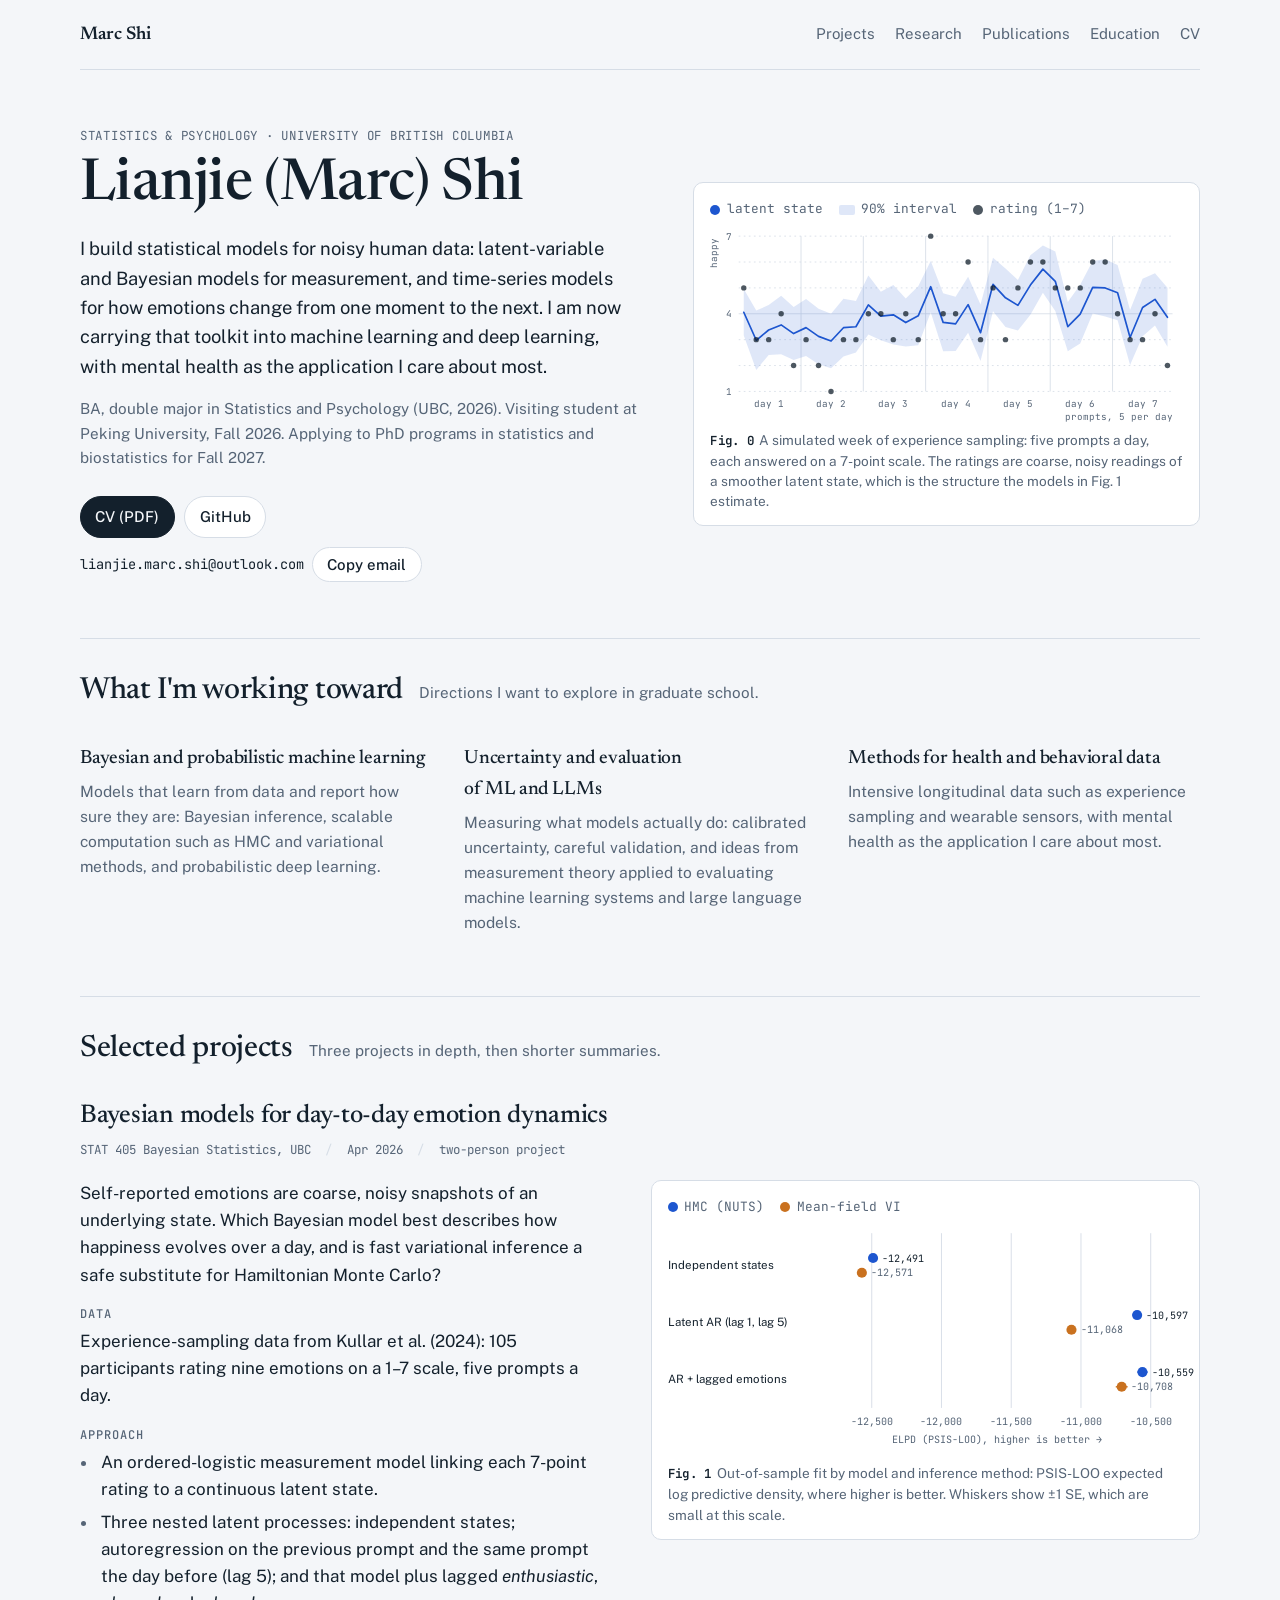
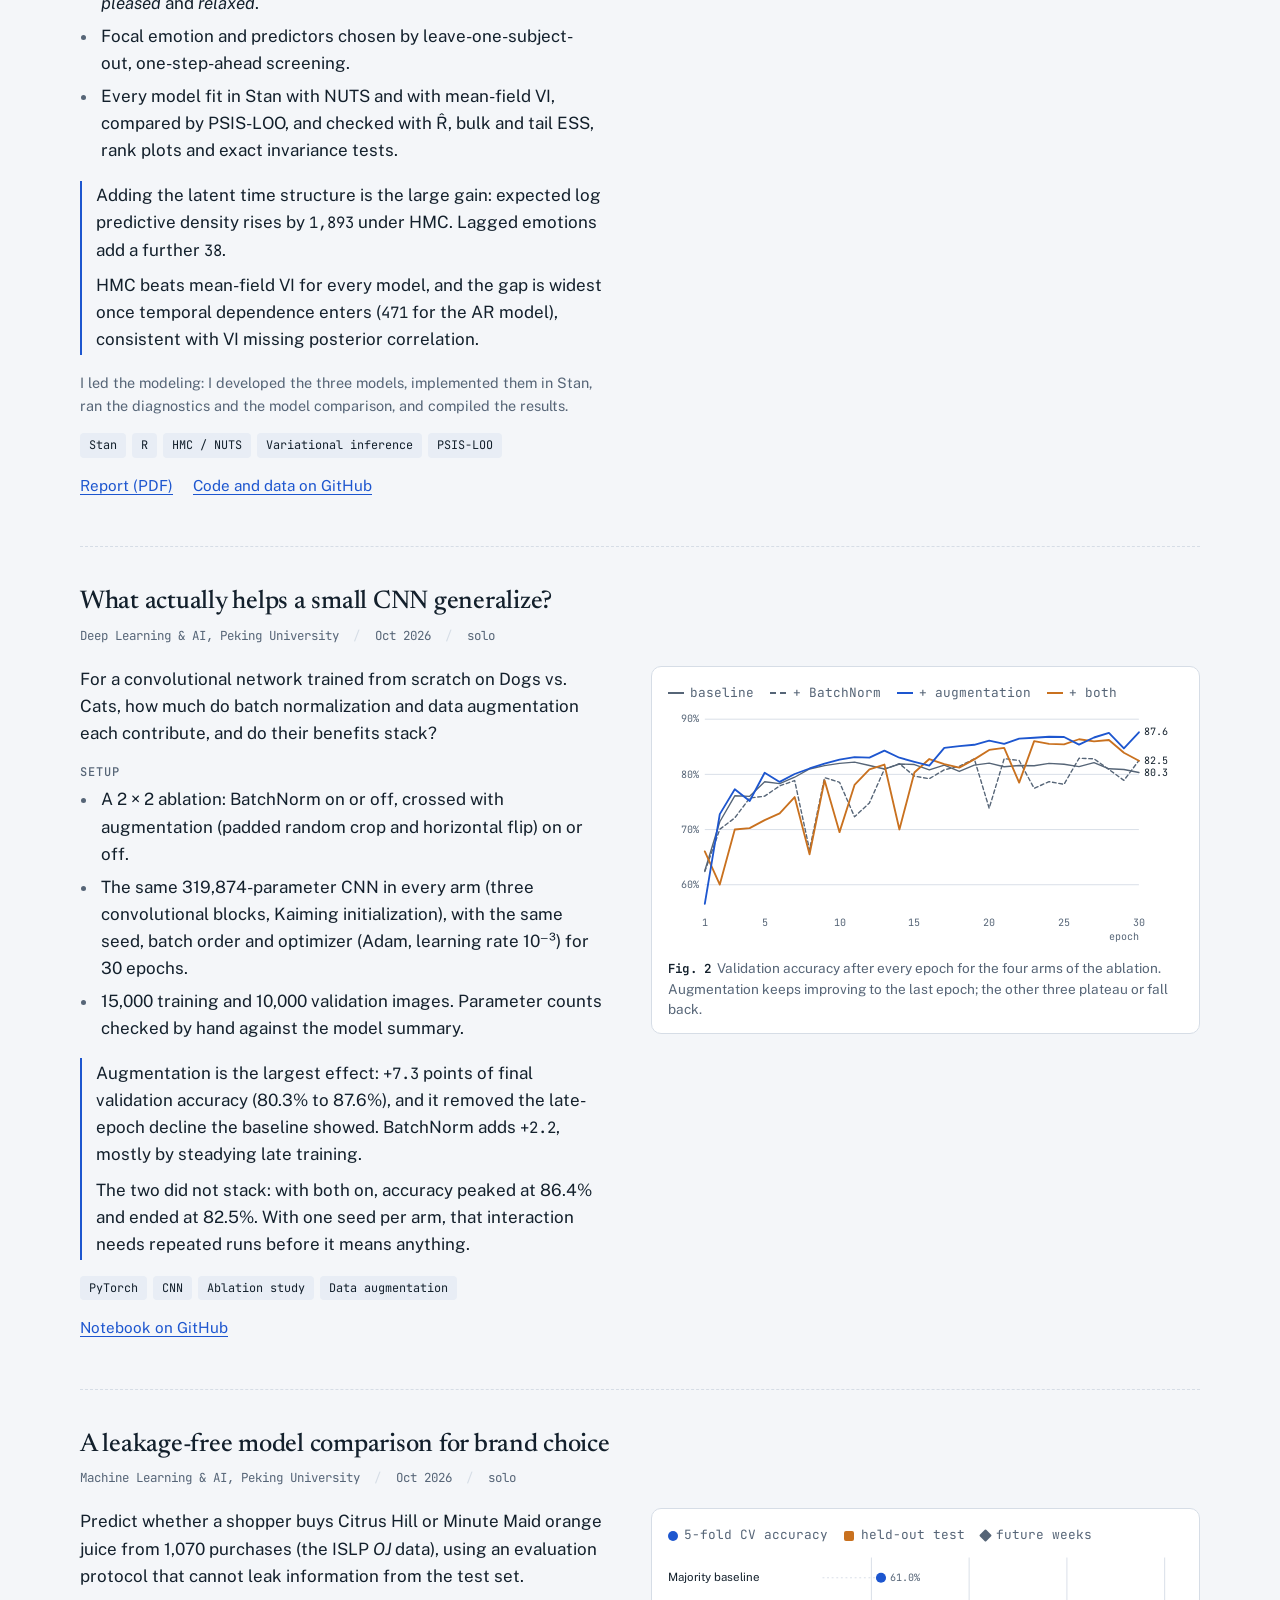
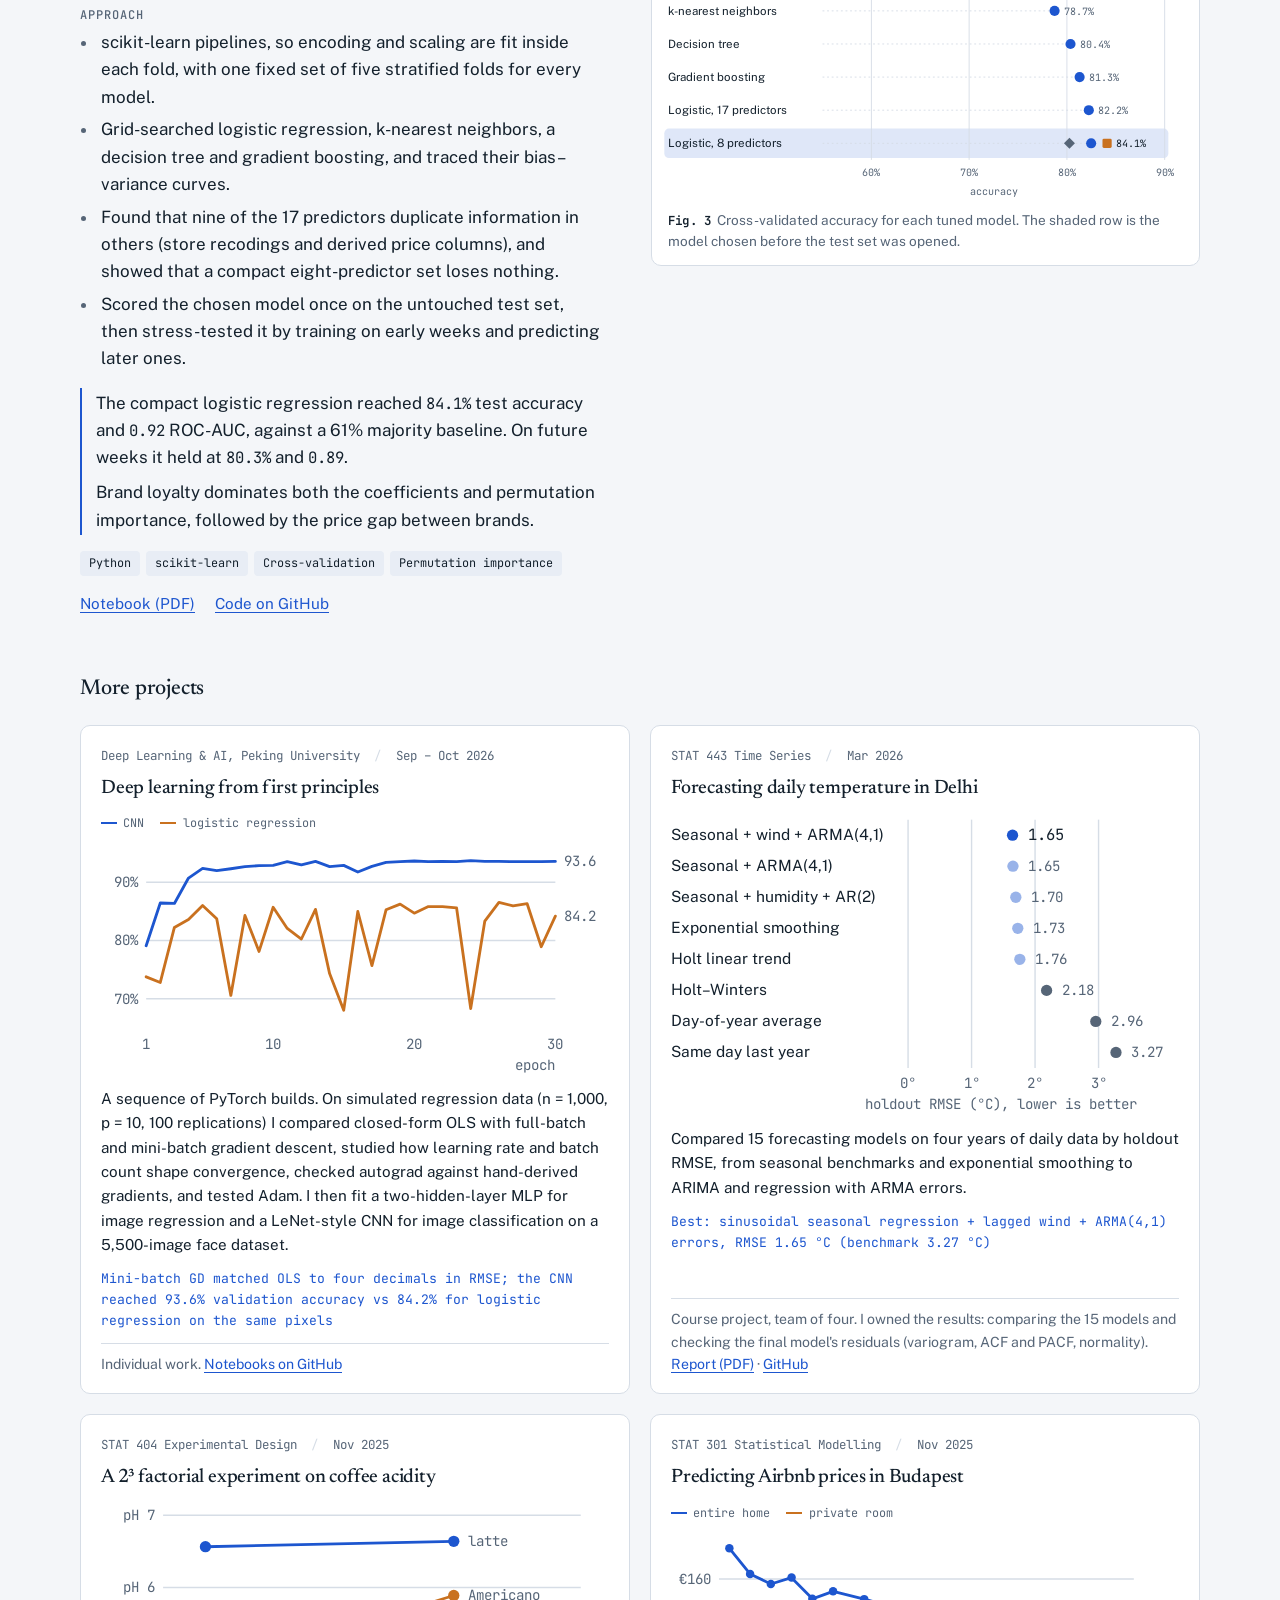
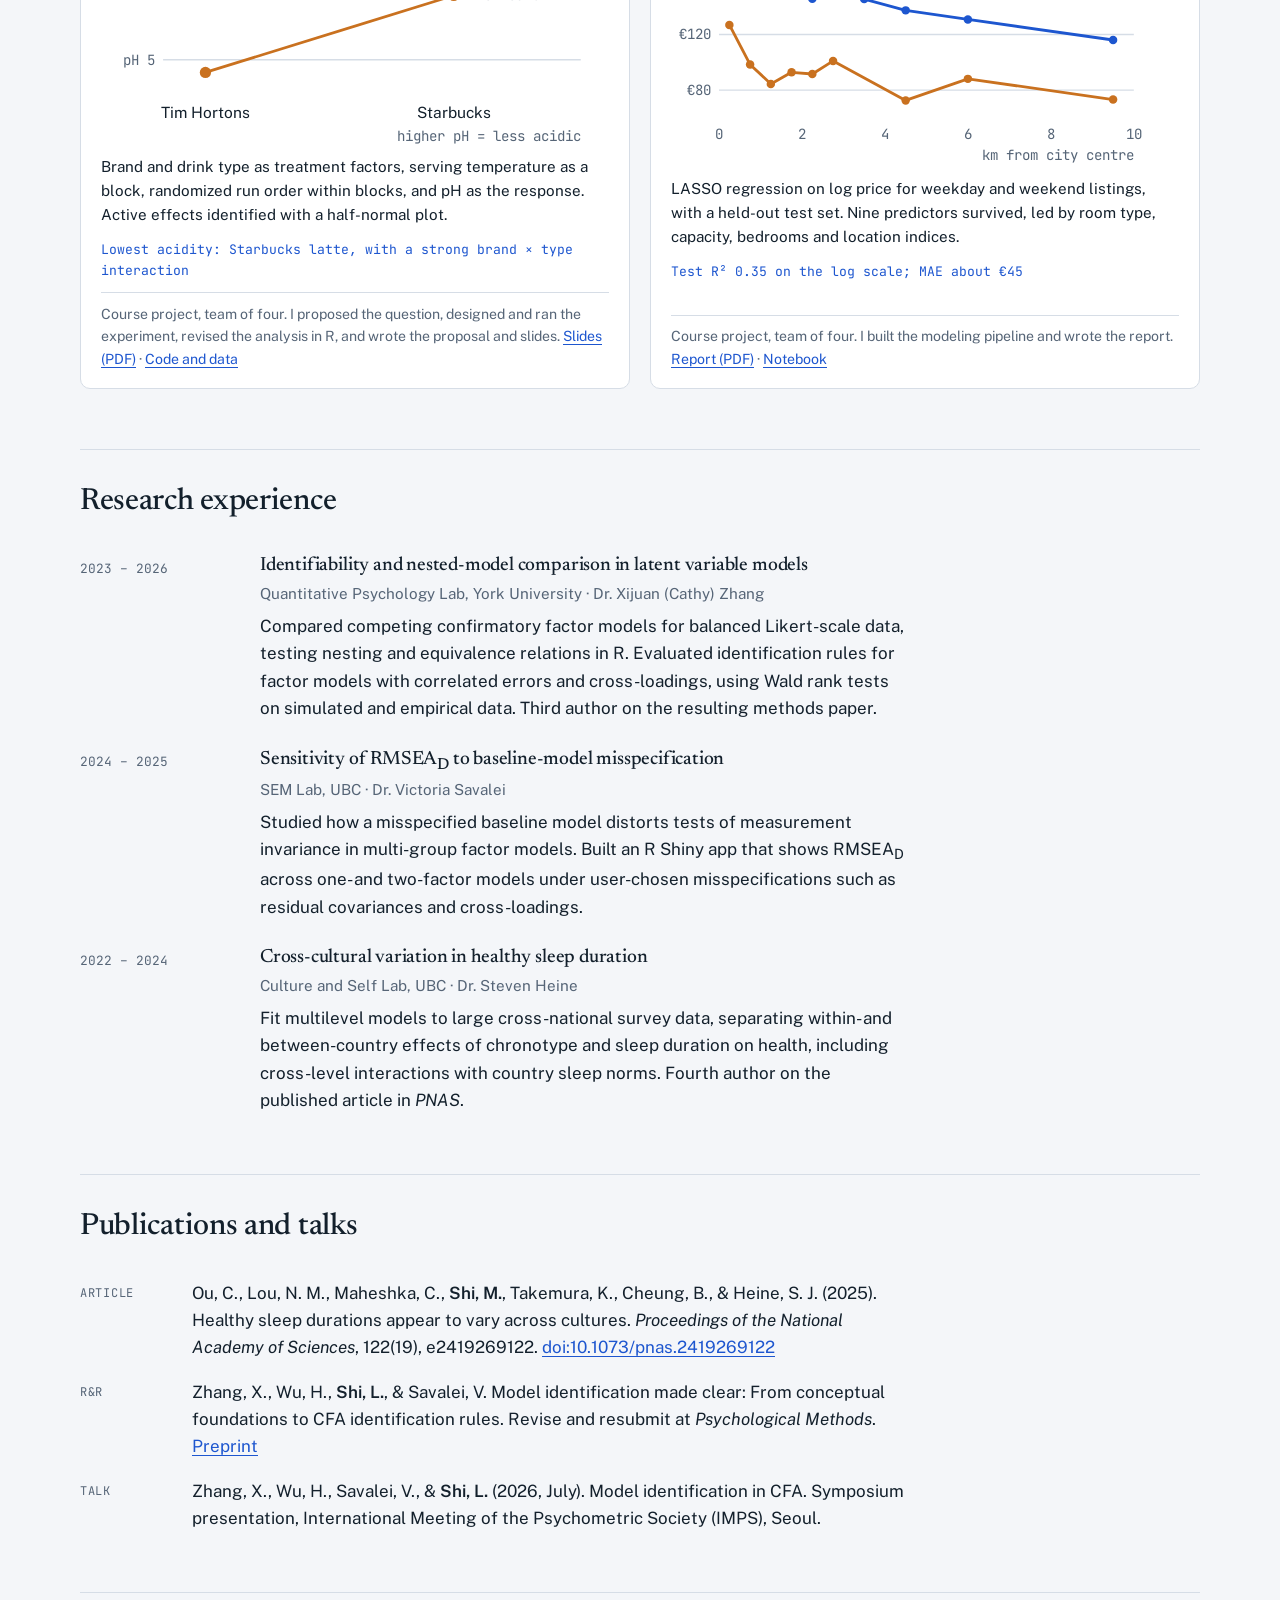
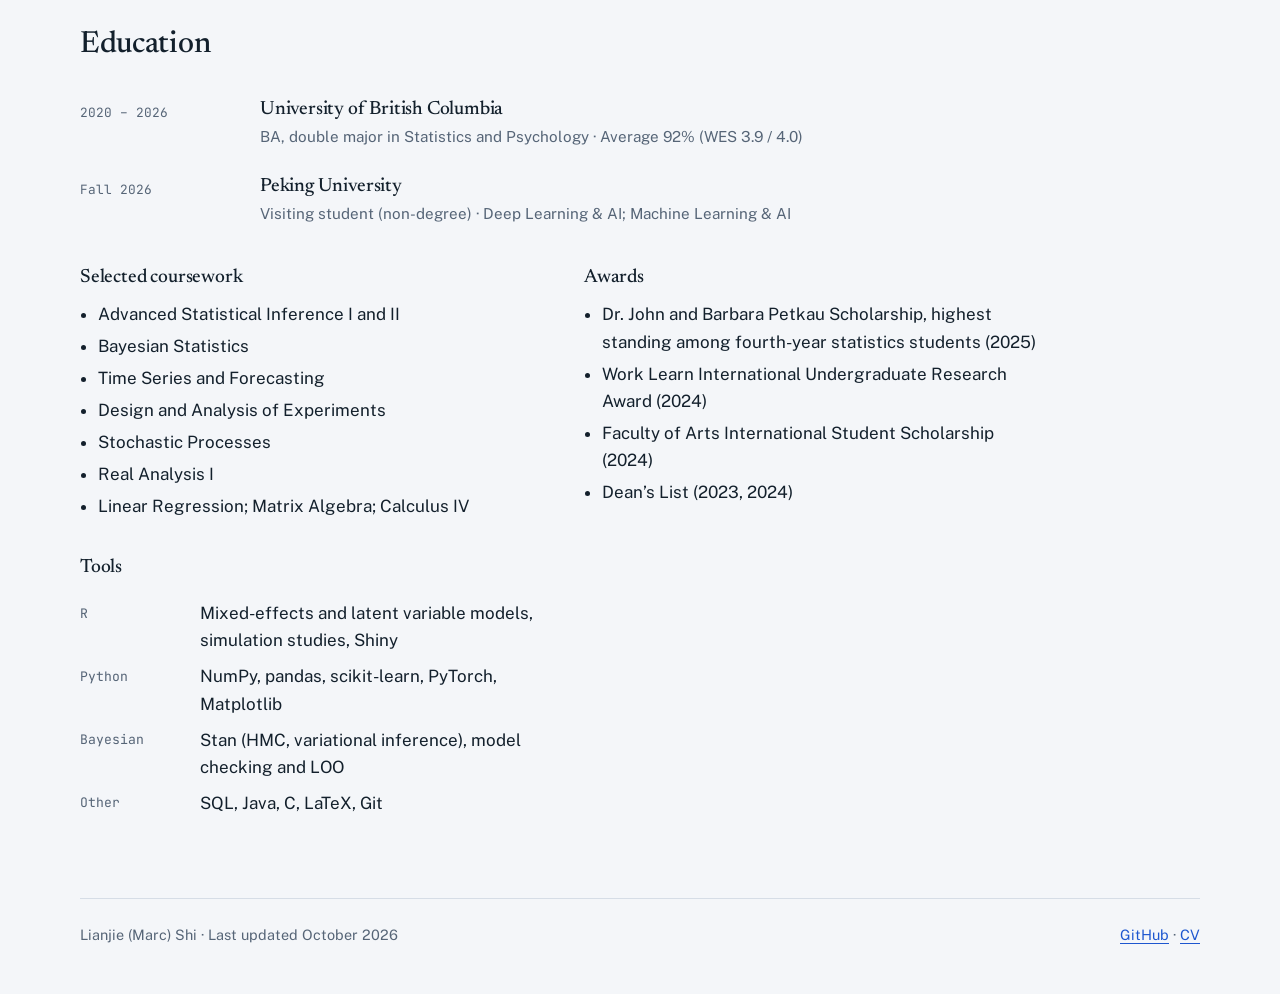
==== index.html @ 336bf4d5 "Add personal website" ====
<!doctype html>
<html lang="en">
<head>
<meta charset="utf-8">
<meta name="viewport" content="width=device-width, initial-scale=1, viewport-fit=cover">
<title>Lianjie (Marc) Shi</title>
<meta name="description" content="Lianjie (Marc) Shi — statistics and psychology graduate (UBC). Bayesian and latent-variable models for noisy human data, time series, and machine learning.">
<link rel="preconnect" href="https://fonts.googleapis.com">
<link rel="preconnect" href="https://fonts.gstatic.com" crossorigin>
<link rel="stylesheet" href="https://fonts.googleapis.com/css2?family=Newsreader:ital,opsz,wght@0,6..72,400;0,6..72,500;0,6..72,600;1,6..72,400;1,6..72,500&family=Public+Sans:ital,wght@0,400;0,500;0,600;1,400&family=JetBrains+Mono:wght@400;500&display=swap">
<style>
/* Layout: a single reading column (~44rem) like a paper; featured projects are wider "figure plates" — text beside a figure drawn from the project's own numbers, captioned Fig. 1–3. */
:root {
  color-scheme: light;
  --bg: #f4f6f9;
  --surface: #ffffff;
  --ink: #13202c;
  --muted: #566577;
  --rule: #d6dde6;
  --accent: #1d56cf;      /* primary series: HMC, final accuracy, CV */
  --accent-2: #c9711f;    /* secondary series: VI, best epoch, test */
  --accent-soft: rgba(29, 86, 207, 0.14);
  --chip: #e8edf5;
  --font-display: "Newsreader", "Iowan Old Style", "Palatino Linotype", Georgia, serif;
  --font-body: "Public Sans", "Segoe UI", system-ui, -apple-system, sans-serif;
  --font-mono: "JetBrains Mono", ui-monospace, "SF Mono", Menlo, Consolas, monospace;
  --col: 44rem;
  --wide: 70rem;
}
@media (prefers-color-scheme: dark) {
  :root:not([data-theme="light"]) {
    --bg: #0e141b; --surface: #141c26; --ink: #e4e9ef; --muted: #96a4b4; --rule: #243142;
    --accent: #79a2ff; --accent-2: #f0a75e; --accent-soft: rgba(121, 162, 255, 0.18); --chip: #1c2633;
    color-scheme: dark;
  }
}
:root[data-theme="dark"] {
  --bg: #0e141b; --surface: #141c26; --ink: #e4e9ef; --muted: #96a4b4; --rule: #243142;
  --accent: #79a2ff; --accent-2: #f0a75e; --accent-soft: rgba(121, 162, 255, 0.18); --chip: #1c2633;
  color-scheme: dark;
}

* { box-sizing: border-box; }
html { -webkit-text-size-adjust: 100%; scroll-behavior: smooth; }
@media (prefers-reduced-motion: reduce) { html { scroll-behavior: auto; } }
body {
  margin: 0;
  background: var(--bg);
  color: var(--ink);
  font-family: var(--font-body);
  font-size: 1.0625rem;
  line-height: 1.6;
  padding-left: max(16px, env(safe-area-inset-left, 0px));
  padding-right: max(16px, env(safe-area-inset-right, 0px));
  padding-block: 0 3rem;
}
a { color: var(--accent); text-decoration-thickness: 1px; text-underline-offset: 3px; }
a:hover { text-decoration-thickness: 2px; }
:focus-visible { outline: 2px solid var(--accent); outline-offset: 3px; border-radius: 3px; }
h1, h2, h3 { font-family: var(--font-display); font-weight: 500; text-wrap: balance; margin: 0; letter-spacing: -0.01em; }
p { margin: 0; }
.wrap { max-width: var(--wide); margin-inline: auto; }
.col { max-width: var(--col); }

/* top bar */
.topbar { display: flex; flex-wrap: wrap; gap: 0.5rem 1.5rem; align-items: baseline; justify-content: space-between; padding-block: 1.25rem; border-bottom: 1px solid var(--rule); }
.topbar .mark { font-family: var(--font-display); font-size: 1.15rem; font-weight: 600; color: var(--ink); text-decoration: none; }
.topbar nav { display: flex; flex-wrap: wrap; gap: 0.25rem 1.25rem; }
.topbar nav a { color: var(--muted); text-decoration: none; font-size: 0.9375rem; }
.topbar nav a:hover { color: var(--ink); }

/* hero */
.hero { display: grid; grid-template-columns: minmax(0, 1.1fr) minmax(0, 1fr); gap: 2.5rem 3.5rem; align-items: center; padding-block: 3.5rem 3rem; }
.eyebrow { font-family: var(--font-mono); font-size: 0.78rem; letter-spacing: 0.06em; text-transform: uppercase; color: var(--muted); }
.hero h1 { font-size: clamp(2.5rem, 5.5vw, 3.6rem); line-height: 1.05; margin-block: 0.6rem 1.1rem; font-weight: 500; }
.lede { font-size: 1.15rem; line-height: 1.6; max-width: 36rem; }
.note { margin-top: 1rem; color: var(--muted); font-size: 0.95rem; }
.links { display: flex; flex-wrap: wrap; gap: 0.6rem; margin-top: 1.6rem; align-items: center; }
.btn { display: inline-flex; align-items: center; gap: 0.45rem; padding: 0.5rem 0.9rem; border: 1px solid var(--rule); border-radius: 999px; background: var(--surface); color: var(--ink); text-decoration: none; font-size: 0.9375rem; font-weight: 500; cursor: pointer; font-family: var(--font-body); }
.btn:hover { border-color: var(--accent); color: var(--accent); }
.btn.primary { background: var(--ink); border-color: var(--ink); color: var(--bg); }
.btn.primary:hover { background: var(--accent); border-color: var(--accent); color: #fff; }
.email { display: inline-flex; align-items: center; gap: 0.5rem; flex-wrap: wrap; }
.email code { font-family: var(--font-mono); font-size: 0.85rem; color: var(--ink); user-select: all; }
.copy-state { font-size: 0.8rem; color: var(--muted); min-width: 3.5rem; }

figure { margin: 0; }
.fig { background: var(--surface); border: 1px solid var(--rule); border-radius: 10px; padding: 1rem 1rem 0.85rem; min-width: 0; }
.fig svg { display: block; width: 100%; height: auto; overflow: visible; }
figcaption { font-size: 0.85rem; line-height: 1.5; color: var(--muted); margin-top: 0.6rem; }
figcaption b { color: var(--ink); font-weight: 600; font-family: var(--font-mono); font-size: 0.78rem; letter-spacing: 0.02em; margin-right: 0.35rem; }
.legend { display: flex; flex-wrap: wrap; gap: 0.35rem 1rem; font-size: 0.8rem; color: var(--muted); margin-bottom: 0.4rem; font-family: var(--font-mono); }
.legend span { display: inline-flex; align-items: center; gap: 0.4rem; }
.sw { width: 10px; height: 10px; border-radius: 50%; display: inline-block; }
.sw.a { background: var(--accent); }
.sw.b { background: var(--accent-2); }
.sw.ring { background: transparent; border: 2px solid var(--accent-2); }
.sw.sq { border-radius: 2px; background: var(--accent-2); }
.sw.dia { border-radius: 1px; background: var(--muted); transform: rotate(45deg); width: 9px; height: 9px; }
.sw.band { border-radius: 2px; background: var(--accent-soft); width: 16px; }
.sw.ln { width: 16px; height: 0; border-radius: 0; border-top: 2px solid var(--accent); }
.sw.ln.b { background: none; border-top-color: var(--accent-2); }
.sw.ln.m { border-top-color: var(--muted); }
.sw.ln.md { border-top: 2px dashed var(--muted); }
.card figure { margin: 0.1rem 0 0; }
.card svg { display: block; width: 100%; height: auto; overflow: visible; }
.card .legend { margin-bottom: 0.2rem; font-size: 0.74rem; }
.ln-b { stroke: var(--accent-2); fill: none; stroke-width: 2; }
.ln-mute { stroke: var(--muted); fill: none; stroke-width: 1.5; }
.ln-mute-d { stroke: var(--muted); fill: none; stroke-width: 1.5; stroke-dasharray: 4 3; }
.t-s { fill: var(--muted); font-family: var(--font-mono); font-size: 10px; }
.t-ink-s { fill: var(--ink); font-family: var(--font-body); font-size: 11px; }

/* svg text and marks (theme tokens) */
.t { fill: var(--muted); font-family: var(--font-mono); font-size: 11px; }
.t-ink { fill: var(--ink); font-family: var(--font-body); font-size: 12.5px; }
.t-val { fill: var(--ink); font-family: var(--font-mono); font-size: 11px; }
.grid { stroke: var(--rule); stroke-width: 1; }
.axis { stroke: var(--muted); stroke-width: 1; }
.m-a { fill: var(--accent); }
.m-b { fill: var(--accent-2); }
.m-ring { fill: var(--surface); stroke: var(--accent-2); stroke-width: 2; }
.m-dia { fill: var(--muted); }
.m-sel { fill: var(--accent-soft); }
.m-sel2 { fill: var(--accent); opacity: 0.45; }
.ln-a { stroke: var(--accent); fill: none; stroke-width: 2; }
.ln-m { stroke: var(--muted); stroke-width: 1.5; }
.ln-whisk-a { stroke: var(--accent); stroke-width: 1.5; }
.ln-whisk-b { stroke: var(--accent-2); stroke-width: 1.5; }
.band { fill: var(--accent-soft); stroke: none; }
.obs { fill: var(--ink); opacity: 0.75; }

/* sections */
section { padding-block: 3.25rem 0.5rem; }
.sec-head { display: flex; align-items: baseline; gap: 1rem; flex-wrap: wrap; margin-bottom: 1.75rem; border-top: 1px solid var(--rule); padding-top: 1.75rem; }
.sec-head h2 { font-size: 1.9rem; }
.sec-head p { color: var(--muted); font-size: 0.95rem; }

.interests { display: grid; grid-template-columns: repeat(3, minmax(0, 1fr)); gap: 1.25rem 2rem; }
.interests div { min-width: 0; }
.interests h3 { font-size: 1.2rem; margin-bottom: 0.35rem; }
.interests p { color: var(--muted); font-size: 0.975rem; }

/* figure plates */
.plate { padding-block: 0 3rem; }
.plate + .plate { border-top: 1px dashed var(--rule); padding-top: 2.5rem; }
.plate-head { margin-bottom: 1.25rem; max-width: var(--col); }
.plate-head h3 { font-size: 1.6rem; line-height: 1.2; }
.meta { display: flex; flex-wrap: wrap; gap: 0.35rem 0.9rem; margin-top: 0.5rem; font-family: var(--font-mono); font-size: 0.78rem; color: var(--muted); }
.meta span + span::before { content: "/"; margin-right: 0.9rem; color: var(--rule); }
.plate-body { display: grid; grid-template-columns: minmax(0, 1fr) minmax(0, 1.05fr); gap: 2rem 3rem; align-items: start; }
.plate-text { min-width: 0; display: grid; gap: 1rem; }
.plate-text h4 { margin: 0 0 0.25rem; font-family: var(--font-mono); font-size: 0.75rem; font-weight: 500; letter-spacing: 0.08em; text-transform: uppercase; color: var(--muted); }
.plate-text ul { margin: 0; padding-left: 1.1rem; display: grid; gap: 0.35rem; }
.plate-text li { padding-left: 0.2rem; }
.plate-text li::marker { color: var(--muted); }
.finding { border-left: 2px solid var(--accent); padding: 0.1rem 0 0.1rem 0.9rem; }
.finding p + p { margin-top: 0.5rem; }
.tags { display: flex; flex-wrap: wrap; gap: 0.4rem; }
.tag { font-family: var(--font-mono); font-size: 0.74rem; background: var(--chip); color: var(--ink); padding: 0.18rem 0.55rem; border-radius: 4px; }
.plate-links { display: flex; flex-wrap: wrap; gap: 0.5rem 1.25rem; font-size: 0.95rem; align-items: center; }
.muted { color: var(--muted); }
.small { font-size: 0.9rem; }
.num { font-family: var(--font-mono); font-variant-numeric: tabular-nums; font-size: 0.92em; }

/* compact project cards */
.cards { display: grid; grid-template-columns: repeat(2, minmax(0, 1fr)); gap: 1.25rem; }
.card { background: var(--surface); border: 1px solid var(--rule); border-radius: 10px; padding: 1.25rem 1.25rem 1.1rem; display: flex; flex-direction: column; gap: 0.7rem; min-width: 0; }
.card h3 { font-size: 1.22rem; line-height: 1.25; }
.card p { font-size: 0.95rem; color: var(--ink); }
.card .stat { font-family: var(--font-mono); font-size: 0.82rem; color: var(--accent); }
.card .role { font-size: 0.88rem; color: var(--muted); margin-top: auto; padding-top: 0.6rem; border-top: 1px solid var(--rule); }

/* CV-style lists */
.entries { display: grid; gap: 1.6rem; max-width: 52rem; }
.entry { display: grid; grid-template-columns: 9.5rem minmax(0, 1fr); gap: 0.25rem 1.75rem; }
.entry .when { font-family: var(--font-mono); font-size: 0.8rem; color: var(--muted); padding-top: 0.3rem; font-variant-numeric: tabular-nums; }
.entry h3 { font-size: 1.2rem; line-height: 1.3; }
.entry .where { color: var(--muted); font-size: 0.95rem; margin-top: 0.15rem; }
.entry p.desc { margin-top: 0.45rem; }
.pubs { display: grid; gap: 1.1rem; max-width: 52rem; padding: 0; margin: 0; list-style: none; }
.pubs li { display: grid; grid-template-columns: 5.5rem minmax(0, 1fr); gap: 0.25rem 1.5rem; }
.pubs .kind { font-family: var(--font-mono); font-size: 0.75rem; text-transform: uppercase; letter-spacing: 0.06em; color: var(--muted); padding-top: 0.25rem; }
.pubs .me { font-weight: 600; }
.pubs em { font-style: italic; }
.two { display: grid; grid-template-columns: repeat(2, minmax(0, 1fr)); gap: 2rem 3rem; max-width: 60rem; }
.two > div { min-width: 0; }
.two h3 { font-size: 1.2rem; margin-bottom: 0.5rem; }
.plain { margin: 0; padding-left: 1.1rem; display: grid; gap: 0.3rem; }
.skills { display: grid; gap: 0.55rem; }
.skills div { display: grid; grid-template-columns: 6.5rem minmax(0, 1fr); gap: 1rem; }
.skills dt { font-family: var(--font-mono); font-size: 0.82rem; color: var(--muted); padding-top: 0.15rem; }
.skills dd { margin: 0; }

footer { margin-top: 3.5rem; padding-top: 1.5rem; border-top: 1px solid var(--rule); display: flex; flex-wrap: wrap; justify-content: space-between; gap: 0.75rem 2rem; color: var(--muted); font-size: 0.9rem; }

@media (min-width: 901px) {
  .plate-body > .fig { position: sticky; top: calc(env(safe-area-inset-top, 0px) + 1.25rem); }
}
@media (max-width: 900px) {
  .hero { grid-template-columns: minmax(0, 1fr); padding-block: 2.5rem 2rem; }
  .plate-body { grid-template-columns: minmax(0, 1fr); }
  .interests { grid-template-columns: minmax(0, 1fr); }
  .cards { grid-template-columns: minmax(0, 1fr); }
  .two { grid-template-columns: minmax(0, 1fr); }
}
@media (max-width: 560px) {
  .entry, .pubs li { grid-template-columns: minmax(0, 1fr); }
  .entry .when, .pubs .kind { padding-top: 0; }
  .skills div { grid-template-columns: minmax(0, 1fr); gap: 0.1rem; }
  .sec-head h2 { font-size: 1.6rem; }
  .plate-head h3 { font-size: 1.4rem; }
}
</style>
</head>
<body>

<div class="wrap">
  <header class="topbar">
    <a class="mark" href="#top">Marc Shi</a>
    <nav aria-label="Sections">
      <a href="#projects">Projects</a>
      <a href="#research">Research</a>
      <a href="#publications">Publications</a>
      <a href="#education">Education</a>
      <a href="Shi_Lianjie_CV.pdf" target="_blank" rel="noopener">CV</a>
    </nav>
  </header>

  <div class="hero" id="top">
    <div>
      <p class="eyebrow">Statistics &amp; Psychology · University of British Columbia</p>
      <h1>Lianjie (Marc) Shi</h1>
      <p class="lede">I build statistical models for noisy human data: latent-variable and Bayesian models for measurement, and time-series models for how emotions change from one moment to the next. I am now carrying that toolkit into machine learning and deep learning, with mental health as the application I care about most.</p>
      <p class="note">BA, double major in Statistics and Psychology (UBC, 2026). Visiting student at Peking University, Fall 2026. Applying to PhD programs in statistics and biostatistics for Fall 2027.</p>
      <div class="links">
        <a class="btn primary" href="Shi_Lianjie_CV.pdf" target="_blank" rel="noopener">CV (PDF)</a>
        <a class="btn" href="https://github.com/Marclianjie" target="_blank" rel="noopener">GitHub</a>
        <span class="email">
          <code id="email-text">lianjie.marc.shi@outlook.com</code>
          <button class="btn" type="button" id="copy-email">Copy email</button>
          <span class="copy-state" id="copy-state" aria-live="polite"></span>
        </span>
      </div>
    </div>
    <figure class="fig" aria-labelledby="fig0-cap">
      <div class="legend" aria-hidden="true">
        <span><i class="sw a"></i>latent state</span>
        <span><i class="sw band"></i>90% interval</span>
        <span><i class="sw" style="background:var(--ink);opacity:.75"></i>rating (1–7)</span>
      </div>
      <svg id="fig0" viewBox="0 0 560 230" role="img" aria-label="Simulated latent emotion trajectory over seven days with five prompts per day, with ordinal ratings shown as dots."></svg>
      <figcaption id="fig0-cap"><b>Fig. 0</b>A simulated week of experience sampling: five prompts a day, each answered on a 7-point scale. The ratings are coarse, noisy readings of a smoother latent state, which is the structure the models in Fig. 1 estimate.</figcaption>
    </figure>
  </div>

  <section aria-labelledby="interests-h" style="padding-top:0.5rem">
    <div class="sec-head"><h2 id="interests-h">What I'm working toward</h2><p>Directions I want to explore in graduate school.</p></div>
    <div class="interests">
      <div>
        <h3>Bayesian and probabilistic machine learning</h3>
        <p>Models that learn from data and report how sure they are: Bayesian inference, scalable computation such as HMC and variational methods, and probabilistic deep learning.</p>
      </div>
      <div>
        <h3>Uncertainty and evaluation of ML and LLMs</h3>
        <p>Measuring what models actually do: calibrated uncertainty, careful validation, and ideas from measurement theory applied to evaluating machine learning systems and large language models.</p>
      </div>
      <div>
        <h3>Methods for health and behavioral data</h3>
        <p>Intensive longitudinal data such as experience sampling and wearable sensors, with mental health as the application I care about most.</p>
      </div>
    </div>
  </section>

  <section id="projects" aria-labelledby="projects-h">
    <div class="sec-head"><h2 id="projects-h">Selected projects</h2><p>Three projects in depth, then shorter summaries.</p></div>

    <!-- Fig 1 -->
    <article class="plate" aria-labelledby="p1">
      <div class="plate-head">
        <h3 id="p1">Bayesian models for day-to-day emotion dynamics</h3>
        <div class="meta"><span>STAT 405 Bayesian Statistics, UBC</span><span>Apr 2026</span><span>two-person project</span></div>
      </div>
      <div class="plate-body">
        <div class="plate-text">
          <p>Self-reported emotions are coarse, noisy snapshots of an underlying state. Which Bayesian model best describes how happiness evolves over a day, and is fast variational inference a safe substitute for Hamiltonian Monte Carlo?</p>
          <div>
            <h4>Data</h4>
            <p>Experience-sampling data from Kullar et al. (2024): 105 participants rating nine emotions on a 1–7 scale, five prompts a day.</p>
          </div>
          <div>
            <h4>Approach</h4>
            <ul>
              <li>An ordered-logistic measurement model linking each 7-point rating to a continuous latent state.</li>
              <li>Three nested latent processes: independent states; autoregression on the previous prompt and the same prompt the day before (lag 5); and that model plus lagged <i>enthusiastic</i>, <i>pleased</i> and <i>relaxed</i>.</li>
              <li>Focal emotion and predictors chosen by leave-one-subject-out, one-step-ahead screening.</li>
              <li>Every model fit in Stan with NUTS and with mean-field VI, compared by PSIS-LOO, and checked with R̂, bulk and tail ESS, rank plots and exact invariance tests.</li>
            </ul>
          </div>
          <div class="finding">
            <p>Adding the latent time structure is the large gain: expected log predictive density rises by <span class="num">1,893</span> under HMC. Lagged emotions add a further <span class="num">38</span>.</p>
            <p>HMC beats mean-field VI for every model, and the gap is widest once temporal dependence enters (<span class="num">471</span> for the AR model), consistent with VI missing posterior correlation.</p>
          </div>
          <p class="small muted">I led the modeling: I developed the three models, implemented them in Stan, ran the diagnostics and the model comparison, and compiled the results.</p>
          <div class="tags"><span class="tag">Stan</span><span class="tag">R</span><span class="tag">HMC / NUTS</span><span class="tag">Variational inference</span><span class="tag">PSIS-LOO</span></div>
          <div class="plate-links"><a href="reports/bayesian-emotion-dynamics.pdf" target="_blank" rel="noopener">Report (PDF)</a><a href="https://github.com/Marclianjie/data-science-portfolio/tree/main/bayesian-emotion-dynamics" target="_blank" rel="noopener">Code and data on GitHub</a></div>
        </div>
        <figure class="fig" aria-labelledby="fig1-cap">
          <div class="legend" aria-hidden="true"><span><i class="sw a"></i>HMC (NUTS)</span><span><i class="sw b"></i>Mean-field VI</span></div>
          <svg id="fig1" viewBox="0 0 560 250" role="img" aria-label="Dot plot of ELPD for three models under HMC and VI."></svg>
          <figcaption id="fig1-cap"><b>Fig. 1</b>Out-of-sample fit by model and inference method: PSIS-LOO expected log predictive density, where higher is better. Whiskers show ±1 SE, which are small at this scale.</figcaption>
        </figure>
      </div>
    </article>

    <!-- Fig 2 -->
    <article class="plate" aria-labelledby="p2">
      <div class="plate-head">
        <h3 id="p2">What actually helps a small CNN generalize?</h3>
        <div class="meta"><span>Deep Learning &amp; AI, Peking University</span><span>Oct 2026</span><span>solo</span></div>
      </div>
      <div class="plate-body">
        <div class="plate-text">
          <p>For a convolutional network trained from scratch on Dogs vs. Cats, how much do batch normalization and data augmentation each contribute, and do their benefits stack?</p>
          <div>
            <h4>Setup</h4>
            <ul>
              <li>A 2 × 2 ablation: BatchNorm on or off, crossed with augmentation (padded random crop and horizontal flip) on or off.</li>
              <li>The same 319,874-parameter CNN in every arm (three convolutional blocks, Kaiming initialization), with the same seed, batch order and optimizer (Adam, learning rate 10⁻³) for 30 epochs.</li>
              <li>15,000 training and 10,000 validation images. Parameter counts checked by hand against the model summary.</li>
            </ul>
          </div>
          <div class="finding">
            <p>Augmentation is the largest effect: <span class="num">+7.3</span> points of final validation accuracy (80.3% to 87.6%), and it removed the late-epoch decline the baseline showed. BatchNorm adds <span class="num">+2.2</span>, mostly by steadying late training.</p>
            <p>The two did not stack: with both on, accuracy peaked at 86.4% and ended at 82.5%. With one seed per arm, that interaction needs repeated runs before it means anything.</p>
          </div>
          <div class="tags"><span class="tag">PyTorch</span><span class="tag">CNN</span><span class="tag">Ablation study</span><span class="tag">Data augmentation</span></div>
          <div class="plate-links"><a href="https://github.com/Marclianjie/data-science-portfolio/tree/main/cnn-ablation-dogs-vs-cats" target="_blank" rel="noopener">Notebook on GitHub</a></div>
        </div>
        <figure class="fig" aria-labelledby="fig2-cap">
          <div class="legend" aria-hidden="true"><span><i class="sw ln m"></i>baseline</span><span><i class="sw ln md"></i>+ BatchNorm</span><span><i class="sw ln"></i>+ augmentation</span><span><i class="sw ln b"></i>+ both</span></div>
          <svg id="fig2" viewBox="0 0 560 260" role="img" aria-label="Validation accuracy by epoch for four CNN configurations over 30 epochs."></svg>
          <figcaption id="fig2-cap"><b>Fig. 2</b>Validation accuracy after every epoch for the four arms of the ablation. Augmentation keeps improving to the last epoch; the other three plateau or fall back.</figcaption>
        </figure>
      </div>
    </article>

    <!-- Fig 3 -->
    <article class="plate" aria-labelledby="p3">
      <div class="plate-head">
        <h3 id="p3">A leakage-free model comparison for brand choice</h3>
        <div class="meta"><span>Machine Learning &amp; AI, Peking University</span><span>Oct 2026</span><span>solo</span></div>
      </div>
      <div class="plate-body">
        <div class="plate-text">
          <p>Predict whether a shopper buys Citrus Hill or Minute Maid orange juice from 1,070 purchases (the ISLP <i>OJ</i> data), using an evaluation protocol that cannot leak information from the test set.</p>
          <div>
            <h4>Approach</h4>
            <ul>
              <li>scikit-learn pipelines, so encoding and scaling are fit inside each fold, with one fixed set of five stratified folds for every model.</li>
              <li>Grid-searched logistic regression, k-nearest neighbors, a decision tree and gradient boosting, and traced their bias–variance curves.</li>
              <li>Found that nine of the 17 predictors duplicate information in others (store recodings and derived price columns), and showed that a compact eight-predictor set loses nothing.</li>
              <li>Scored the chosen model once on the untouched test set, then stress-tested it by training on early weeks and predicting later ones.</li>
            </ul>
          </div>
          <div class="finding">
            <p>The compact logistic regression reached <span class="num">84.1%</span> test accuracy and <span class="num">0.92</span> ROC-AUC, against a 61% majority baseline. On future weeks it held at <span class="num">80.3%</span> and <span class="num">0.89</span>.</p>
            <p>Brand loyalty dominates both the coefficients and permutation importance, followed by the price gap between brands.</p>
          </div>
          <div class="tags"><span class="tag">Python</span><span class="tag">scikit-learn</span><span class="tag">Cross-validation</span><span class="tag">Permutation importance</span></div>
          <div class="plate-links"><a href="reports/oj-brand-choice.pdf" target="_blank" rel="noopener">Notebook (PDF)</a><a href="https://github.com/Marclianjie/data-science-portfolio/tree/main/oj-brand-choice" target="_blank" rel="noopener">Code on GitHub</a></div>
        </div>
        <figure class="fig" aria-labelledby="fig3-cap">
          <div class="legend" aria-hidden="true"><span><i class="sw a"></i>5-fold CV accuracy</span><span><i class="sw sq"></i>held-out test</span><span><i class="sw dia"></i>future weeks</span></div>
          <svg id="fig3" viewBox="0 0 560 270" role="img" aria-label="Cross-validated accuracy of six models with test and future-week accuracy for the selected model."></svg>
          <figcaption id="fig3-cap"><b>Fig. 3</b>Cross-validated accuracy for each tuned model. The shaded row is the model chosen before the test set was opened.</figcaption>
        </figure>
      </div>
    </article>

    <h3 style="font-size:1.35rem;margin:0.5rem 0 1.1rem">More projects</h3>
    <div class="cards">
      <article class="card">
        <div class="meta" style="margin-top:0"><span>Deep Learning &amp; AI, Peking University</span><span>Sep – Oct 2026</span></div>
        <h3>Deep learning from first principles</h3>
        <figure aria-label="Validation accuracy by epoch: CNN versus logistic regression">
          <div class="legend" aria-hidden="true"><span><i class="sw ln"></i>CNN</span><span><i class="sw ln b"></i>logistic regression</span></div>
          <svg id="mini-dl" viewBox="0 0 360 170" role="img" aria-label="CNN validation accuracy rises to about 93.6 percent; logistic regression fluctuates around 80 to 86 percent."></svg>
        </figure>
        <p>A sequence of PyTorch builds. On simulated regression data (n = 1,000, p = 10, 100 replications) I compared closed-form OLS with full-batch and mini-batch gradient descent, studied how learning rate and batch count shape convergence, checked autograd against hand-derived gradients, and tested Adam. I then fit a two-hidden-layer MLP for image regression and a LeNet-style CNN for image classification on a 5,500-image face dataset.</p>
        <p class="stat">Mini-batch GD matched OLS to four decimals in RMSE; the CNN reached 93.6% validation accuracy vs 84.2% for logistic regression on the same pixels</p>
        <p class="role">Individual work. <a href="https://github.com/Marclianjie/data-science-portfolio/tree/main/deep-learning-foundations" target="_blank" rel="noopener">Notebooks on GitHub</a></p>
      </article>
      <article class="card">
        <div class="meta" style="margin-top:0"><span>STAT 443 Time Series</span><span>Mar 2026</span></div>
        <h3>Forecasting daily temperature in Delhi</h3>
        <figure aria-label="Holdout RMSE by forecasting model">
          <svg id="mini-delhi" viewBox="0 0 360 214" role="img" aria-label="Holdout RMSE for eight of the fifteen models, from 1.65 for the best seasonal regression to 3.27 for the same-day-last-year benchmark."></svg>
        </figure>
        <p>Compared 15 forecasting models on four years of daily data by holdout RMSE, from seasonal benchmarks and exponential smoothing to ARIMA and regression with ARMA errors.</p>
        <p class="stat">Best: sinusoidal seasonal regression + lagged wind + ARMA(4,1) errors, RMSE 1.65 °C (benchmark 3.27 °C)</p>
        <p class="role">Course project, team of four. I owned the results: comparing the 15 models and checking the final model's residuals (variogram, ACF and PACF, normality). <a href="reports/delhi-temperature-forecasting.pdf" target="_blank" rel="noopener">Report (PDF)</a> · <a href="https://github.com/Marclianjie/data-science-portfolio/tree/main/delhi-temperature-forecasting" target="_blank" rel="noopener">GitHub</a></p>
      </article>
      <article class="card">
        <div class="meta" style="margin-top:0"><span>STAT 404 Experimental Design</span><span>Nov 2025</span></div>
        <h3>A 2³ factorial experiment on coffee acidity</h3>
        <figure aria-label="Interaction plot of mean pH by brand and drink type">
          <svg id="mini-coffee" viewBox="0 0 360 170" role="img" aria-label="Latte pH is high for both brands; Americano pH rises from 4.8 at Tim Hortons to 5.9 at Starbucks."></svg>
        </figure>
        <p>Brand and drink type as treatment factors, serving temperature as a block, randomized run order within blocks, and pH as the response. Active effects identified with a half-normal plot.</p>
        <p class="stat">Lowest acidity: Starbucks latte, with a strong brand × type interaction</p>
        <p class="role">Course project, team of four. I proposed the question, designed and ran the experiment, revised the analysis in R, and wrote the proposal and slides. <a href="reports/coffee-acidity-slides.pdf" target="_blank" rel="noopener">Slides (PDF)</a> · <a href="https://github.com/Marclianjie/data-science-portfolio/tree/main/coffee-acidity-factorial" target="_blank" rel="noopener">Code and data</a></p>
      </article>
      <article class="card">
        <div class="meta" style="margin-top:0"><span>STAT 301 Statistical Modelling</span><span>Nov 2025</span></div>
        <h3>Predicting Airbnb prices in Budapest</h3>
        <figure aria-label="Median listing price by distance from the city centre">
          <div class="legend" aria-hidden="true"><span><i class="sw ln"></i>entire home</span><span><i class="sw ln b"></i>private room</span></div>
          <svg id="mini-airbnb" viewBox="0 0 360 170" role="img" aria-label="Median price falls from about 182 euros near the centre to about 116 euros 7 to 12 km out for entire homes, and from about 127 to 73 euros for private rooms."></svg>
        </figure>
        <p>LASSO regression on log price for weekday and weekend listings, with a held-out test set. Nine predictors survived, led by room type, capacity, bedrooms and location indices.</p>
        <p class="stat">Test R² 0.35 on the log scale; MAE about €45</p>
        <p class="role">Course project, team of four. I built the modeling pipeline and wrote the report. <a href="reports/airbnb-budapest.pdf" target="_blank" rel="noopener">Report (PDF)</a> · <a href="https://github.com/Marclianjie/data-science-portfolio/tree/main/airbnb-budapest-lasso" target="_blank" rel="noopener">Notebook</a></p>
      </article>
    </div>
  </section>

  <section id="research" aria-labelledby="research-h">
    <div class="sec-head"><h2 id="research-h">Research experience</h2></div>
    <div class="entries">
      <div class="entry">
        <div class="when">2023 – 2026</div>
        <div>
          <h3>Identifiability and nested-model comparison in latent variable models</h3>
          <p class="where">Quantitative Psychology Lab, York University · Dr. Xijuan (Cathy) Zhang</p>
          <p class="desc">Compared competing confirmatory factor models for balanced Likert-scale data, testing nesting and equivalence relations in R. Evaluated identification rules for factor models with correlated errors and cross-loadings, using Wald rank tests on simulated and empirical data. Third author on the resulting methods paper.</p>
        </div>
      </div>
      <div class="entry">
        <div class="when">2024 – 2025</div>
        <div>
          <h3>Sensitivity of RMSEA<sub>D</sub> to baseline-model misspecification</h3>
          <p class="where">SEM Lab, UBC · Dr. Victoria Savalei</p>
          <p class="desc">Studied how a misspecified baseline model distorts tests of measurement invariance in multi-group factor models. Built an R Shiny app that shows RMSEA<sub>D</sub> across one- and two-factor models under user-chosen misspecifications such as residual covariances and cross-loadings.</p>
        </div>
      </div>
      <div class="entry">
        <div class="when">2022 – 2024</div>
        <div>
          <h3>Cross-cultural variation in healthy sleep duration</h3>
          <p class="where">Culture and Self Lab, UBC · Dr. Steven Heine</p>
          <p class="desc">Fit multilevel models to large cross-national survey data, separating within- and between-country effects of chronotype and sleep duration on health, including cross-level interactions with country sleep norms. Fourth author on the published article in <i>PNAS</i>.</p>
        </div>
      </div>
    </div>
  </section>

  <section id="publications" aria-labelledby="pubs-h">
    <div class="sec-head"><h2 id="pubs-h">Publications and talks</h2></div>
    <ol class="pubs">
      <li>
        <span class="kind">Article</span>
        <p>Ou, C., Lou, N. M., Maheshka, C., <span class="me">Shi, M.</span>, Takemura, K., Cheung, B., &amp; Heine, S. J. (2025). Healthy sleep durations appear to vary across cultures. <em>Proceedings of the National Academy of Sciences</em>, 122(19), e2419269122. <a href="https://doi.org/10.1073/pnas.2419269122" target="_blank" rel="noopener">doi:10.1073/pnas.2419269122</a></p>
      </li>
      <li>
        <span class="kind">R&amp;R</span>
        <p>Zhang, X., Wu, H., <span class="me">Shi, L.</span>, &amp; Savalei, V. Model identification made clear: From conceptual foundations to CFA identification rules. Revise and resubmit at <em>Psychological Methods</em>. <a href="https://osf.io/preprints/psyarxiv/pqa6y" target="_blank" rel="noopener">Preprint</a></p>
      </li>
      <li>
        <span class="kind">Talk</span>
        <p>Zhang, X., Wu, H., Savalei, V., &amp; <span class="me">Shi, L.</span> (2026, July). Model identification in CFA. Symposium presentation, International Meeting of the Psychometric Society (IMPS), Seoul.</p>
      </li>
    </ol>
  </section>

  <section id="education" aria-labelledby="edu-h">
    <div class="sec-head"><h2 id="edu-h">Education</h2></div>
    <div class="entries" style="margin-bottom:2.25rem">
      <div class="entry">
        <div class="when">2020 – 2026</div>
        <div>
          <h3>University of British Columbia</h3>
          <p class="where">BA, double major in Statistics and Psychology · Average 92% (WES 3.9 / 4.0)</p>
        </div>
      </div>
      <div class="entry">
        <div class="when">Fall 2026</div>
        <div>
          <h3>Peking University</h3>
          <p class="where">Visiting student (non-degree) · Deep Learning &amp; AI; Machine Learning &amp; AI</p>
        </div>
      </div>
    </div>
    <div class="two">
      <div>
        <h3>Selected coursework</h3>
        <ul class="plain">
          <li>Advanced Statistical Inference I and II</li>
          <li>Bayesian Statistics</li>
          <li>Time Series and Forecasting</li>
          <li>Design and Analysis of Experiments</li>
          <li>Stochastic Processes</li>
          <li>Real Analysis I</li>
          <li>Linear Regression; Matrix Algebra; Calculus IV</li>
        </ul>
      </div>
      <div>
        <h3>Awards</h3>
        <ul class="plain">
          <li>Dr. John and Barbara Petkau Scholarship, highest standing among fourth-year statistics students (2025)</li>
          <li>Work Learn International Undergraduate Research Award (2024)</li>
          <li>Faculty of Arts International Student Scholarship (2024)</li>
          <li>Dean’s List (2023, 2024)</li>
        </ul>
      </div>
      <div>
        <h3>Tools</h3>
        <dl class="skills">
          <div><dt>R</dt><dd>Mixed-effects and latent variable models, simulation studies, Shiny</dd></div>
          <div><dt>Python</dt><dd>NumPy, pandas, scikit-learn, PyTorch, Matplotlib</dd></div>
          <div><dt>Bayesian</dt><dd>Stan (HMC, variational inference), model checking and LOO</dd></div>
          <div><dt>Other</dt><dd>SQL, Java, C, LaTeX, Git</dd></div>
        </dl>
      </div>
    </div>
  </section>

  <footer>
    <span>Lianjie (Marc) Shi · Last updated October 2026</span>
    <span><a href="https://github.com/Marclianjie" target="_blank" rel="noopener">GitHub</a> · <a href="Shi_Lianjie_CV.pdf" target="_blank" rel="noopener">CV</a></span>
  </footer>
</div>

<script>
(function () {
  var NS = "http://www.w3.org/2000/svg";
  function el(tag, attrs, text) {
    var e = document.createElementNS(NS, tag);
    for (var k in attrs) e.setAttribute(k, attrs[k]);
    if (text != null) e.textContent = text;
    return e;
  }
  function scale(d0, d1, r0, r1) { return function (v) { return r0 + (v - d0) / (d1 - d0) * (r1 - r0); }; }
  function fmtThousands(v) { var s = Math.abs(v).toLocaleString("en-US"); return (v < 0 ? "−" : "") + s; }

  /* ---------- Fig 0: simulated latent trajectory (seeded, deterministic) ---------- */
  function mulberry32(a) { return function () { a |= 0; a = a + 0x6D2B79F5 | 0; var t = Math.imul(a ^ a >>> 15, 1 | a); t = t + Math.imul(t ^ t >>> 7, 61 | t) ^ t; return ((t ^ t >>> 14) >>> 0) / 4294967296; }; }
  function fig0() {
    var svg = document.getElementById("fig0"); if (!svg) return;
    var rnd = mulberry32(405);
    function norm() { var u = 1 - rnd(), v = rnd(); return Math.sqrt(-2 * Math.log(u)) * Math.cos(2 * Math.PI * v); }
    var n = 35, x = [], obs = [];
    for (var i = 0; i < n; i++) {
      var prev = i > 0 ? x[i - 1] : 0, lag5 = i > 4 ? x[i - 5] : 0;
      var xi = 0.55 * prev + 0.25 * lag5 + 0.55 * norm();
      x.push(xi);
    }
    var cuts = [-2.5, -1.5, -0.5, 0.5, 1.5, 2.5];
    for (i = 0; i < n; i++) {
      var u = rnd(), eps = Math.log(u / (1 - u)) * 0.55; /* logistic noise */
      var z = 1.25 * x[i] + eps, r = 1;
      for (var c = 0; c < cuts.length; c++) if (z > cuts[c]) r = c + 2;
      obs.push(r);
    }
    var L = 34, R = 548, T = 12, B = 196;
    var sx = scale(0, n - 1, L + 6, R - 6), sy = scale(1, 7, B, T);
    function lat(v) { return 4 + 1.25 * v; } /* latent on rating scale */
    for (var y = 1; y <= 7; y++) {
      svg.appendChild(el("line", { x1: L, x2: R, y1: sy(y), y2: sy(y), class: "grid", "stroke-dasharray": y === 4 ? "" : "2 4" }));
      if (y === 1 || y === 4 || y === 7) svg.appendChild(el("text", { x: L - 8, y: sy(y) + 4, "text-anchor": "end", class: "t" }, String(y)));
    }
    for (var d = 0; d < 7; d++) {
      var xa = sx(d * 5) - 6;
      if (d > 0) svg.appendChild(el("line", { x1: xa, x2: xa, y1: T, y2: B, class: "grid" }));
      svg.appendChild(el("text", { x: sx(d * 5 + 2), y: B + 18, "text-anchor": "middle", class: "t" }, "day " + (d + 1)));
    }
    var up = [], lo = [], mid = [];
    for (i = 0; i < n; i++) {
      var m = lat(x[i]), w = 0.9 + 0.25 * Math.abs(Math.sin(i * 1.7));
      mid.push([sx(i), sy(Math.max(1, Math.min(7, m)))]);
      up.push([sx(i), sy(Math.max(1, Math.min(7, m + w)))]);
      lo.push([sx(i), sy(Math.max(1, Math.min(7, m - w)))]);
    }
    var bandPts = up.concat(lo.slice().reverse()).map(function (p) { return p[0].toFixed(1) + "," + p[1].toFixed(1); }).join(" ");
    svg.appendChild(el("polygon", { points: bandPts, class: "band" }));
    svg.appendChild(el("polyline", { points: mid.map(function (p) { return p[0].toFixed(1) + "," + p[1].toFixed(1); }).join(" "), class: "ln-a", "stroke-linejoin": "round", "stroke-linecap": "round" }));
    for (i = 0; i < n; i++) svg.appendChild(el("circle", { cx: sx(i), cy: sy(obs[i]), r: 3.2, class: "obs" }));
    svg.appendChild(el("text", { x: L - 26, y: T + 2, class: "t", transform: "rotate(-90 " + (L - 26) + " " + (T + 2) + ")", "text-anchor": "end" }, "happy"));
    svg.appendChild(el("text", { x: R, y: B + 34, "text-anchor": "end", class: "t" }, "prompts, 5 per day"));
  }

  /* ---------- Fig 1: ELPD dot plot ---------- */
  function fig1() {
    var svg = document.getElementById("fig1"); if (!svg) return;
    var rows = [
      { label: "Independent states", hmc: [-12490.6, 24.4], vi: [-12570.8, 29.4] },
      { label: "Latent AR (lag 1, lag 5)", hmc: [-10597.5, 32.5], vi: [-11068.1, 31.4] },
      { label: "AR + lagged emotions", hmc: [-10559.3, 37.5], vi: [-10708.0, 42.6] }
    ];
    var L = 176, R = 540, T = 14, rowH = 62;
    var B = T + rowH * rows.length;
    var sx = scale(-12800, -10400, L, R);
    [-12500, -12000, -11500, -11000, -10500].forEach(function (v) {
      svg.appendChild(el("line", { x1: sx(v), x2: sx(v), y1: T - 4, y2: B, class: "grid" }));
      svg.appendChild(el("text", { x: sx(v), y: B + 18, "text-anchor": "middle", class: "t" }, fmtThousands(v)));
    });
    svg.appendChild(el("text", { x: (L + R) / 2, y: B + 38, "text-anchor": "middle", class: "t" }, "ELPD (PSIS-LOO), higher is better →"));
    rows.forEach(function (r, i) {
      var cy = T + rowH * i + rowH / 2;
      svg.appendChild(el("text", { x: 0, y: cy + 4, class: "t-ink" }, r.label));
      [["hmc", -8, "m-a", "ln-whisk-a"], ["vi", 8, "m-b", "ln-whisk-b"]].forEach(function (s) {
        var v = r[s[0]], y = cy + s[1];
        svg.appendChild(el("line", { x1: sx(v[0] - v[1]), x2: sx(v[0] + v[1]), y1: y, y2: y, class: s[3] }));
        svg.appendChild(el("circle", { cx: sx(v[0]), cy: y, r: 5.5, class: s[2] }));
      });
      var best = r.hmc[0];
      svg.appendChild(el("text", { x: sx(best) + 10, y: cy - 4, class: "t-val" }, fmtThousands(Math.round(best))));
      svg.appendChild(el("text", { x: sx(r.vi[0]) + 10, y: cy + 12, class: "t" }, fmtThousands(Math.round(r.vi[0]))));
    });
  }

  /* ---------- generic line chart ---------- */
  function lineChart(svg, o) {
    var sx = scale(o.x[0], o.x[1], o.L, o.R), sy = scale(o.y[0], o.y[1], o.B, o.T);
    o.yt.forEach(function (v) {
      svg.appendChild(el("line", { x1: o.L, x2: o.R, y1: sy(v), y2: sy(v), class: "grid" }));
      svg.appendChild(el("text", { x: o.L - 6, y: sy(v) + 3.5, "text-anchor": "end", class: o.small ? "t-s" : "t" }, o.yf ? o.yf(v) : String(v)));
    });
    o.xt.forEach(function (v) {
      svg.appendChild(el("text", { x: sx(v), y: o.B + 15, "text-anchor": "middle", class: o.small ? "t-s" : "t" }, o.xf ? o.xf(v) : String(v)));
    });
    if (o.xlab) svg.appendChild(el("text", { x: o.R, y: o.B + 30, "text-anchor": "end", class: o.small ? "t-s" : "t" }, o.xlab));
    o.series.forEach(function (s) {
      var pts = s.vals.map(function (v, i) { return v == null ? null : [sx(s.xs ? s.xs[i] : o.x[0] + i), sy(v)]; }).filter(Boolean);
      svg.appendChild(el("polyline", { points: pts.map(function (p) { return p[0].toFixed(1) + "," + p[1].toFixed(1); }).join(" "), class: s.cls, "stroke-linejoin": "round", "stroke-linecap": "round" }));
      if (s.dots) pts.forEach(function (p) { svg.appendChild(el("circle", { cx: p[0], cy: p[1], r: 3, class: s.dots })); });
      if (s.end) { var p = pts[pts.length - 1]; svg.appendChild(el("text", { x: p[0] + 6, y: p[1] + 3.5, class: o.small ? "t-s" : "t-val" }, s.end)); }
    });
  }

  /* ---------- Fig 2: CNN validation curves ---------- */
  function fig2() {
    var svg = document.getElementById("fig2"); if (!svg) return;
    var v = [62.54,71.41,76.12,76.02,78.67,78.31,79.48,80.99,81.59,82.0,82.21,81.61,80.97,81.89,81.78,80.8,81.66,80.53,81.67,82.05,81.39,81.6,81.57,81.98,81.83,81.4,82.11,81.02,80.89,80.34,
      62.4,70.05,72.11,75.71,76.05,77.91,78.88,66.32,79.42,78.56,72.32,74.83,80.95,81.94,79.69,79.22,80.83,81.47,82.82,73.86,82.85,82.51,77.47,78.69,78.2,82.91,82.82,80.88,78.92,82.51,
      56.53,72.8,77.3,75.16,80.3,78.63,80.06,81.06,81.96,82.67,83.11,83.05,84.3,83.02,82.28,81.58,84.8,85.12,85.37,86.1,85.52,86.47,86.64,86.81,86.76,85.39,86.69,87.54,84.7,87.64,
      66.03,60.04,70.01,70.27,71.72,72.93,75.89,65.51,78.92,69.54,78.09,80.91,81.79,70.02,80.35,82.79,81.86,81.24,82.72,84.44,84.8,78.52,86.02,85.51,85.43,86.36,85.99,86.23,83.91,82.47];
    function arm(k) { return v.slice(k * 30, k * 30 + 30); }
    lineChart(svg, { L: 40, R: 512, T: 10, B: 220, x: [1, 30], y: [55, 90], yt: [60, 70, 80, 90], xt: [1, 5, 10, 15, 20, 25, 30], yf: function (t) { return t + "%"; }, xlab: "epoch",
      series: [
        { vals: arm(0), cls: "ln-mute", end: "80.3" },
        { vals: arm(1), cls: "ln-mute-d" },
        { vals: arm(3), cls: "ln-b", end: "82.5" },
        { vals: arm(2), cls: "ln-a", end: "87.6" }
      ] });
  }

  /* ---------- mini charts for project cards ---------- */
  function minis() {
    var s;
    if ((s = document.getElementById("mini-dl"))) {
      var cnn = [79.1,86.43,86.37,90.73,92.37,92.0,92.31,92.67,92.85,92.91,93.52,92.97,93.58,92.67,92.91,91.76,92.73,93.4,93.52,93.64,93.52,93.58,93.52,93.7,93.58,93.58,93.52,93.52,93.52,93.58];
      var lr = [73.77,72.8,82.25,83.59,86.01,83.71,70.56,84.31,78.13,85.71,82.07,80.25,85.34,74.32,68.02,84.98,75.71,85.28,86.25,84.68,85.83,85.83,85.58,68.32,83.34,86.55,85.95,86.31,78.92,84.19];
      lineChart(s, { small: true, L: 32, R: 322, T: 8, B: 136, x: [1, 30], y: [65, 96], yt: [70, 80, 90], xt: [1, 10, 20, 30], yf: function (t) { return t + "%"; }, xlab: "epoch",
        series: [{ vals: lr, cls: "ln-b", end: "84.2" }, { vals: cnn, cls: "ln-a", end: "93.6" }] });
    }
    if ((s = document.getElementById("mini-airbnb"))) {
      var xs = [0.25, 0.75, 1.25, 1.75, 2.25, 2.75, 3.5, 4.5, 6, 9.5];
      lineChart(s, { small: true, L: 34, R: 328, T: 8, B: 136, x: [0, 10], y: [60, 190], yt: [80, 120, 160], xt: [0, 2, 4, 6, 8, 10], yf: function (t) { return "€" + t; }, xlab: "km from city centre",
        series: [
          { xs: xs, vals: [182.1,163.6,156.4,161.0,145.7,151.1,145.5,137.4,130.9,116.1], cls: "ln-a", dots: "m-a" },
          { xs: xs, vals: [126.9,98.5,84.4,92.8,91.6,101.0,null,72.6,88.1,73.2], cls: "ln-b", dots: "m-b" }
        ] });
    }
    if ((s = document.getElementById("mini-coffee"))) {
      var L = 44, R = 300, T = 8, B = 136, sy = scale(4.5, 7, B, T), x0 = L + 30, x1 = R - 50;
      [5, 6, 7].forEach(function (v) {
        s.appendChild(el("line", { x1: L, x2: R + 40, y1: sy(v), y2: sy(v), class: "grid" }));
        s.appendChild(el("text", { x: L - 6, y: sy(v) + 3.5, "text-anchor": "end", class: "t-s" }, "pH " + v));
      });
      [[x0, "Tim Hortons"], [x1, "Starbucks"]].forEach(function (p) { s.appendChild(el("text", { x: p[0], y: B + 16, "text-anchor": "middle", class: "t-ink-s" }, p[1])); });
      [[6.565, 6.64, "ln-a", "m-a", "latte"], [4.825, 5.89, "ln-b", "m-b", "Americano"]].forEach(function (r) {
        s.appendChild(el("line", { x1: x0, x2: x1, y1: sy(r[0]), y2: sy(r[1]), class: r[2] }));
        s.appendChild(el("circle", { cx: x0, cy: sy(r[0]), r: 4, class: r[3] }));
        s.appendChild(el("circle", { cx: x1, cy: sy(r[1]), r: 4, class: r[3] }));
        s.appendChild(el("text", { x: x1 + 10, y: sy(r[1]) + 3.5, class: "t-s" }, r[4]));
      });
      s.appendChild(el("text", { x: R + 40, y: B + 32, "text-anchor": "end", class: "t-s" }, "higher pH = less acidic"));
    }
    if ((s = document.getElementById("mini-delhi"))) {
      var rows = [["Seasonal + wind + ARMA(4,1)", 1.6454, "m-a"], ["Seasonal + ARMA(4,1)", 1.6518, "m-sel2"], ["Seasonal + humidity + AR(2)", 1.6970, "m-sel2"], ["Exponential smoothing", 1.7278, "m-sel2"], ["Holt linear trend", 1.7604, "m-sel2"], ["Holt–Winters", 2.1817, "m-dia"], ["Day-of-year average", 2.9562, "m-dia"], ["Same day last year", 3.2743, "m-dia"]];
      var L2 = 168, R2 = 330, T2 = 4, rh = 22, B2 = T2 + rh * rows.length, sx = scale(0, 3.6, L2, R2);
      [0, 1, 2, 3].forEach(function (v) {
        s.appendChild(el("line", { x1: sx(v), x2: sx(v), y1: T2, y2: B2, class: "grid" }));
        s.appendChild(el("text", { x: sx(v), y: B2 + 14, "text-anchor": "middle", class: "t-s" }, v + "°"));
      });
      s.appendChild(el("text", { x: R2, y: B2 + 29, "text-anchor": "end", class: "t-s" }, "holdout RMSE (°C), lower is better"));
      rows.forEach(function (r, i) {
        var cy = T2 + rh * i + rh / 2;
        s.appendChild(el("text", { x: 0, y: cy + 3.5, class: "t-ink-s" }, r[0]));
        s.appendChild(el("circle", { cx: sx(r[1]), cy: cy, r: 4, class: r[2] }));
        s.appendChild(el("text", { x: sx(r[1]) + 11, y: cy + 3.5, class: i === 0 ? "t-val" : "t-s" }, r[1].toFixed(2)));
      });
    }
  }

  /* ---------- Fig 3: OJ model comparison ---------- */
  function fig3() {
    var svg = document.getElementById("fig3"); if (!svg) return;
    var rows = [
      { label: "Majority baseline", cv: 0.6098 },
      { label: "k-nearest neighbors", cv: 0.7874 },
      { label: "Decision tree", cv: 0.8037 },
      { label: "Gradient boosting", cv: 0.8130 },
      { label: "Logistic, 17 predictors", cv: 0.8224 },
      { label: "Logistic, 8 predictors", cv: 0.8248, sel: true, test: 0.8411, future: 0.8026 }
    ];
    var L = 168, R = 540, T = 10, rowH = 36, B = T + rowH * rows.length;
    var sx = scale(0.55, 0.90, L, R);
    rows.forEach(function (r, i) {
      if (r.sel) svg.appendChild(el("rect", { x: -4, y: T + rowH * i + 2, width: R + 8, height: rowH - 4, rx: 5, class: "m-sel" }));
    });
    [0.6, 0.7, 0.8, 0.9].forEach(function (v) {
      svg.appendChild(el("line", { x1: sx(v), x2: sx(v), y1: T - 4, y2: B, class: "grid" }));
      svg.appendChild(el("text", { x: sx(v), y: B + 18, "text-anchor": "middle", class: "t" }, Math.round(v * 100) + "%"));
    });
    svg.appendChild(el("text", { x: (L + R) / 2, y: B + 38, "text-anchor": "middle", class: "t" }, "accuracy"));
    rows.forEach(function (r, i) {
      var cy = T + rowH * i + rowH / 2;
      svg.appendChild(el("text", { x: 0, y: cy + 4, class: "t-ink" }, r.label));
      svg.appendChild(el("line", { x1: sx(0.55), x2: sx(r.cv), y1: cy, y2: cy, class: "grid", "stroke-dasharray": "2 3" }));
      svg.appendChild(el("circle", { cx: sx(r.cv), cy: cy, r: 5.5, class: "m-a" }));
      if (r.sel) {
        svg.appendChild(el("rect", { x: sx(r.test) - 5, y: cy - 5, width: 10, height: 10, rx: 1.5, class: "m-b" }));
        var fx = sx(r.future);
        svg.appendChild(el("polygon", { points: [fx, cy - 6, fx + 6, cy, fx, cy + 6, fx - 6, cy].join(","), class: "m-dia" }));
        svg.appendChild(el("text", { x: sx(r.test) + 10, y: cy + 4, class: "t-val" }, (r.test * 100).toFixed(1) + "%"));
      } else {
        svg.appendChild(el("text", { x: sx(r.cv) + 10, y: cy + 4, class: "t" }, (r.cv * 100).toFixed(1) + "%"));
      }
    });
  }

  fig0(); fig1(); fig2(); fig3(); minis();

  /* ---------- copy email ---------- */
  var btn = document.getElementById("copy-email"), state = document.getElementById("copy-state");
  if (btn) btn.addEventListener("click", function () {
    var text = document.getElementById("email-text").textContent;
    function selectIt() {
      var range = document.createRange(); range.selectNodeContents(document.getElementById("email-text"));
      var s = window.getSelection(); s.removeAllRanges(); s.addRange(range);
      state.textContent = "Selected";
    }
    try {
      if (navigator.clipboard && navigator.clipboard.writeText) {
        navigator.clipboard.writeText(text).then(function () { state.textContent = "Copied"; }, selectIt);
      } else { selectIt(); }
    } catch (e) { selectIt(); }
  });
})();
</script>

</body>
</html>
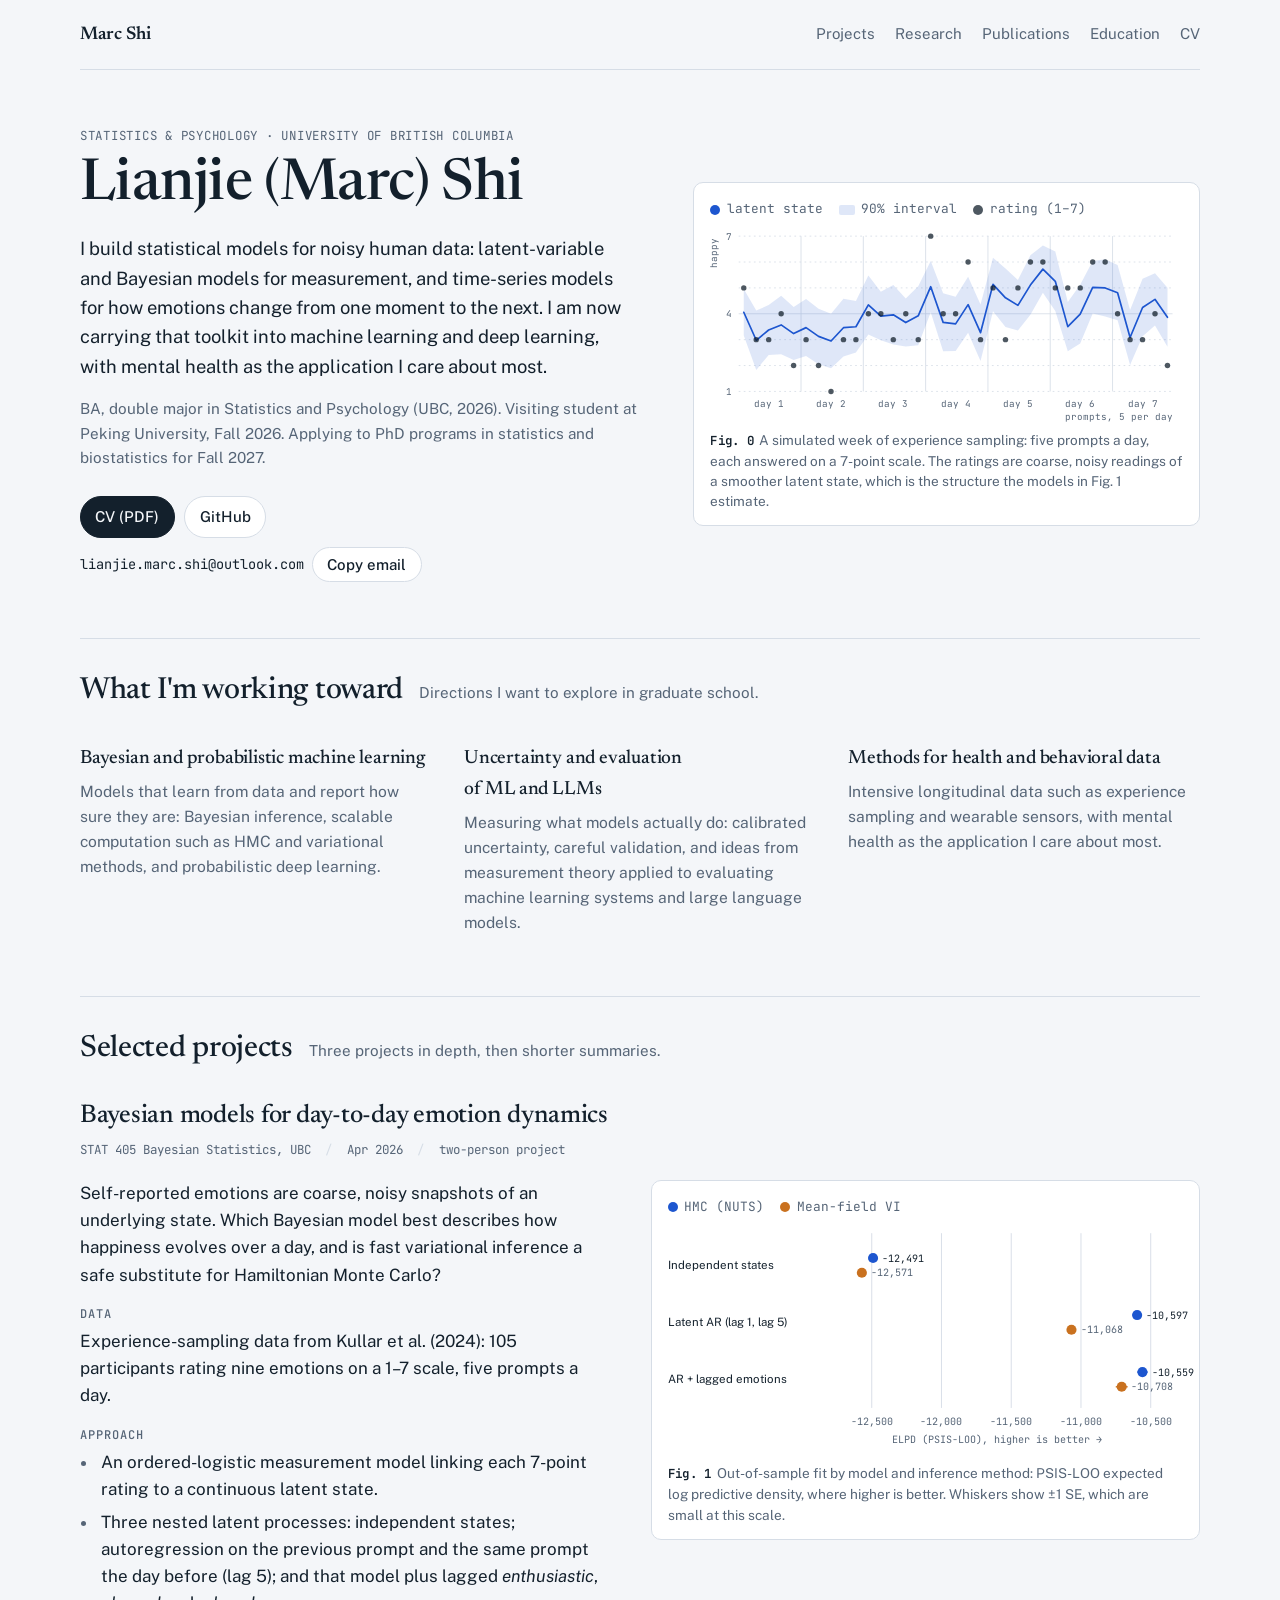
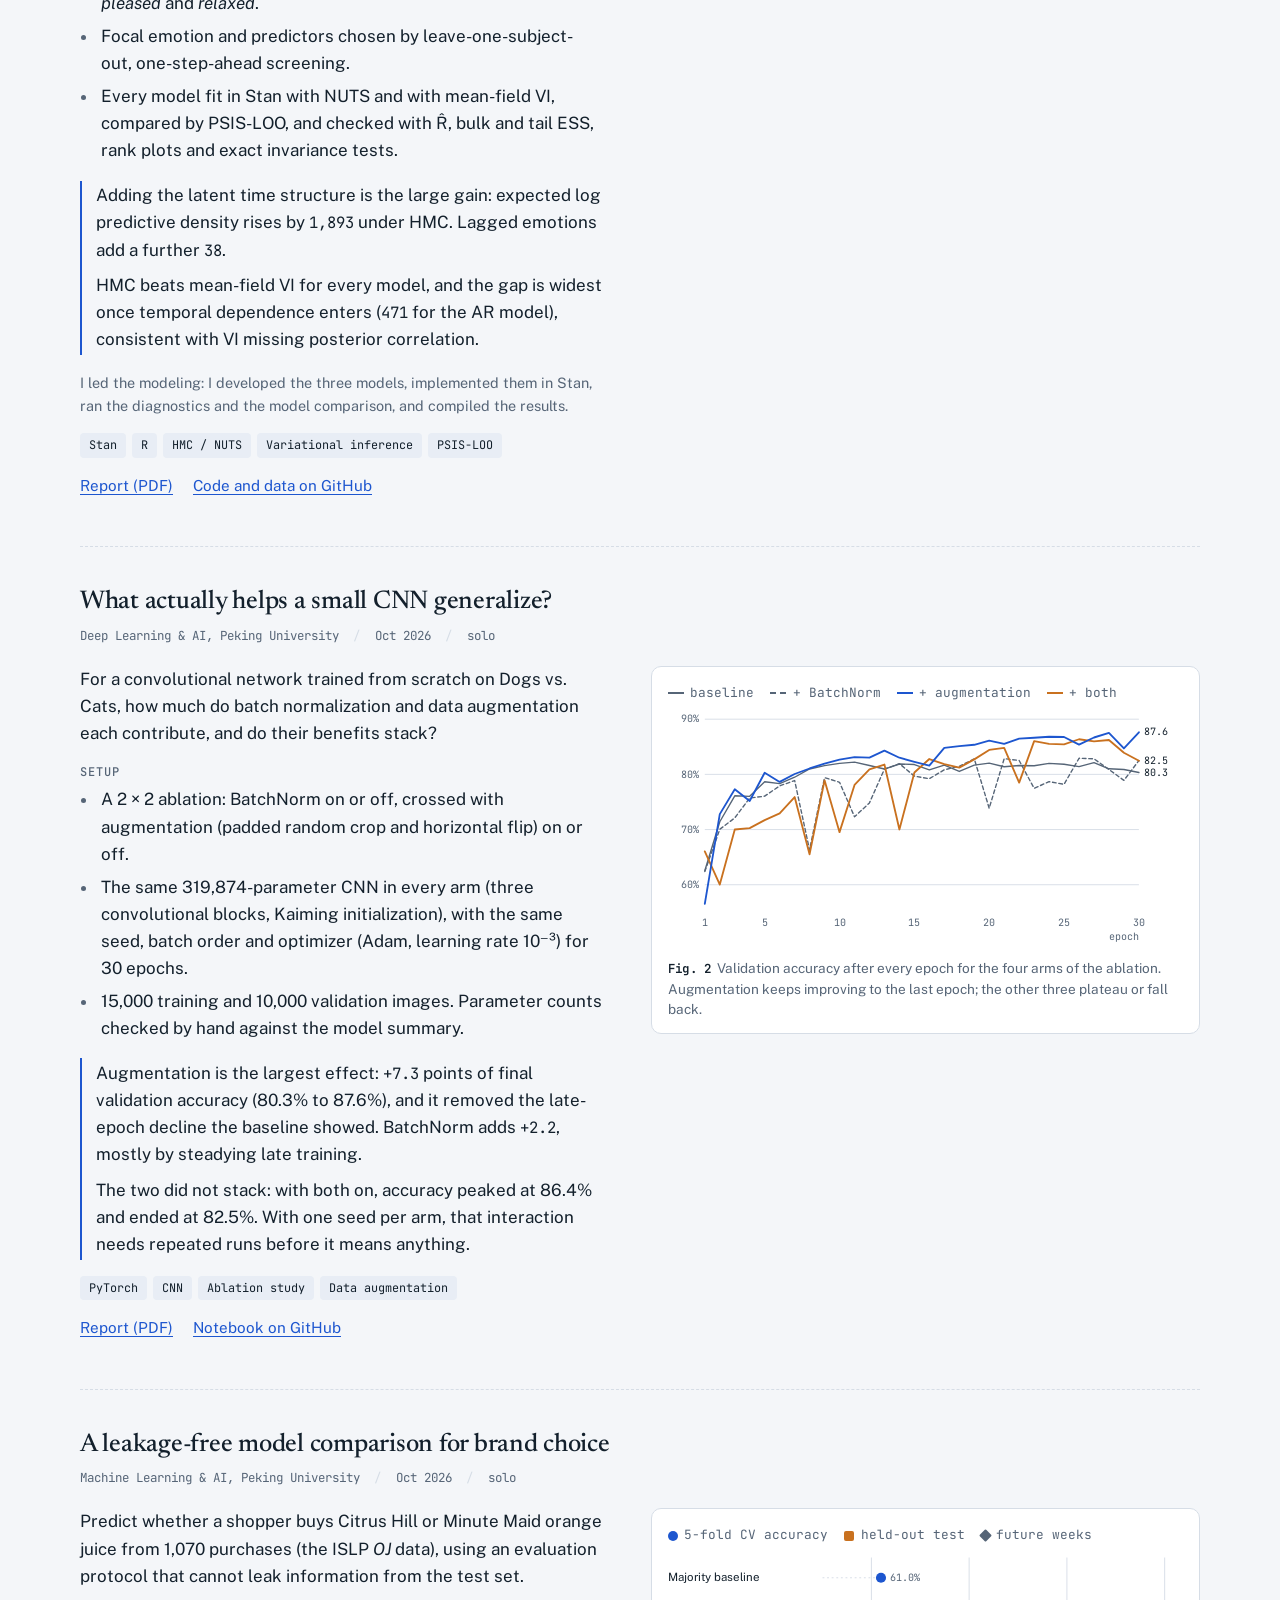
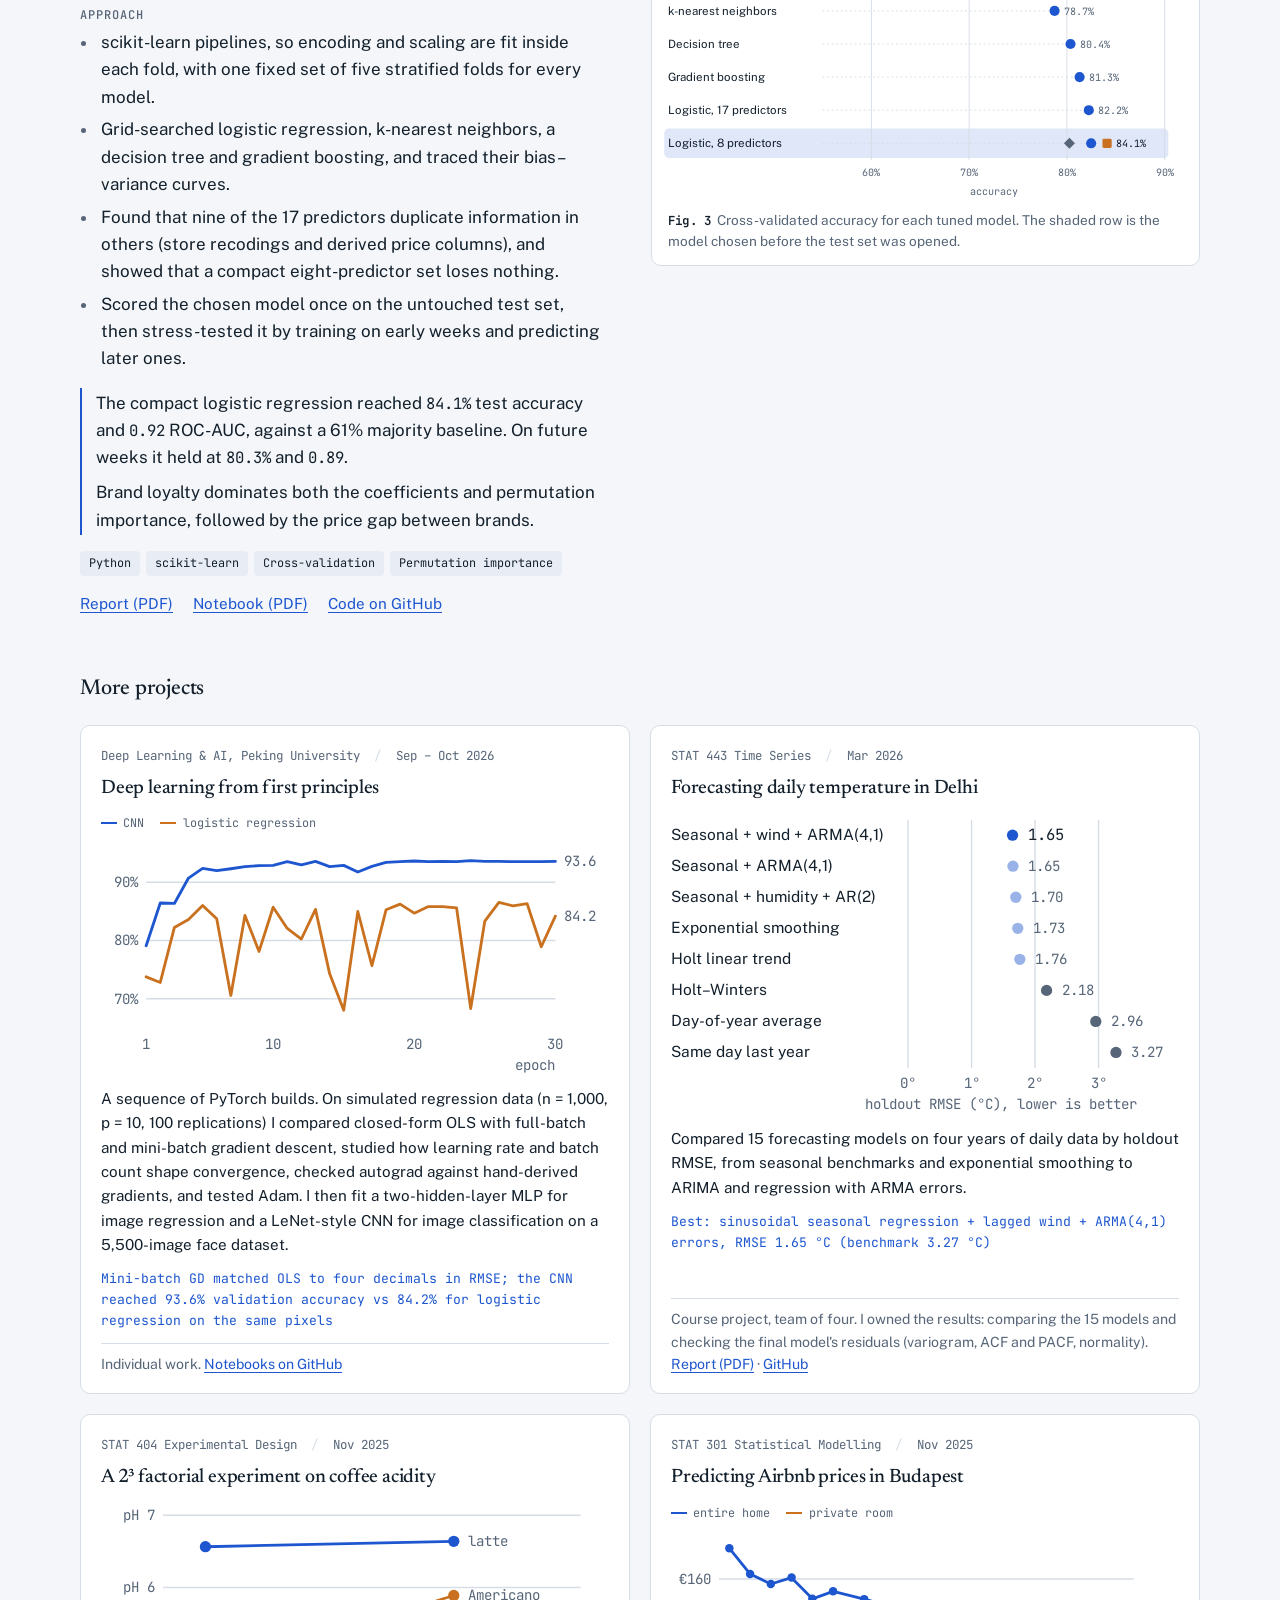
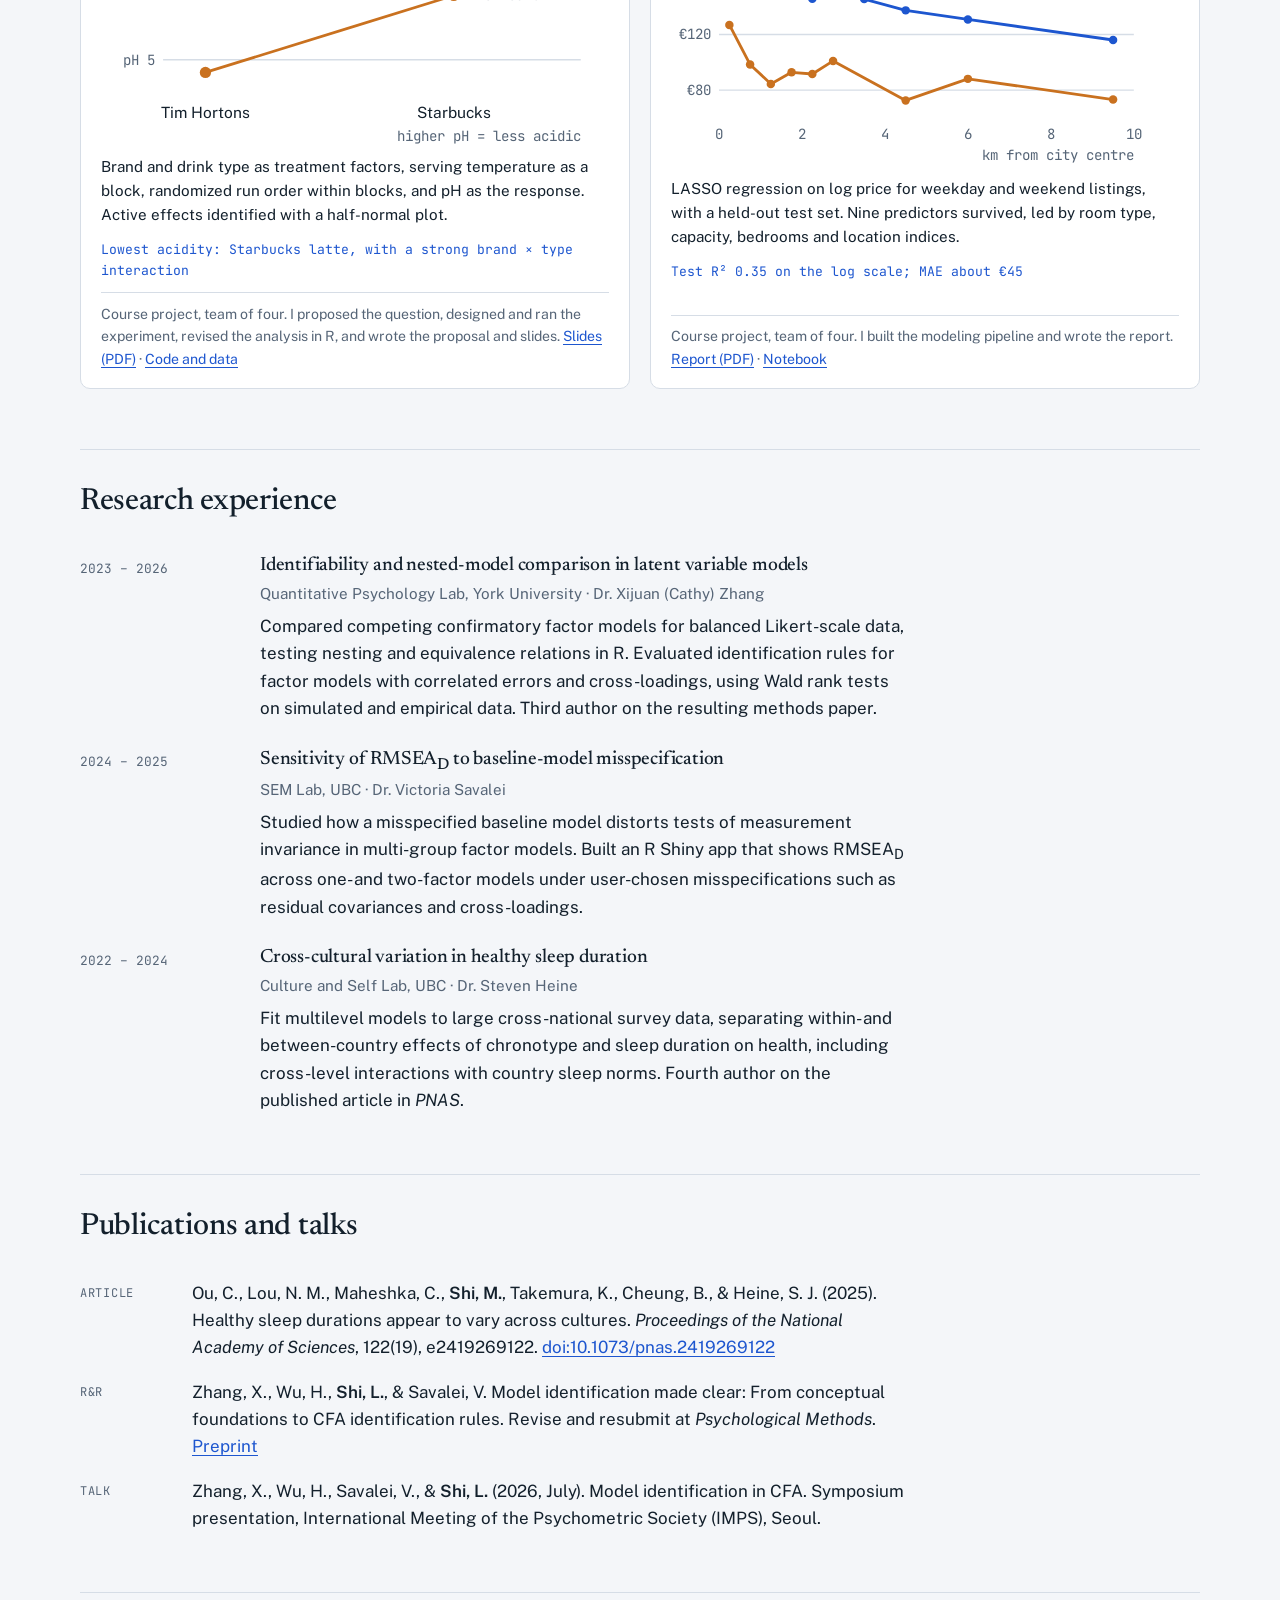
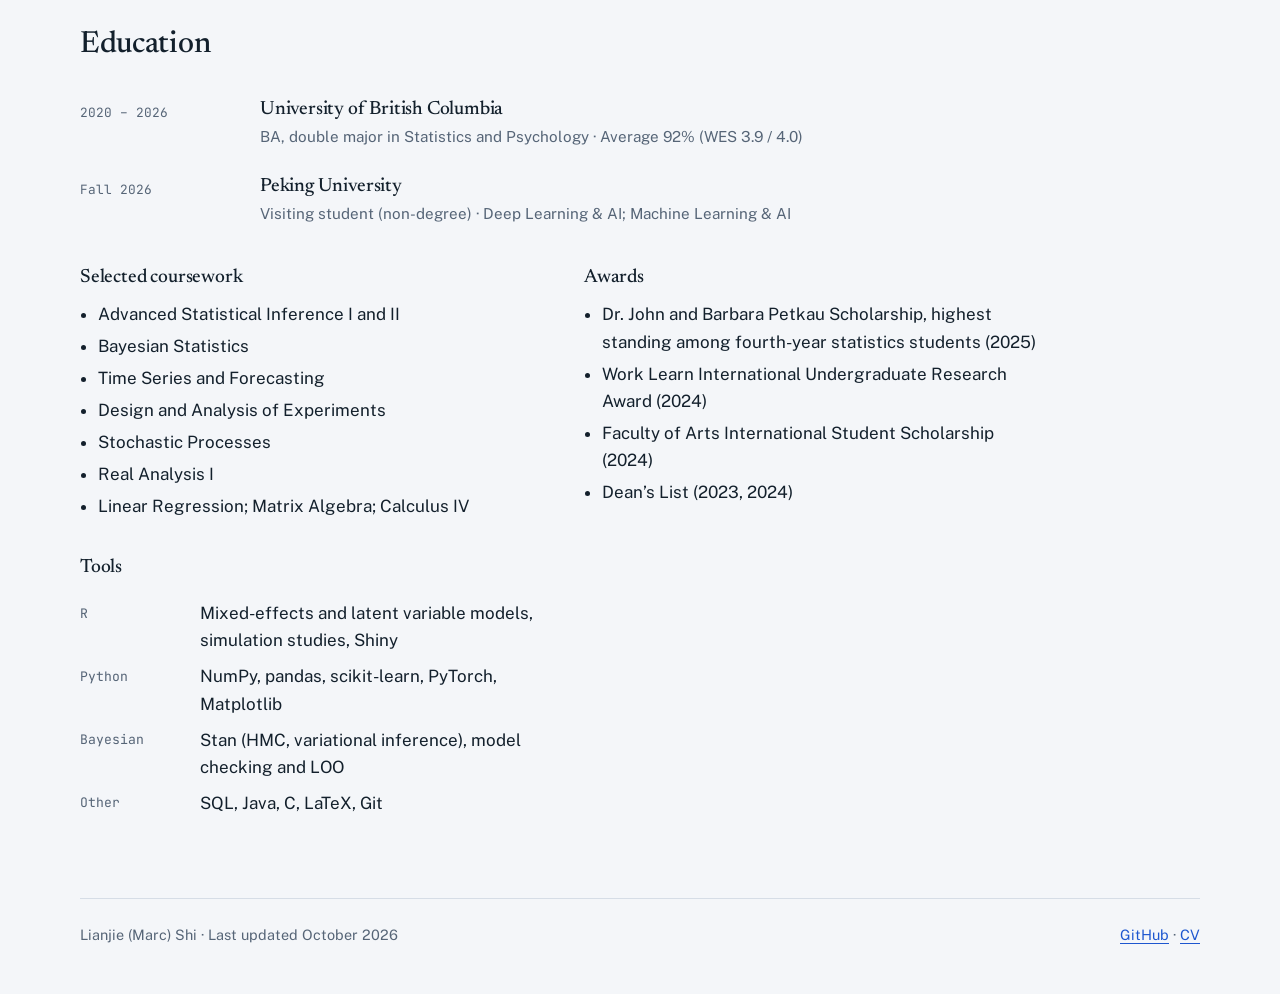
==== commit 8c7dce52: "Add CNN and OJ reports; update CV" ====
--- a/index.html
+++ b/index.html
@@ -335,7 +335,7 @@
             <p>The two did not stack: with both on, accuracy peaked at 86.4% and ended at 82.5%. With one seed per arm, that interaction needs repeated runs before it means anything.</p>
           </div>
           <div class="tags"><span class="tag">PyTorch</span><span class="tag">CNN</span><span class="tag">Ablation study</span><span class="tag">Data augmentation</span></div>
-          <div class="plate-links"><a href="https://github.com/Marclianjie/data-science-portfolio/tree/main/cnn-ablation-dogs-vs-cats" target="_blank" rel="noopener">Notebook on GitHub</a></div>
+          <div class="plate-links"><a href="reports/cnn-ablation.pdf" target="_blank" rel="noopener">Report (PDF)</a><a href="https://github.com/Marclianjie/data-science-portfolio/tree/main/cnn-ablation-dogs-vs-cats" target="_blank" rel="noopener">Notebook on GitHub</a></div>
         </div>
         <figure class="fig" aria-labelledby="fig2-cap">
           <div class="legend" aria-hidden="true"><span><i class="sw ln m"></i>baseline</span><span><i class="sw ln md"></i>+ BatchNorm</span><span><i class="sw ln"></i>+ augmentation</span><span><i class="sw ln b"></i>+ both</span></div>
@@ -368,7 +368,7 @@
             <p>Brand loyalty dominates both the coefficients and permutation importance, followed by the price gap between brands.</p>
           </div>
           <div class="tags"><span class="tag">Python</span><span class="tag">scikit-learn</span><span class="tag">Cross-validation</span><span class="tag">Permutation importance</span></div>
-          <div class="plate-links"><a href="reports/oj-brand-choice.pdf" target="_blank" rel="noopener">Notebook (PDF)</a><a href="https://github.com/Marclianjie/data-science-portfolio/tree/main/oj-brand-choice" target="_blank" rel="noopener">Code on GitHub</a></div>
+          <div class="plate-links"><a href="reports/oj-brand-choice-report.pdf" target="_blank" rel="noopener">Report (PDF)</a><a href="reports/oj-brand-choice.pdf" target="_blank" rel="noopener">Notebook (PDF)</a><a href="https://github.com/Marclianjie/data-science-portfolio/tree/main/oj-brand-choice" target="_blank" rel="noopener">Code on GitHub</a></div>
         </div>
         <figure class="fig" aria-labelledby="fig3-cap">
           <div class="legend" aria-hidden="true"><span><i class="sw a"></i>5-fold CV accuracy</span><span><i class="sw sq"></i>held-out test</span><span><i class="sw dia"></i>future weeks</span></div>
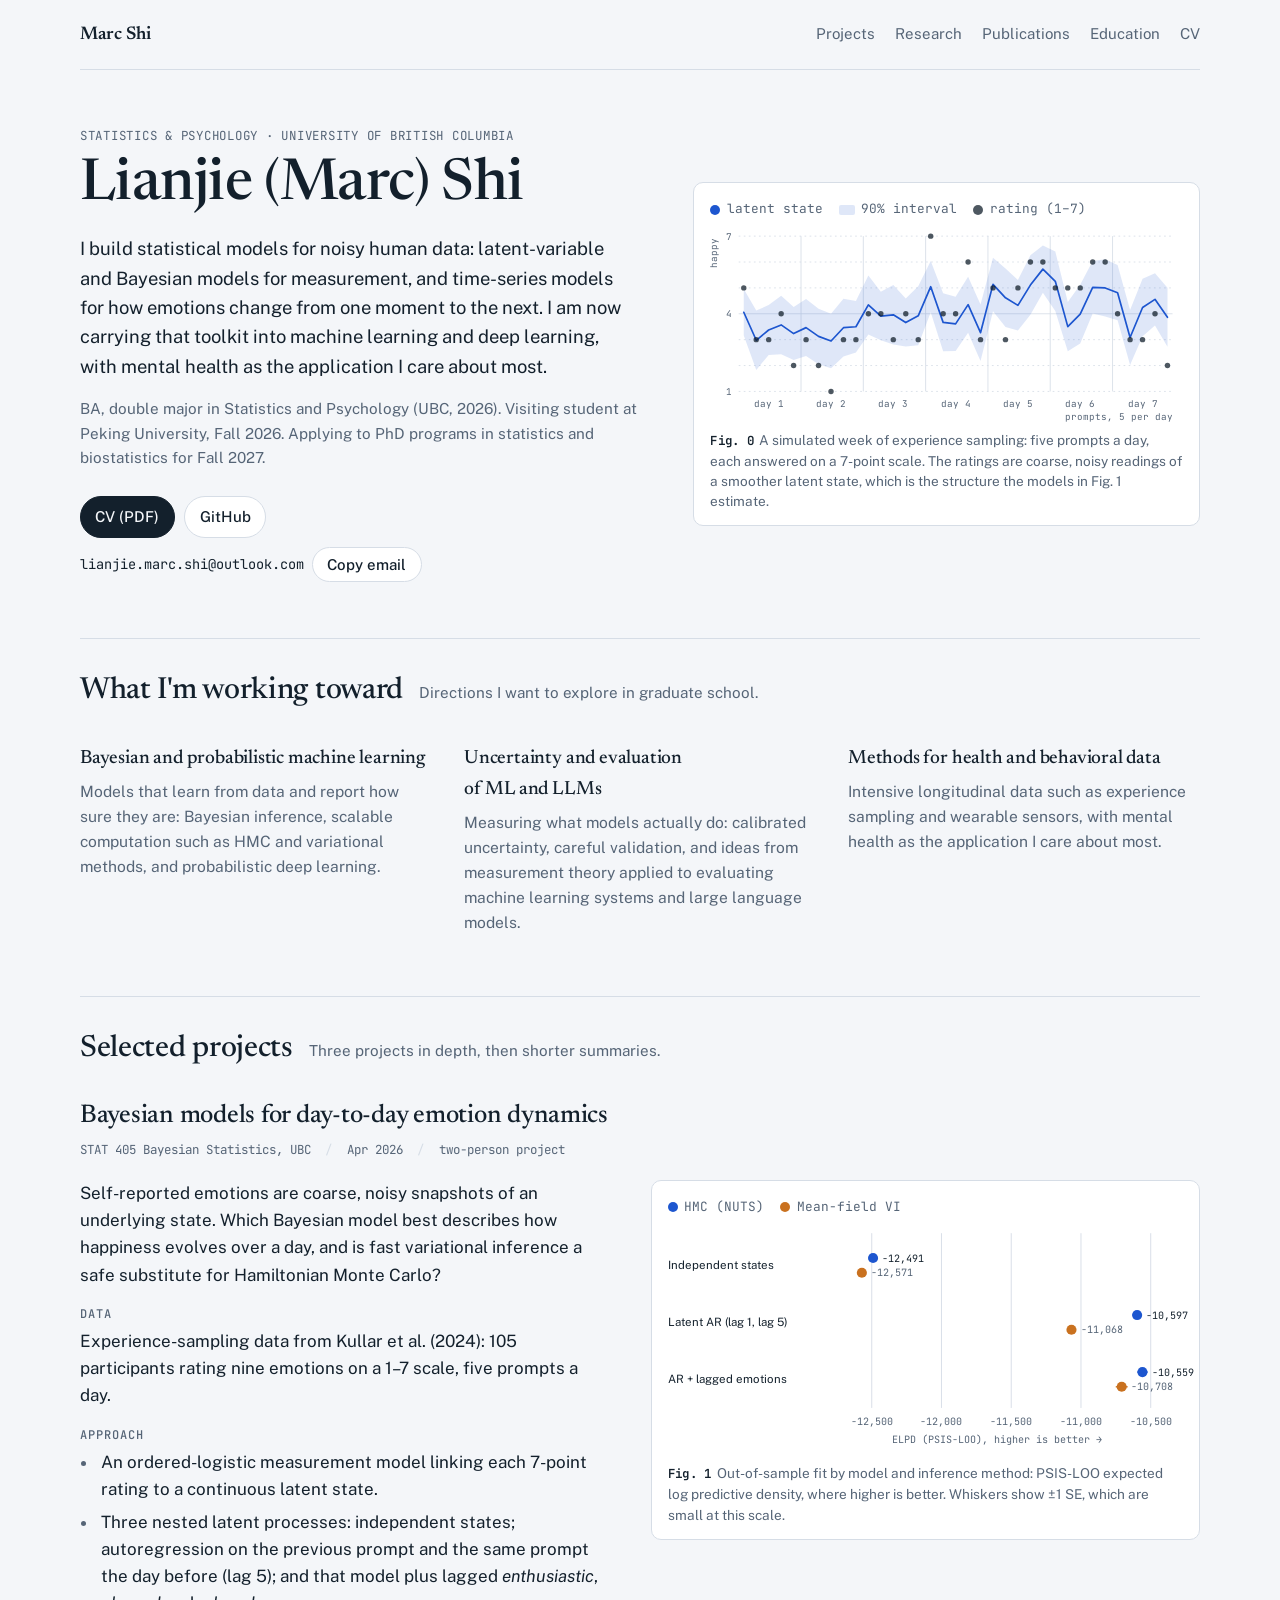
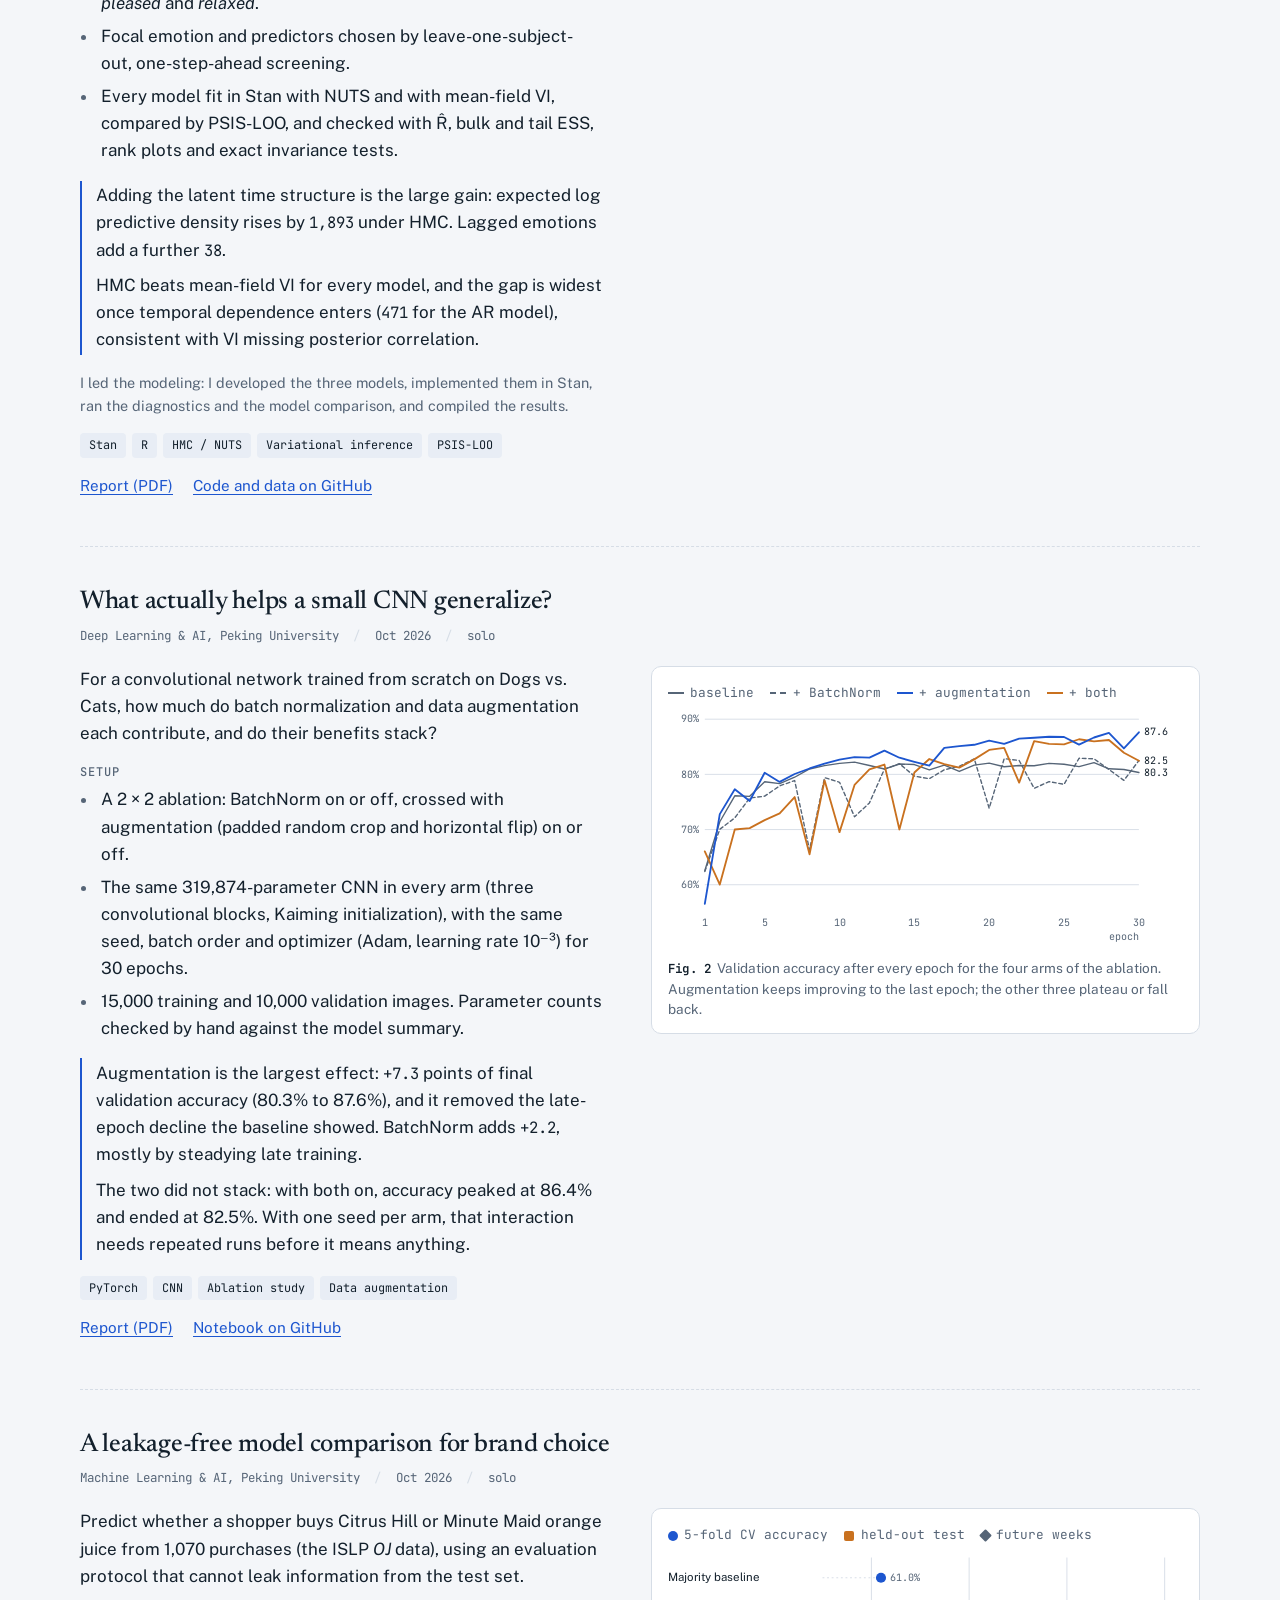
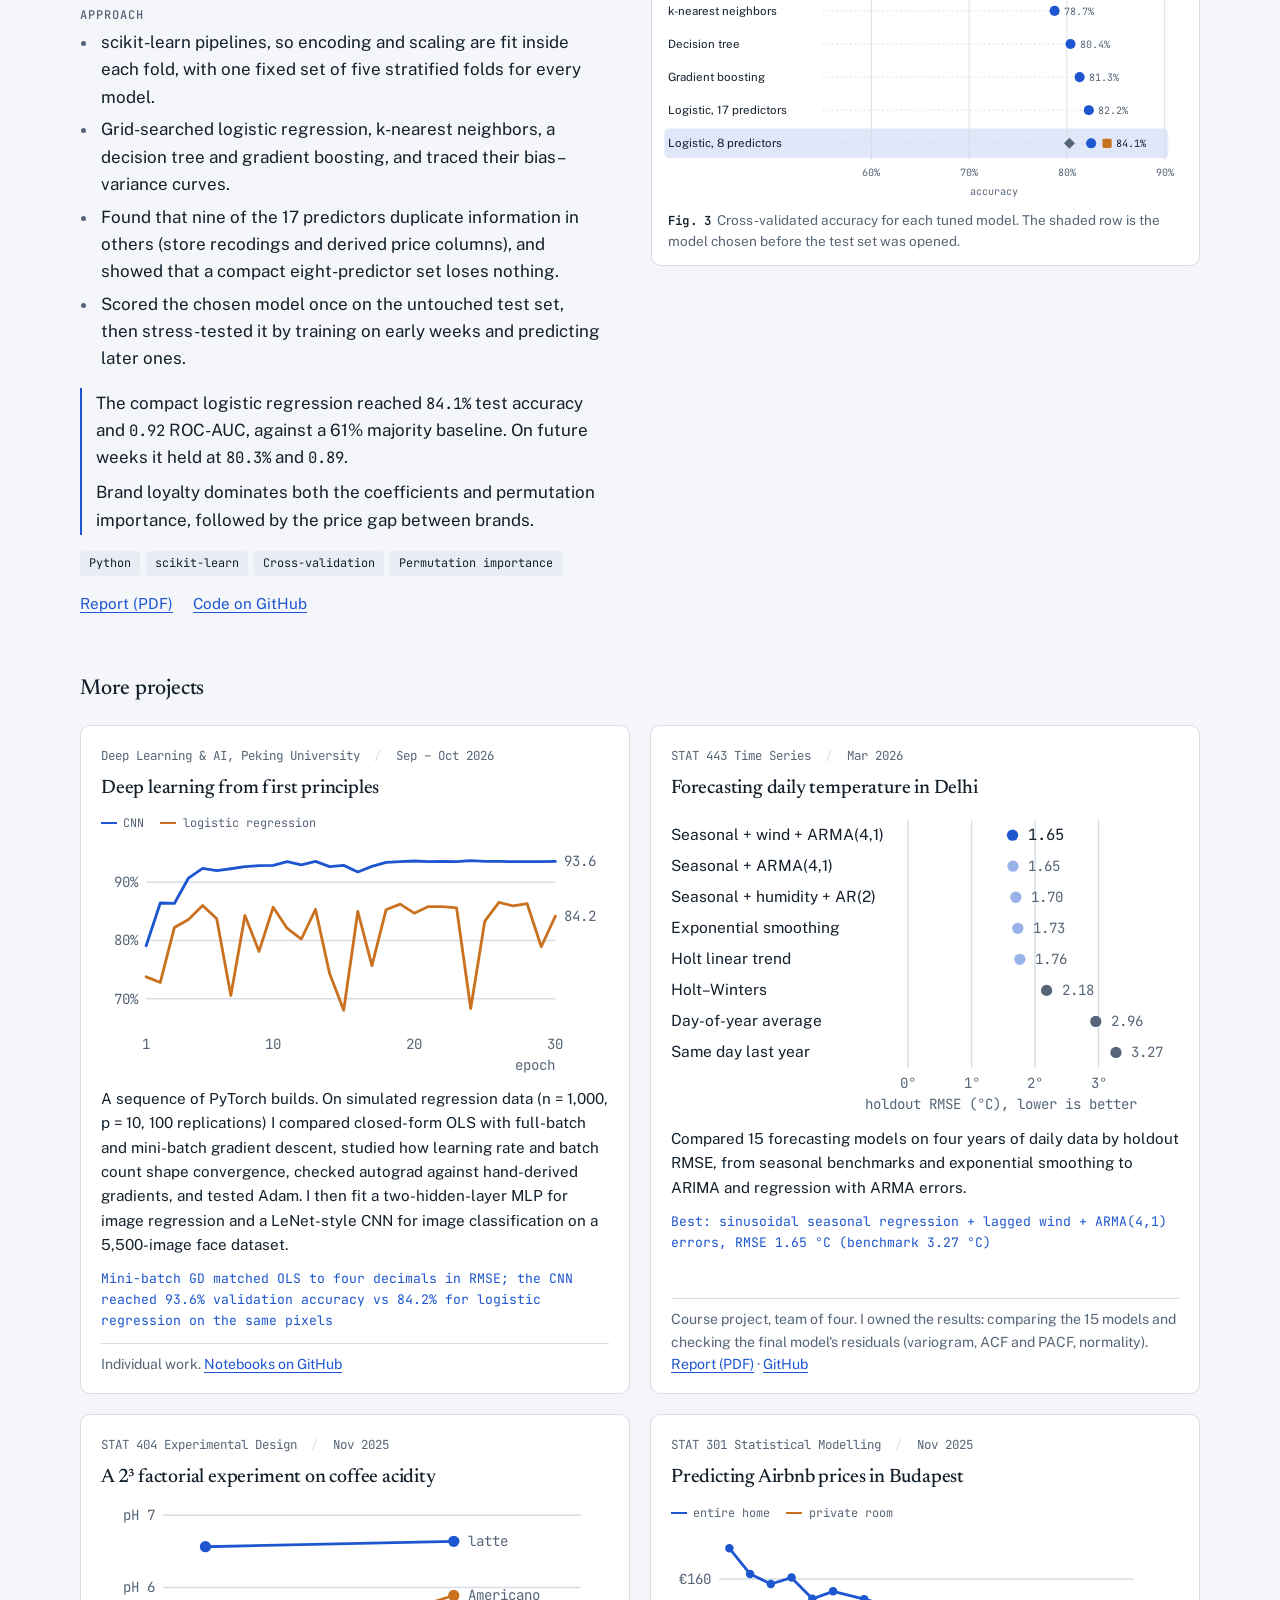
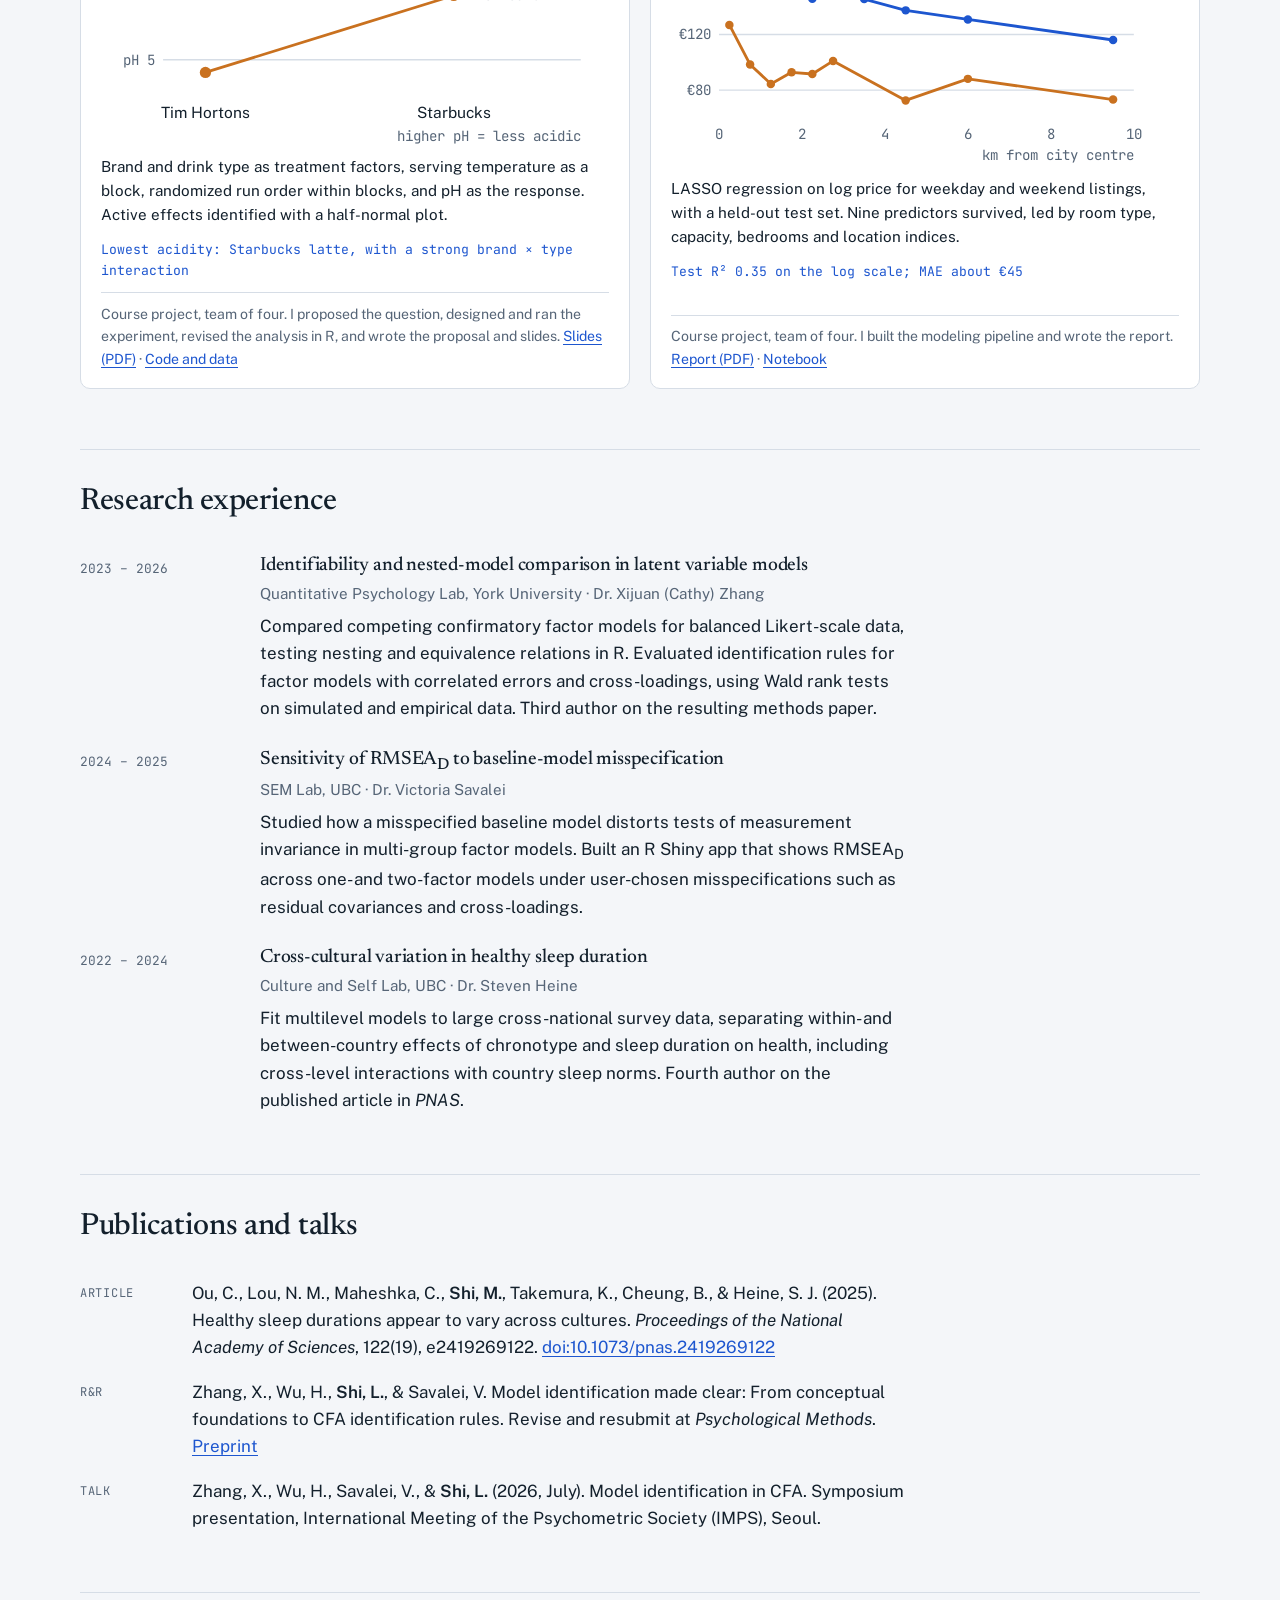
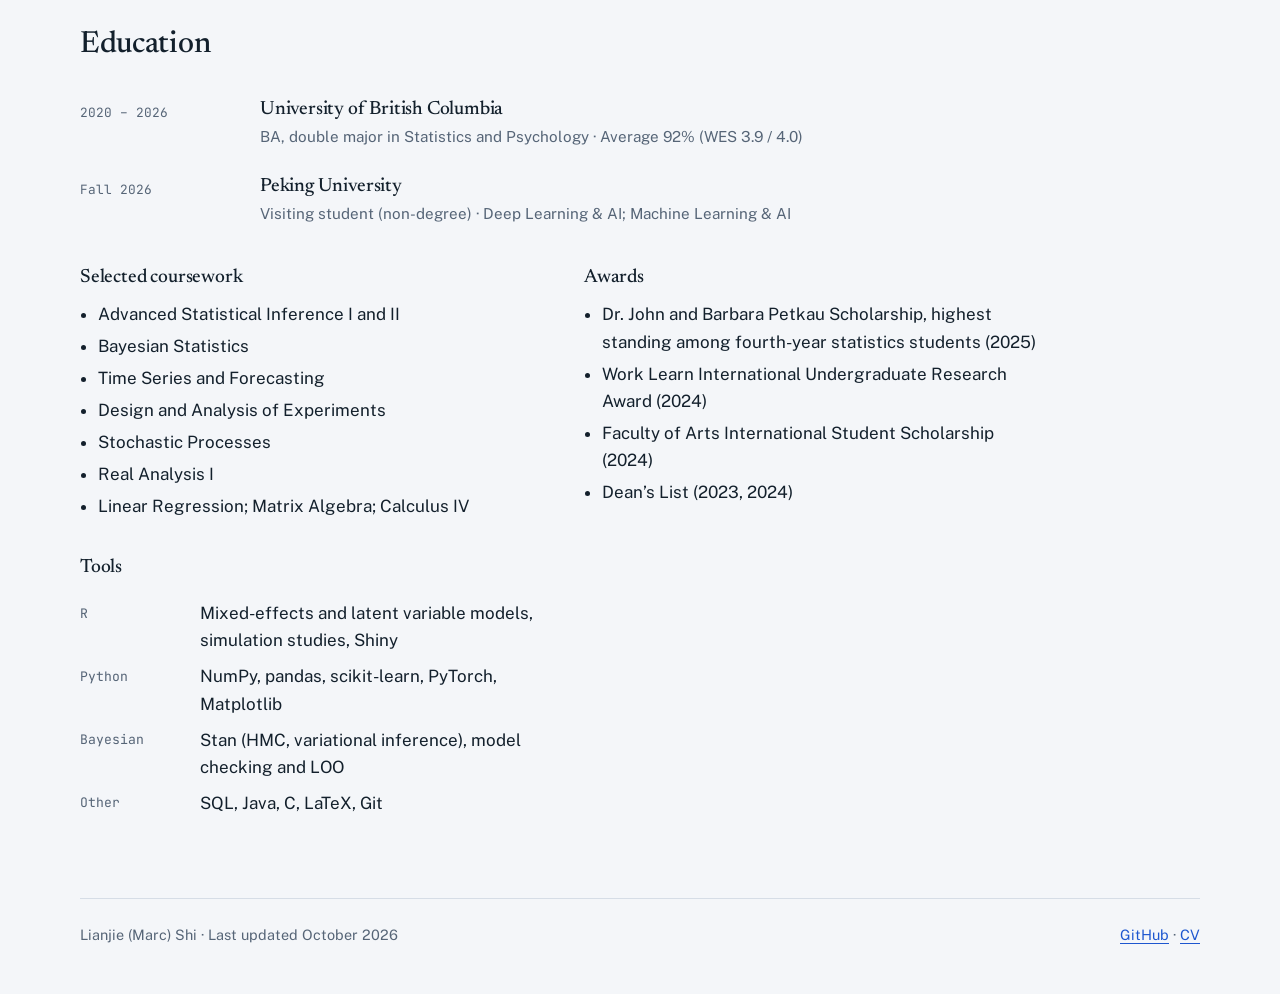
==== commit 24ec2181: "Expand CNN and OJ reports into full code-free versions of the notebooks" ====
--- a/index.html
+++ b/index.html
@@ -368,7 +368,7 @@
             <p>Brand loyalty dominates both the coefficients and permutation importance, followed by the price gap between brands.</p>
           </div>
           <div class="tags"><span class="tag">Python</span><span class="tag">scikit-learn</span><span class="tag">Cross-validation</span><span class="tag">Permutation importance</span></div>
-          <div class="plate-links"><a href="reports/oj-brand-choice-report.pdf" target="_blank" rel="noopener">Report (PDF)</a><a href="reports/oj-brand-choice.pdf" target="_blank" rel="noopener">Notebook (PDF)</a><a href="https://github.com/Marclianjie/data-science-portfolio/tree/main/oj-brand-choice" target="_blank" rel="noopener">Code on GitHub</a></div>
+          <div class="plate-links"><a href="reports/oj-brand-choice-report.pdf" target="_blank" rel="noopener">Report (PDF)</a><a href="https://github.com/Marclianjie/data-science-portfolio/tree/main/oj-brand-choice" target="_blank" rel="noopener">Code on GitHub</a></div>
         </div>
         <figure class="fig" aria-labelledby="fig3-cap">
           <div class="legend" aria-hidden="true"><span><i class="sw a"></i>5-fold CV accuracy</span><span><i class="sw sq"></i>held-out test</span><span><i class="sw dia"></i>future weeks</span></div>
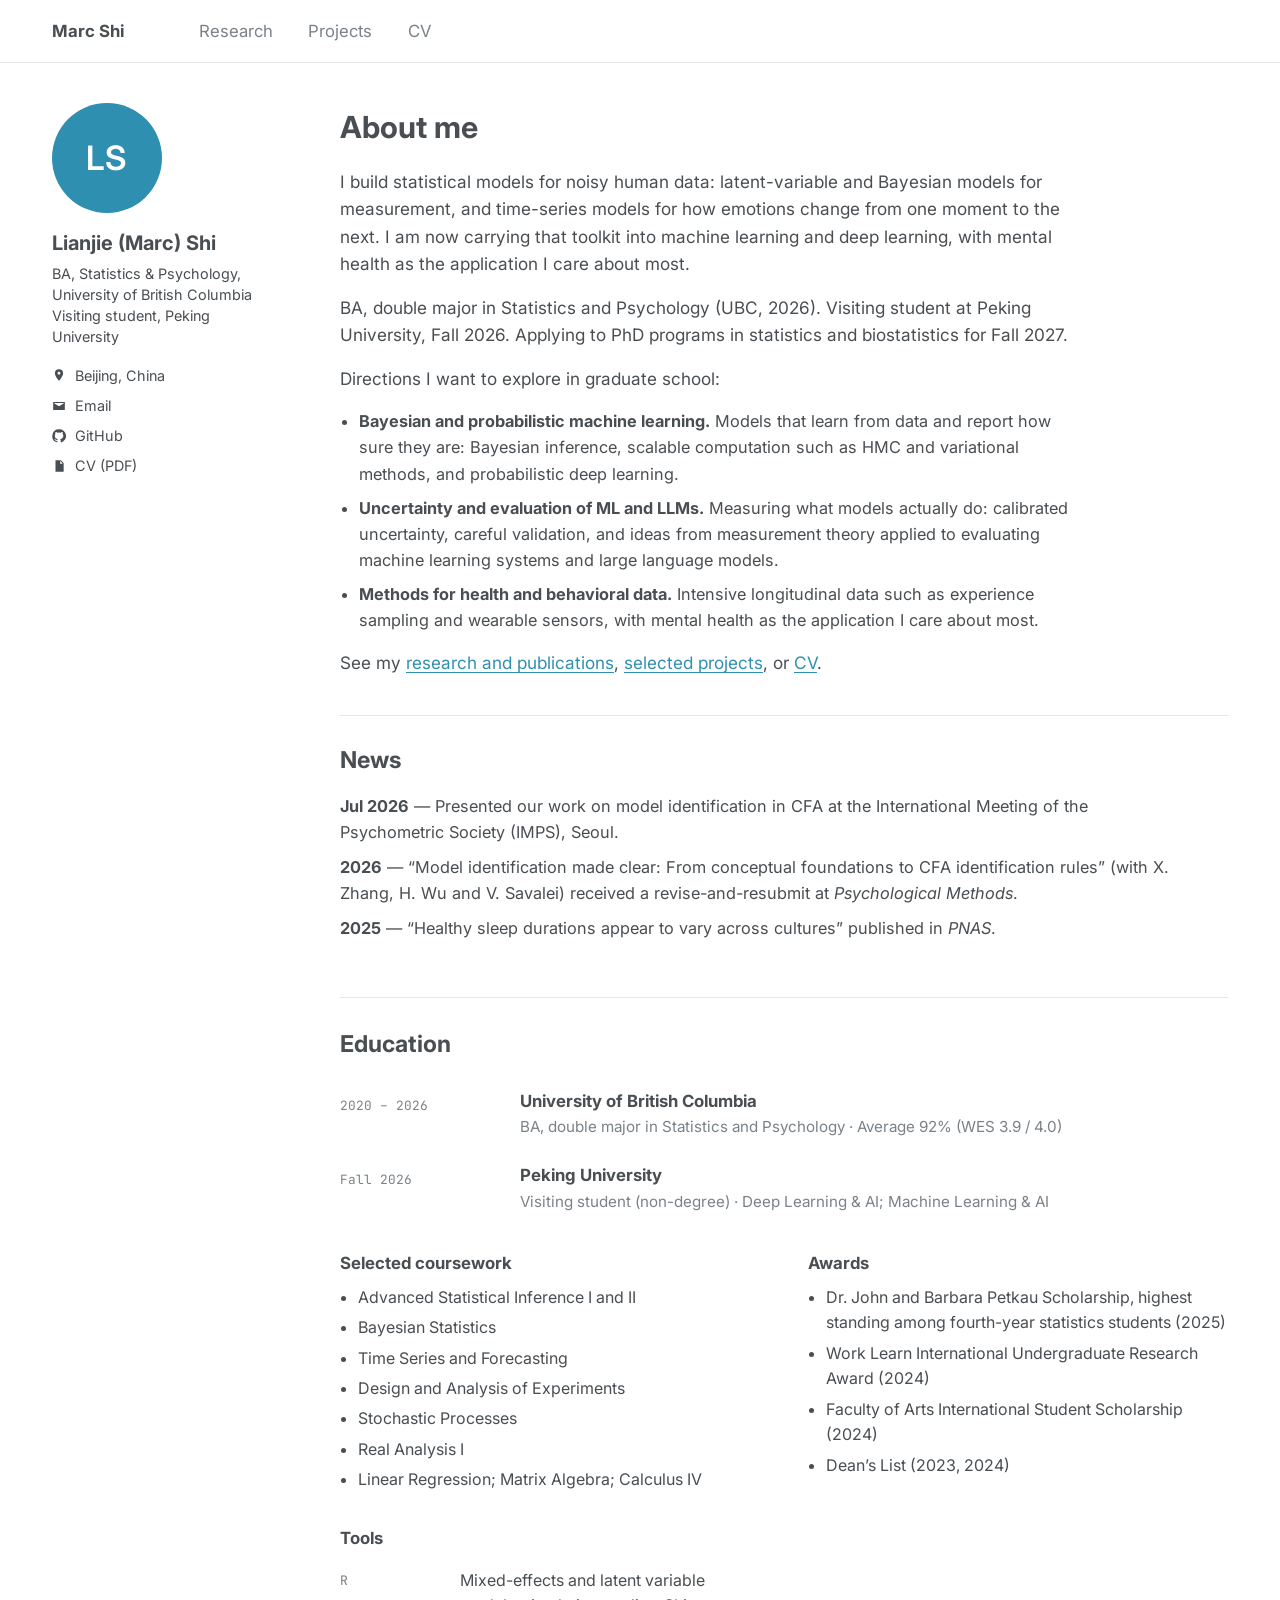
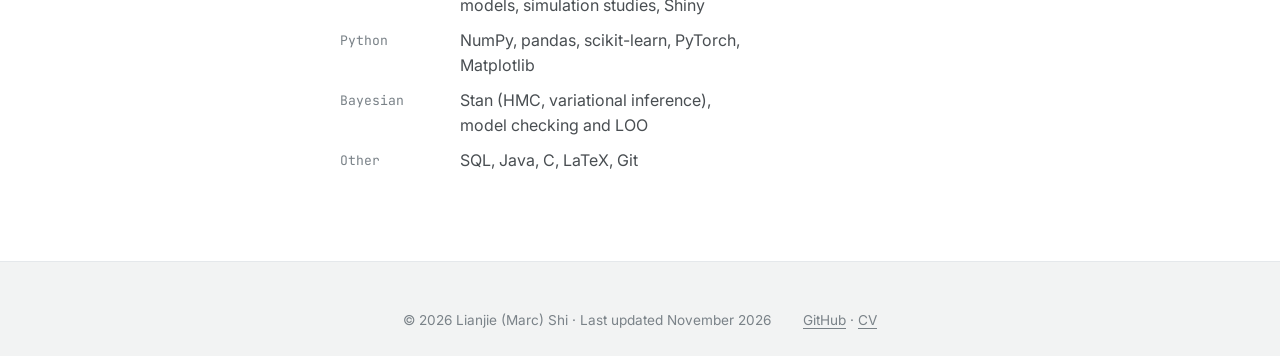
==== commit ced57802: "Restyle site: AcademicPages layout with sidebar, separate research and projects pages" ====
--- a/index.html
+++ b/index.html
@@ -1,479 +1,44 @@
-<!doctype html>
-<html lang="en">
-<head>
-<meta charset="utf-8">
-<meta name="viewport" content="width=device-width, initial-scale=1, viewport-fit=cover">
+<!doctype html><html><head><meta charset=utf8><meta name=viewport content="width=device-width,initial-scale=1,viewport-fit=cover"><style>:root{color-scheme:light;box-sizing:border-box;padding-top:env(safe-area-inset-top,0px);padding-bottom:env(safe-area-inset-bottom,0px)}html{scroll-padding-top:env(safe-area-inset-top,0px)}body{margin:0;padding:0;font:14px -apple-system,BlinkMacSystemFont,sans-serif;background:#fff;color:#000}img{max-width:100%}[hidden]:not([hidden=until-found i]){display:none!important}</style></head><body>
 <title>Lianjie (Marc) Shi</title>
 <meta name="description" content="Lianjie (Marc) Shi — statistics and psychology graduate (UBC). Bayesian and latent-variable models for noisy human data, time series, and machine learning.">
 <link rel="preconnect" href="https://fonts.googleapis.com">
 <link rel="preconnect" href="https://fonts.gstatic.com" crossorigin>
-<link rel="stylesheet" href="https://fonts.googleapis.com/css2?family=Newsreader:ital,opsz,wght@0,6..72,400;0,6..72,500;0,6..72,600;1,6..72,400;1,6..72,500&family=Public+Sans:ital,wght@0,400;0,500;0,600;1,400&family=JetBrains+Mono:wght@400;500&display=swap">
-<style>
-/* Layout: a single reading column (~44rem) like a paper; featured projects are wider "figure plates" — text beside a figure drawn from the project's own numbers, captioned Fig. 1–3. */
-:root {
-  color-scheme: light;
-  --bg: #f4f6f9;
-  --surface: #ffffff;
-  --ink: #13202c;
-  --muted: #566577;
-  --rule: #d6dde6;
-  --accent: #1d56cf;      /* primary series: HMC, final accuracy, CV */
-  --accent-2: #c9711f;    /* secondary series: VI, best epoch, test */
-  --accent-soft: rgba(29, 86, 207, 0.14);
-  --chip: #e8edf5;
-  --font-display: "Newsreader", "Iowan Old Style", "Palatino Linotype", Georgia, serif;
-  --font-body: "Public Sans", "Segoe UI", system-ui, -apple-system, sans-serif;
-  --font-mono: "JetBrains Mono", ui-monospace, "SF Mono", Menlo, Consolas, monospace;
-  --col: 44rem;
-  --wide: 70rem;
-}
-@media (prefers-color-scheme: dark) {
-  :root:not([data-theme="light"]) {
-    --bg: #0e141b; --surface: #141c26; --ink: #e4e9ef; --muted: #96a4b4; --rule: #243142;
-    --accent: #79a2ff; --accent-2: #f0a75e; --accent-soft: rgba(121, 162, 255, 0.18); --chip: #1c2633;
-    color-scheme: dark;
-  }
-}
-:root[data-theme="dark"] {
-  --bg: #0e141b; --surface: #141c26; --ink: #e4e9ef; --muted: #96a4b4; --rule: #243142;
-  --accent: #79a2ff; --accent-2: #f0a75e; --accent-soft: rgba(121, 162, 255, 0.18); --chip: #1c2633;
-  color-scheme: dark;
-}
+<link rel="stylesheet" href="https://fonts.googleapis.com/css2?family=Inter:wght@400;500;600;700&family=JetBrains+Mono:wght@400;500&display=swap">
+<link rel="stylesheet" href="assets/style.css">
 
-* { box-sizing: border-box; }
-html { -webkit-text-size-adjust: 100%; scroll-behavior: smooth; }
-@media (prefers-reduced-motion: reduce) { html { scroll-behavior: auto; } }
-body {
-  margin: 0;
-  background: var(--bg);
-  color: var(--ink);
-  font-family: var(--font-body);
-  font-size: 1.0625rem;
-  line-height: 1.6;
-  padding-left: max(16px, env(safe-area-inset-left, 0px));
-  padding-right: max(16px, env(safe-area-inset-right, 0px));
-  padding-block: 0 3rem;
-}
-a { color: var(--accent); text-decoration-thickness: 1px; text-underline-offset: 3px; }
-a:hover { text-decoration-thickness: 2px; }
-:focus-visible { outline: 2px solid var(--accent); outline-offset: 3px; border-radius: 3px; }
-h1, h2, h3 { font-family: var(--font-display); font-weight: 500; text-wrap: balance; margin: 0; letter-spacing: -0.01em; }
-p { margin: 0; }
-.wrap { max-width: var(--wide); margin-inline: auto; }
-.col { max-width: var(--col); }
-
-/* top bar */
-.topbar { display: flex; flex-wrap: wrap; gap: 0.5rem 1.5rem; align-items: baseline; justify-content: space-between; padding-block: 1.25rem; border-bottom: 1px solid var(--rule); }
-.topbar .mark { font-family: var(--font-display); font-size: 1.15rem; font-weight: 600; color: var(--ink); text-decoration: none; }
-.topbar nav { display: flex; flex-wrap: wrap; gap: 0.25rem 1.25rem; }
-.topbar nav a { color: var(--muted); text-decoration: none; font-size: 0.9375rem; }
-.topbar nav a:hover { color: var(--ink); }
-
-/* hero */
-.hero { display: grid; grid-template-columns: minmax(0, 1.1fr) minmax(0, 1fr); gap: 2.5rem 3.5rem; align-items: center; padding-block: 3.5rem 3rem; }
-.eyebrow { font-family: var(--font-mono); font-size: 0.78rem; letter-spacing: 0.06em; text-transform: uppercase; color: var(--muted); }
-.hero h1 { font-size: clamp(2.5rem, 5.5vw, 3.6rem); line-height: 1.05; margin-block: 0.6rem 1.1rem; font-weight: 500; }
-.lede { font-size: 1.15rem; line-height: 1.6; max-width: 36rem; }
-.note { margin-top: 1rem; color: var(--muted); font-size: 0.95rem; }
-.links { display: flex; flex-wrap: wrap; gap: 0.6rem; margin-top: 1.6rem; align-items: center; }
-.btn { display: inline-flex; align-items: center; gap: 0.45rem; padding: 0.5rem 0.9rem; border: 1px solid var(--rule); border-radius: 999px; background: var(--surface); color: var(--ink); text-decoration: none; font-size: 0.9375rem; font-weight: 500; cursor: pointer; font-family: var(--font-body); }
-.btn:hover { border-color: var(--accent); color: var(--accent); }
-.btn.primary { background: var(--ink); border-color: var(--ink); color: var(--bg); }
-.btn.primary:hover { background: var(--accent); border-color: var(--accent); color: #fff; }
-.email { display: inline-flex; align-items: center; gap: 0.5rem; flex-wrap: wrap; }
-.email code { font-family: var(--font-mono); font-size: 0.85rem; color: var(--ink); user-select: all; }
-.copy-state { font-size: 0.8rem; color: var(--muted); min-width: 3.5rem; }
-
-figure { margin: 0; }
-.fig { background: var(--surface); border: 1px solid var(--rule); border-radius: 10px; padding: 1rem 1rem 0.85rem; min-width: 0; }
-.fig svg { display: block; width: 100%; height: auto; overflow: visible; }
-figcaption { font-size: 0.85rem; line-height: 1.5; color: var(--muted); margin-top: 0.6rem; }
-figcaption b { color: var(--ink); font-weight: 600; font-family: var(--font-mono); font-size: 0.78rem; letter-spacing: 0.02em; margin-right: 0.35rem; }
-.legend { display: flex; flex-wrap: wrap; gap: 0.35rem 1rem; font-size: 0.8rem; color: var(--muted); margin-bottom: 0.4rem; font-family: var(--font-mono); }
-.legend span { display: inline-flex; align-items: center; gap: 0.4rem; }
-.sw { width: 10px; height: 10px; border-radius: 50%; display: inline-block; }
-.sw.a { background: var(--accent); }
-.sw.b { background: var(--accent-2); }
-.sw.ring { background: transparent; border: 2px solid var(--accent-2); }
-.sw.sq { border-radius: 2px; background: var(--accent-2); }
-.sw.dia { border-radius: 1px; background: var(--muted); transform: rotate(45deg); width: 9px; height: 9px; }
-.sw.band { border-radius: 2px; background: var(--accent-soft); width: 16px; }
-.sw.ln { width: 16px; height: 0; border-radius: 0; border-top: 2px solid var(--accent); }
-.sw.ln.b { background: none; border-top-color: var(--accent-2); }
-.sw.ln.m { border-top-color: var(--muted); }
-.sw.ln.md { border-top: 2px dashed var(--muted); }
-.card figure { margin: 0.1rem 0 0; }
-.card svg { display: block; width: 100%; height: auto; overflow: visible; }
-.card .legend { margin-bottom: 0.2rem; font-size: 0.74rem; }
-.ln-b { stroke: var(--accent-2); fill: none; stroke-width: 2; }
-.ln-mute { stroke: var(--muted); fill: none; stroke-width: 1.5; }
-.ln-mute-d { stroke: var(--muted); fill: none; stroke-width: 1.5; stroke-dasharray: 4 3; }
-.t-s { fill: var(--muted); font-family: var(--font-mono); font-size: 10px; }
-.t-ink-s { fill: var(--ink); font-family: var(--font-body); font-size: 11px; }
-
-/* svg text and marks (theme tokens) */
-.t { fill: var(--muted); font-family: var(--font-mono); font-size: 11px; }
-.t-ink { fill: var(--ink); font-family: var(--font-body); font-size: 12.5px; }
-.t-val { fill: var(--ink); font-family: var(--font-mono); font-size: 11px; }
-.grid { stroke: var(--rule); stroke-width: 1; }
-.axis { stroke: var(--muted); stroke-width: 1; }
-.m-a { fill: var(--accent); }
-.m-b { fill: var(--accent-2); }
-.m-ring { fill: var(--surface); stroke: var(--accent-2); stroke-width: 2; }
-.m-dia { fill: var(--muted); }
-.m-sel { fill: var(--accent-soft); }
-.m-sel2 { fill: var(--accent); opacity: 0.45; }
-.ln-a { stroke: var(--accent); fill: none; stroke-width: 2; }
-.ln-m { stroke: var(--muted); stroke-width: 1.5; }
-.ln-whisk-a { stroke: var(--accent); stroke-width: 1.5; }
-.ln-whisk-b { stroke: var(--accent-2); stroke-width: 1.5; }
-.band { fill: var(--accent-soft); stroke: none; }
-.obs { fill: var(--ink); opacity: 0.75; }
-
-/* sections */
-section { padding-block: 3.25rem 0.5rem; }
-.sec-head { display: flex; align-items: baseline; gap: 1rem; flex-wrap: wrap; margin-bottom: 1.75rem; border-top: 1px solid var(--rule); padding-top: 1.75rem; }
-.sec-head h2 { font-size: 1.9rem; }
-.sec-head p { color: var(--muted); font-size: 0.95rem; }
-
-.interests { display: grid; grid-template-columns: repeat(3, minmax(0, 1fr)); gap: 1.25rem 2rem; }
-.interests div { min-width: 0; }
-.interests h3 { font-size: 1.2rem; margin-bottom: 0.35rem; }
-.interests p { color: var(--muted); font-size: 0.975rem; }
-
-/* figure plates */
-.plate { padding-block: 0 3rem; }
-.plate + .plate { border-top: 1px dashed var(--rule); padding-top: 2.5rem; }
-.plate-head { margin-bottom: 1.25rem; max-width: var(--col); }
-.plate-head h3 { font-size: 1.6rem; line-height: 1.2; }
-.meta { display: flex; flex-wrap: wrap; gap: 0.35rem 0.9rem; margin-top: 0.5rem; font-family: var(--font-mono); font-size: 0.78rem; color: var(--muted); }
-.meta span + span::before { content: "/"; margin-right: 0.9rem; color: var(--rule); }
-.plate-body { display: grid; grid-template-columns: minmax(0, 1fr) minmax(0, 1.05fr); gap: 2rem 3rem; align-items: start; }
-.plate-text { min-width: 0; display: grid; gap: 1rem; }
-.plate-text h4 { margin: 0 0 0.25rem; font-family: var(--font-mono); font-size: 0.75rem; font-weight: 500; letter-spacing: 0.08em; text-transform: uppercase; color: var(--muted); }
-.plate-text ul { margin: 0; padding-left: 1.1rem; display: grid; gap: 0.35rem; }
-.plate-text li { padding-left: 0.2rem; }
-.plate-text li::marker { color: var(--muted); }
-.finding { border-left: 2px solid var(--accent); padding: 0.1rem 0 0.1rem 0.9rem; }
-.finding p + p { margin-top: 0.5rem; }
-.tags { display: flex; flex-wrap: wrap; gap: 0.4rem; }
-.tag { font-family: var(--font-mono); font-size: 0.74rem; background: var(--chip); color: var(--ink); padding: 0.18rem 0.55rem; border-radius: 4px; }
-.plate-links { display: flex; flex-wrap: wrap; gap: 0.5rem 1.25rem; font-size: 0.95rem; align-items: center; }
-.muted { color: var(--muted); }
-.small { font-size: 0.9rem; }
-.num { font-family: var(--font-mono); font-variant-numeric: tabular-nums; font-size: 0.92em; }
-
-/* compact project cards */
-.cards { display: grid; grid-template-columns: repeat(2, minmax(0, 1fr)); gap: 1.25rem; }
-.card { background: var(--surface); border: 1px solid var(--rule); border-radius: 10px; padding: 1.25rem 1.25rem 1.1rem; display: flex; flex-direction: column; gap: 0.7rem; min-width: 0; }
-.card h3 { font-size: 1.22rem; line-height: 1.25; }
-.card p { font-size: 0.95rem; color: var(--ink); }
-.card .stat { font-family: var(--font-mono); font-size: 0.82rem; color: var(--accent); }
-.card .role { font-size: 0.88rem; color: var(--muted); margin-top: auto; padding-top: 0.6rem; border-top: 1px solid var(--rule); }
-
-/* CV-style lists */
-.entries { display: grid; gap: 1.6rem; max-width: 52rem; }
-.entry { display: grid; grid-template-columns: 9.5rem minmax(0, 1fr); gap: 0.25rem 1.75rem; }
-.entry .when { font-family: var(--font-mono); font-size: 0.8rem; color: var(--muted); padding-top: 0.3rem; font-variant-numeric: tabular-nums; }
-.entry h3 { font-size: 1.2rem; line-height: 1.3; }
-.entry .where { color: var(--muted); font-size: 0.95rem; margin-top: 0.15rem; }
-.entry p.desc { margin-top: 0.45rem; }
-.pubs { display: grid; gap: 1.1rem; max-width: 52rem; padding: 0; margin: 0; list-style: none; }
-.pubs li { display: grid; grid-template-columns: 5.5rem minmax(0, 1fr); gap: 0.25rem 1.5rem; }
-.pubs .kind { font-family: var(--font-mono); font-size: 0.75rem; text-transform: uppercase; letter-spacing: 0.06em; color: var(--muted); padding-top: 0.25rem; }
-.pubs .me { font-weight: 600; }
-.pubs em { font-style: italic; }
-.two { display: grid; grid-template-columns: repeat(2, minmax(0, 1fr)); gap: 2rem 3rem; max-width: 60rem; }
-.two > div { min-width: 0; }
-.two h3 { font-size: 1.2rem; margin-bottom: 0.5rem; }
-.plain { margin: 0; padding-left: 1.1rem; display: grid; gap: 0.3rem; }
-.skills { display: grid; gap: 0.55rem; }
-.skills div { display: grid; grid-template-columns: 6.5rem minmax(0, 1fr); gap: 1rem; }
-.skills dt { font-family: var(--font-mono); font-size: 0.82rem; color: var(--muted); padding-top: 0.15rem; }
-.skills dd { margin: 0; }
-
-footer { margin-top: 3.5rem; padding-top: 1.5rem; border-top: 1px solid var(--rule); display: flex; flex-wrap: wrap; justify-content: space-between; gap: 0.75rem 2rem; color: var(--muted); font-size: 0.9rem; }
-
-@media (min-width: 901px) {
-  .plate-body > .fig { position: sticky; top: calc(env(safe-area-inset-top, 0px) + 1.25rem); }
-}
-@media (max-width: 900px) {
-  .hero { grid-template-columns: minmax(0, 1fr); padding-block: 2.5rem 2rem; }
-  .plate-body { grid-template-columns: minmax(0, 1fr); }
-  .interests { grid-template-columns: minmax(0, 1fr); }
-  .cards { grid-template-columns: minmax(0, 1fr); }
-  .two { grid-template-columns: minmax(0, 1fr); }
-}
-@media (max-width: 560px) {
-  .entry, .pubs li { grid-template-columns: minmax(0, 1fr); }
-  .entry .when, .pubs .kind { padding-top: 0; }
-  .skills div { grid-template-columns: minmax(0, 1fr); gap: 0.1rem; }
-  .sec-head h2 { font-size: 1.6rem; }
-  .plate-head h3 { font-size: 1.4rem; }
-}
-</style>
-</head>
-<body>
-
-<div class="wrap">
-  <header class="topbar">
-    <a class="mark" href="#top">Marc Shi</a>
-    <nav aria-label="Sections">
-      <a href="#projects">Projects</a>
-      <a href="#research">Research</a>
-      <a href="#publications">Publications</a>
-      <a href="#education">Education</a>
-      <a href="Shi_Lianjie_CV.pdf" target="_blank" rel="noopener">CV</a>
-    </nav>
-  </header>
-
-  <div class="hero" id="top">
-    <div>
-      <p class="eyebrow">Statistics &amp; Psychology · University of British Columbia</p>
-      <h1>Lianjie (Marc) Shi</h1>
-      <p class="lede">I build statistical models for noisy human data: latent-variable and Bayesian models for measurement, and time-series models for how emotions change from one moment to the next. I am now carrying that toolkit into machine learning and deep learning, with mental health as the application I care about most.</p>
-      <p class="note">BA, double major in Statistics and Psychology (UBC, 2026). Visiting student at Peking University, Fall 2026. Applying to PhD programs in statistics and biostatistics for Fall 2027.</p>
-      <div class="links">
-        <a class="btn primary" href="Shi_Lianjie_CV.pdf" target="_blank" rel="noopener">CV (PDF)</a>
-        <a class="btn" href="https://github.com/Marclianjie" target="_blank" rel="noopener">GitHub</a>
-        <span class="email">
-          <code id="email-text">lianjie.marc.shi@outlook.com</code>
-          <button class="btn" type="button" id="copy-email">Copy email</button>
-          <span class="copy-state" id="copy-state" aria-live="polite"></span>
-        </span>
-      </div>
+<header class="masthead"><div class="in"><a class="site" href="index.html">Marc Shi</a><nav aria-label="Pages"><a href="research.html">Research</a><a href="projects.html">Projects</a><a href="Shi_Lianjie_CV.pdf">CV</a></nav></div></header>
+<div class="layout">
+  <aside class="sidebar" aria-label="About Marc">
+      <div class="avatar" aria-hidden="true">LS</div>
+      <p class="name">Lianjie (Marc) Shi</p>
+      <p class="role">BA, Statistics &amp; Psychology, University of British Columbia<br>Visiting student, Peking University</p>
+      <ul>
+        <li><svg viewBox="0 0 24 24"><path d="M12 2a7 7 0 0 0-7 7c0 5.25 7 13 7 13s7-7.75 7-13a7 7 0 0 0-7-7zm0 9.5A2.5 2.5 0 1 1 12 6.5a2.5 2.5 0 0 1 0 5z"/></svg><span>Beijing, China</span></li>
+        <li><svg viewBox="0 0 24 24"><path d="M2 5h20v14H2zm2 2v.5l8 5 8-5V7z"/></svg><a href="mailto:lianjie.marc.shi@outlook.com">Email</a></li>
+        <li><svg viewBox="0 0 24 24"><path d="M12 .5a11.5 11.5 0 0 0-3.64 22.4c.58.1.79-.25.79-.56v-2c-3.2.7-3.88-1.38-3.88-1.38-.53-1.33-1.28-1.69-1.28-1.69-1.05-.72.08-.7.08-.7 1.16.08 1.77 1.19 1.77 1.19 1.03 1.76 2.7 1.25 3.36.96.1-.75.4-1.25.73-1.54-2.56-.29-5.25-1.28-5.25-5.68 0-1.26.45-2.28 1.19-3.09-.12-.29-.52-1.46.11-3.05 0 0 .97-.31 3.17 1.18a11 11 0 0 1 5.77 0c2.2-1.49 3.17-1.18 3.17-1.18.63 1.59.23 2.76.11 3.05.74.81 1.19 1.83 1.19 3.09 0 4.41-2.69 5.38-5.26 5.67.41.36.78 1.06.78 2.14v3.17c0 .31.21.67.8.56A11.5 11.5 0 0 0 12 .5z"/></svg><a href="https://github.com/Marclianjie" target="_blank" rel="noopener">GitHub</a></li>
+        <li><svg viewBox="0 0 24 24"><path d="M6 2h9l5 5v15H6zm8 1.5V8h4.5zM8 12h8v1.5H8zm0 3h8v1.5H8zm0 3h5v1.5H8z"/></svg><a href="Shi_Lianjie_CV.pdf" target="_blank" rel="noopener">CV (PDF)</a></li>
+      </ul>
+    </aside>
+  <main>
+    <h1 class="page">About me</h1>
+    <div class="prose">
+      <p>I build statistical models for noisy human data: latent-variable and Bayesian models for measurement, and time-series models for how emotions change from one moment to the next. I am now carrying that toolkit into machine learning and deep learning, with mental health as the application I care about most.</p>
+      <p>BA, double major in Statistics and Psychology (UBC, 2026). Visiting student at Peking University, Fall 2026. Applying to PhD programs in statistics and biostatistics for Fall 2027.</p>
+      <p>Directions I want to explore in graduate school:</p>
+      <ul>
+        <li><b>Bayesian and probabilistic machine learning.</b> Models that learn from data and report how sure they are: Bayesian inference, scalable computation such as HMC and variational methods, and probabilistic deep learning.</li>
+        <li><b>Uncertainty and evaluation of ML and LLMs.</b> Measuring what models actually do: calibrated uncertainty, careful validation, and ideas from measurement theory applied to evaluating machine learning systems and large language models.</li>
+        <li><b>Methods for health and behavioral data.</b> Intensive longitudinal data such as experience sampling and wearable sensors, with mental health as the application I care about most.</li>
+      </ul>
+      <p>See my <a href="research.html">research and publications</a>, <a href="projects.html">selected projects</a>, or <a href="Shi_Lianjie_CV.pdf" target="_blank" rel="noopener">CV</a>.</p>
     </div>
-    <figure class="fig" aria-labelledby="fig0-cap">
-      <div class="legend" aria-hidden="true">
-        <span><i class="sw a"></i>latent state</span>
-        <span><i class="sw band"></i>90% interval</span>
-        <span><i class="sw" style="background:var(--ink);opacity:.75"></i>rating (1–7)</span>
-      </div>
-      <svg id="fig0" viewBox="0 0 560 230" role="img" aria-label="Simulated latent emotion trajectory over seven days with five prompts per day, with ordinal ratings shown as dots."></svg>
-      <figcaption id="fig0-cap"><b>Fig. 0</b>A simulated week of experience sampling: five prompts a day, each answered on a 7-point scale. The ratings are coarse, noisy readings of a smoother latent state, which is the structure the models in Fig. 1 estimate.</figcaption>
-    </figure>
-  </div>
-
-  <section aria-labelledby="interests-h" style="padding-top:0.5rem">
-    <div class="sec-head"><h2 id="interests-h">What I'm working toward</h2><p>Directions I want to explore in graduate school.</p></div>
-    <div class="interests">
-      <div>
-        <h3>Bayesian and probabilistic machine learning</h3>
-        <p>Models that learn from data and report how sure they are: Bayesian inference, scalable computation such as HMC and variational methods, and probabilistic deep learning.</p>
-      </div>
-      <div>
-        <h3>Uncertainty and evaluation of ML and LLMs</h3>
-        <p>Measuring what models actually do: calibrated uncertainty, careful validation, and ideas from measurement theory applied to evaluating machine learning systems and large language models.</p>
-      </div>
-      <div>
-        <h3>Methods for health and behavioral data</h3>
-        <p>Intensive longitudinal data such as experience sampling and wearable sensors, with mental health as the application I care about most.</p>
-      </div>
-    </div>
-  </section>
-
-  <section id="projects" aria-labelledby="projects-h">
-    <div class="sec-head"><h2 id="projects-h">Selected projects</h2><p>Three projects in depth, then shorter summaries.</p></div>
-
-    <!-- Fig 1 -->
-    <article class="plate" aria-labelledby="p1">
-      <div class="plate-head">
-        <h3 id="p1">Bayesian models for day-to-day emotion dynamics</h3>
-        <div class="meta"><span>STAT 405 Bayesian Statistics, UBC</span><span>Apr 2026</span><span>two-person project</span></div>
-      </div>
-      <div class="plate-body">
-        <div class="plate-text">
-          <p>Self-reported emotions are coarse, noisy snapshots of an underlying state. Which Bayesian model best describes how happiness evolves over a day, and is fast variational inference a safe substitute for Hamiltonian Monte Carlo?</p>
-          <div>
-            <h4>Data</h4>
-            <p>Experience-sampling data from Kullar et al. (2024): 105 participants rating nine emotions on a 1–7 scale, five prompts a day.</p>
-          </div>
-          <div>
-            <h4>Approach</h4>
-            <ul>
-              <li>An ordered-logistic measurement model linking each 7-point rating to a continuous latent state.</li>
-              <li>Three nested latent processes: independent states; autoregression on the previous prompt and the same prompt the day before (lag 5); and that model plus lagged <i>enthusiastic</i>, <i>pleased</i> and <i>relaxed</i>.</li>
-              <li>Focal emotion and predictors chosen by leave-one-subject-out, one-step-ahead screening.</li>
-              <li>Every model fit in Stan with NUTS and with mean-field VI, compared by PSIS-LOO, and checked with R̂, bulk and tail ESS, rank plots and exact invariance tests.</li>
-            </ul>
-          </div>
-          <div class="finding">
-            <p>Adding the latent time structure is the large gain: expected log predictive density rises by <span class="num">1,893</span> under HMC. Lagged emotions add a further <span class="num">38</span>.</p>
-            <p>HMC beats mean-field VI for every model, and the gap is widest once temporal dependence enters (<span class="num">471</span> for the AR model), consistent with VI missing posterior correlation.</p>
-          </div>
-          <p class="small muted">I led the modeling: I developed the three models, implemented them in Stan, ran the diagnostics and the model comparison, and compiled the results.</p>
-          <div class="tags"><span class="tag">Stan</span><span class="tag">R</span><span class="tag">HMC / NUTS</span><span class="tag">Variational inference</span><span class="tag">PSIS-LOO</span></div>
-          <div class="plate-links"><a href="reports/bayesian-emotion-dynamics.pdf" target="_blank" rel="noopener">Report (PDF)</a><a href="https://github.com/Marclianjie/data-science-portfolio/tree/main/bayesian-emotion-dynamics" target="_blank" rel="noopener">Code and data on GitHub</a></div>
-        </div>
-        <figure class="fig" aria-labelledby="fig1-cap">
-          <div class="legend" aria-hidden="true"><span><i class="sw a"></i>HMC (NUTS)</span><span><i class="sw b"></i>Mean-field VI</span></div>
-          <svg id="fig1" viewBox="0 0 560 250" role="img" aria-label="Dot plot of ELPD for three models under HMC and VI."></svg>
-          <figcaption id="fig1-cap"><b>Fig. 1</b>Out-of-sample fit by model and inference method: PSIS-LOO expected log predictive density, where higher is better. Whiskers show ±1 SE, which are small at this scale.</figcaption>
-        </figure>
-      </div>
-    </article>
-
-    <!-- Fig 2 -->
-    <article class="plate" aria-labelledby="p2">
-      <div class="plate-head">
-        <h3 id="p2">What actually helps a small CNN generalize?</h3>
-        <div class="meta"><span>Deep Learning &amp; AI, Peking University</span><span>Oct 2026</span><span>solo</span></div>
-      </div>
-      <div class="plate-body">
-        <div class="plate-text">
-          <p>For a convolutional network trained from scratch on Dogs vs. Cats, how much do batch normalization and data augmentation each contribute, and do their benefits stack?</p>
-          <div>
-            <h4>Setup</h4>
-            <ul>
-              <li>A 2 × 2 ablation: BatchNorm on or off, crossed with augmentation (padded random crop and horizontal flip) on or off.</li>
-              <li>The same 319,874-parameter CNN in every arm (three convolutional blocks, Kaiming initialization), with the same seed, batch order and optimizer (Adam, learning rate 10⁻³) for 30 epochs.</li>
-              <li>15,000 training and 10,000 validation images. Parameter counts checked by hand against the model summary.</li>
-            </ul>
-          </div>
-          <div class="finding">
-            <p>Augmentation is the largest effect: <span class="num">+7.3</span> points of final validation accuracy (80.3% to 87.6%), and it removed the late-epoch decline the baseline showed. BatchNorm adds <span class="num">+2.2</span>, mostly by steadying late training.</p>
-            <p>The two did not stack: with both on, accuracy peaked at 86.4% and ended at 82.5%. With one seed per arm, that interaction needs repeated runs before it means anything.</p>
-          </div>
-          <div class="tags"><span class="tag">PyTorch</span><span class="tag">CNN</span><span class="tag">Ablation study</span><span class="tag">Data augmentation</span></div>
-          <div class="plate-links"><a href="reports/cnn-ablation.pdf" target="_blank" rel="noopener">Report (PDF)</a><a href="https://github.com/Marclianjie/data-science-portfolio/tree/main/cnn-ablation-dogs-vs-cats" target="_blank" rel="noopener">Notebook on GitHub</a></div>
-        </div>
-        <figure class="fig" aria-labelledby="fig2-cap">
-          <div class="legend" aria-hidden="true"><span><i class="sw ln m"></i>baseline</span><span><i class="sw ln md"></i>+ BatchNorm</span><span><i class="sw ln"></i>+ augmentation</span><span><i class="sw ln b"></i>+ both</span></div>
-          <svg id="fig2" viewBox="0 0 560 260" role="img" aria-label="Validation accuracy by epoch for four CNN configurations over 30 epochs."></svg>
-          <figcaption id="fig2-cap"><b>Fig. 2</b>Validation accuracy after every epoch for the four arms of the ablation. Augmentation keeps improving to the last epoch; the other three plateau or fall back.</figcaption>
-        </figure>
-      </div>
-    </article>
-
-    <!-- Fig 3 -->
-    <article class="plate" aria-labelledby="p3">
-      <div class="plate-head">
-        <h3 id="p3">A leakage-free model comparison for brand choice</h3>
-        <div class="meta"><span>Machine Learning &amp; AI, Peking University</span><span>Oct 2026</span><span>solo</span></div>
-      </div>
-      <div class="plate-body">
-        <div class="plate-text">
-          <p>Predict whether a shopper buys Citrus Hill or Minute Maid orange juice from 1,070 purchases (the ISLP <i>OJ</i> data), using an evaluation protocol that cannot leak information from the test set.</p>
-          <div>
-            <h4>Approach</h4>
-            <ul>
-              <li>scikit-learn pipelines, so encoding and scaling are fit inside each fold, with one fixed set of five stratified folds for every model.</li>
-              <li>Grid-searched logistic regression, k-nearest neighbors, a decision tree and gradient boosting, and traced their bias–variance curves.</li>
-              <li>Found that nine of the 17 predictors duplicate information in others (store recodings and derived price columns), and showed that a compact eight-predictor set loses nothing.</li>
-              <li>Scored the chosen model once on the untouched test set, then stress-tested it by training on early weeks and predicting later ones.</li>
-            </ul>
-          </div>
-          <div class="finding">
-            <p>The compact logistic regression reached <span class="num">84.1%</span> test accuracy and <span class="num">0.92</span> ROC-AUC, against a 61% majority baseline. On future weeks it held at <span class="num">80.3%</span> and <span class="num">0.89</span>.</p>
-            <p>Brand loyalty dominates both the coefficients and permutation importance, followed by the price gap between brands.</p>
-          </div>
-          <div class="tags"><span class="tag">Python</span><span class="tag">scikit-learn</span><span class="tag">Cross-validation</span><span class="tag">Permutation importance</span></div>
-          <div class="plate-links"><a href="reports/oj-brand-choice-report.pdf" target="_blank" rel="noopener">Report (PDF)</a><a href="https://github.com/Marclianjie/data-science-portfolio/tree/main/oj-brand-choice" target="_blank" rel="noopener">Code on GitHub</a></div>
-        </div>
-        <figure class="fig" aria-labelledby="fig3-cap">
-          <div class="legend" aria-hidden="true"><span><i class="sw a"></i>5-fold CV accuracy</span><span><i class="sw sq"></i>held-out test</span><span><i class="sw dia"></i>future weeks</span></div>
-          <svg id="fig3" viewBox="0 0 560 270" role="img" aria-label="Cross-validated accuracy of six models with test and future-week accuracy for the selected model."></svg>
-          <figcaption id="fig3-cap"><b>Fig. 3</b>Cross-validated accuracy for each tuned model. The shaded row is the model chosen before the test set was opened.</figcaption>
-        </figure>
-      </div>
-    </article>
-
-    <h3 style="font-size:1.35rem;margin:0.5rem 0 1.1rem">More projects</h3>
-    <div class="cards">
-      <article class="card">
-        <div class="meta" style="margin-top:0"><span>Deep Learning &amp; AI, Peking University</span><span>Sep – Oct 2026</span></div>
-        <h3>Deep learning from first principles</h3>
-        <figure aria-label="Validation accuracy by epoch: CNN versus logistic regression">
-          <div class="legend" aria-hidden="true"><span><i class="sw ln"></i>CNN</span><span><i class="sw ln b"></i>logistic regression</span></div>
-          <svg id="mini-dl" viewBox="0 0 360 170" role="img" aria-label="CNN validation accuracy rises to about 93.6 percent; logistic regression fluctuates around 80 to 86 percent."></svg>
-        </figure>
-        <p>A sequence of PyTorch builds. On simulated regression data (n = 1,000, p = 10, 100 replications) I compared closed-form OLS with full-batch and mini-batch gradient descent, studied how learning rate and batch count shape convergence, checked autograd against hand-derived gradients, and tested Adam. I then fit a two-hidden-layer MLP for image regression and a LeNet-style CNN for image classification on a 5,500-image face dataset.</p>
-        <p class="stat">Mini-batch GD matched OLS to four decimals in RMSE; the CNN reached 93.6% validation accuracy vs 84.2% for logistic regression on the same pixels</p>
-        <p class="role">Individual work. <a href="https://github.com/Marclianjie/data-science-portfolio/tree/main/deep-learning-foundations" target="_blank" rel="noopener">Notebooks on GitHub</a></p>
-      </article>
-      <article class="card">
-        <div class="meta" style="margin-top:0"><span>STAT 443 Time Series</span><span>Mar 2026</span></div>
-        <h3>Forecasting daily temperature in Delhi</h3>
-        <figure aria-label="Holdout RMSE by forecasting model">
-          <svg id="mini-delhi" viewBox="0 0 360 214" role="img" aria-label="Holdout RMSE for eight of the fifteen models, from 1.65 for the best seasonal regression to 3.27 for the same-day-last-year benchmark."></svg>
-        </figure>
-        <p>Compared 15 forecasting models on four years of daily data by holdout RMSE, from seasonal benchmarks and exponential smoothing to ARIMA and regression with ARMA errors.</p>
-        <p class="stat">Best: sinusoidal seasonal regression + lagged wind + ARMA(4,1) errors, RMSE 1.65 °C (benchmark 3.27 °C)</p>
-        <p class="role">Course project, team of four. I owned the results: comparing the 15 models and checking the final model's residuals (variogram, ACF and PACF, normality). <a href="reports/delhi-temperature-forecasting.pdf" target="_blank" rel="noopener">Report (PDF)</a> · <a href="https://github.com/Marclianjie/data-science-portfolio/tree/main/delhi-temperature-forecasting" target="_blank" rel="noopener">GitHub</a></p>
-      </article>
-      <article class="card">
-        <div class="meta" style="margin-top:0"><span>STAT 404 Experimental Design</span><span>Nov 2025</span></div>
-        <h3>A 2³ factorial experiment on coffee acidity</h3>
-        <figure aria-label="Interaction plot of mean pH by brand and drink type">
-          <svg id="mini-coffee" viewBox="0 0 360 170" role="img" aria-label="Latte pH is high for both brands; Americano pH rises from 4.8 at Tim Hortons to 5.9 at Starbucks."></svg>
-        </figure>
-        <p>Brand and drink type as treatment factors, serving temperature as a block, randomized run order within blocks, and pH as the response. Active effects identified with a half-normal plot.</p>
-        <p class="stat">Lowest acidity: Starbucks latte, with a strong brand × type interaction</p>
-        <p class="role">Course project, team of four. I proposed the question, designed and ran the experiment, revised the analysis in R, and wrote the proposal and slides. <a href="reports/coffee-acidity-slides.pdf" target="_blank" rel="noopener">Slides (PDF)</a> · <a href="https://github.com/Marclianjie/data-science-portfolio/tree/main/coffee-acidity-factorial" target="_blank" rel="noopener">Code and data</a></p>
-      </article>
-      <article class="card">
-        <div class="meta" style="margin-top:0"><span>STAT 301 Statistical Modelling</span><span>Nov 2025</span></div>
-        <h3>Predicting Airbnb prices in Budapest</h3>
-        <figure aria-label="Median listing price by distance from the city centre">
-          <div class="legend" aria-hidden="true"><span><i class="sw ln"></i>entire home</span><span><i class="sw ln b"></i>private room</span></div>
-          <svg id="mini-airbnb" viewBox="0 0 360 170" role="img" aria-label="Median price falls from about 182 euros near the centre to about 116 euros 7 to 12 km out for entire homes, and from about 127 to 73 euros for private rooms."></svg>
-        </figure>
-        <p>LASSO regression on log price for weekday and weekend listings, with a held-out test set. Nine predictors survived, led by room type, capacity, bedrooms and location indices.</p>
-        <p class="stat">Test R² 0.35 on the log scale; MAE about €45</p>
-        <p class="role">Course project, team of four. I built the modeling pipeline and wrote the report. <a href="reports/airbnb-budapest.pdf" target="_blank" rel="noopener">Report (PDF)</a> · <a href="https://github.com/Marclianjie/data-science-portfolio/tree/main/airbnb-budapest-lasso" target="_blank" rel="noopener">Notebook</a></p>
-      </article>
-    </div>
-  </section>
-
-  <section id="research" aria-labelledby="research-h">
-    <div class="sec-head"><h2 id="research-h">Research experience</h2></div>
-    <div class="entries">
-      <div class="entry">
-        <div class="when">2023 – 2026</div>
-        <div>
-          <h3>Identifiability and nested-model comparison in latent variable models</h3>
-          <p class="where">Quantitative Psychology Lab, York University · Dr. Xijuan (Cathy) Zhang</p>
-          <p class="desc">Compared competing confirmatory factor models for balanced Likert-scale data, testing nesting and equivalence relations in R. Evaluated identification rules for factor models with correlated errors and cross-loadings, using Wald rank tests on simulated and empirical data. Third author on the resulting methods paper.</p>
-        </div>
-      </div>
-      <div class="entry">
-        <div class="when">2024 – 2025</div>
-        <div>
-          <h3>Sensitivity of RMSEA<sub>D</sub> to baseline-model misspecification</h3>
-          <p class="where">SEM Lab, UBC · Dr. Victoria Savalei</p>
-          <p class="desc">Studied how a misspecified baseline model distorts tests of measurement invariance in multi-group factor models. Built an R Shiny app that shows RMSEA<sub>D</sub> across one- and two-factor models under user-chosen misspecifications such as residual covariances and cross-loadings.</p>
-        </div>
-      </div>
-      <div class="entry">
-        <div class="when">2022 – 2024</div>
-        <div>
-          <h3>Cross-cultural variation in healthy sleep duration</h3>
-          <p class="where">Culture and Self Lab, UBC · Dr. Steven Heine</p>
-          <p class="desc">Fit multilevel models to large cross-national survey data, separating within- and between-country effects of chronotype and sleep duration on health, including cross-level interactions with country sleep norms. Fourth author on the published article in <i>PNAS</i>.</p>
-        </div>
-      </div>
-    </div>
-  </section>
-
-  <section id="publications" aria-labelledby="pubs-h">
-    <div class="sec-head"><h2 id="pubs-h">Publications and talks</h2></div>
-    <ol class="pubs">
-      <li>
-        <span class="kind">Article</span>
-        <p>Ou, C., Lou, N. M., Maheshka, C., <span class="me">Shi, M.</span>, Takemura, K., Cheung, B., &amp; Heine, S. J. (2025). Healthy sleep durations appear to vary across cultures. <em>Proceedings of the National Academy of Sciences</em>, 122(19), e2419269122. <a href="https://doi.org/10.1073/pnas.2419269122" target="_blank" rel="noopener">doi:10.1073/pnas.2419269122</a></p>
-      </li>
-      <li>
-        <span class="kind">R&amp;R</span>
-        <p>Zhang, X., Wu, H., <span class="me">Shi, L.</span>, &amp; Savalei, V. Model identification made clear: From conceptual foundations to CFA identification rules. Revise and resubmit at <em>Psychological Methods</em>. <a href="https://osf.io/preprints/psyarxiv/pqa6y" target="_blank" rel="noopener">Preprint</a></p>
-      </li>
-      <li>
-        <span class="kind">Talk</span>
-        <p>Zhang, X., Wu, H., Savalei, V., &amp; <span class="me">Shi, L.</span> (2026, July). Model identification in CFA. Symposium presentation, International Meeting of the Psychometric Society (IMPS), Seoul.</p>
-      </li>
-    </ol>
-  </section>
-
-  <section id="education" aria-labelledby="edu-h">
+    <h2 class="sub">News</h2>
+    <ul class="news">
+      <li><b>Jul 2026</b> — Presented our work on model identification in CFA at the International Meeting of the Psychometric Society (IMPS), Seoul.</li>
+      <li><b>2026</b> — “Model identification made clear: From conceptual foundations to CFA identification rules” (with X. Zhang, H. Wu and V. Savalei) received a revise-and-resubmit at <i>Psychological Methods</i>.</li>
+      <li><b>2025</b> — “Healthy sleep durations appear to vary across cultures” published in <i>PNAS</i>.</li>
+    </ul>
+<section id="education" style="margin-top:1.5rem" aria-labelledby="edu-h">
     <div class="sec-head"><h2 id="edu-h">Education</h2></div>
     <div class="entries" style="margin-bottom:2.25rem">
       <div class="entry">
@@ -524,242 +89,9 @@
       </div>
     </div>
   </section>
+  </main>
+</div>
+<footer class="site-footer"><div class="in"><span>© 2026 Lianjie (Marc) Shi · Last updated November 2026</span><span><a href="https://github.com/Marclianjie" target="_blank" rel="noopener">GitHub</a> · <a href="Shi_Lianjie_CV.pdf" target="_blank" rel="noopener">CV</a></span></div></footer>
 
-  <footer>
-    <span>Lianjie (Marc) Shi · Last updated October 2026</span>
-    <span><a href="https://github.com/Marclianjie" target="_blank" rel="noopener">GitHub</a> · <a href="Shi_Lianjie_CV.pdf" target="_blank" rel="noopener">CV</a></span>
-  </footer>
-</div>
 
-<script>
-(function () {
-  var NS = "http://www.w3.org/2000/svg";
-  function el(tag, attrs, text) {
-    var e = document.createElementNS(NS, tag);
-    for (var k in attrs) e.setAttribute(k, attrs[k]);
-    if (text != null) e.textContent = text;
-    return e;
-  }
-  function scale(d0, d1, r0, r1) { return function (v) { return r0 + (v - d0) / (d1 - d0) * (r1 - r0); }; }
-  function fmtThousands(v) { var s = Math.abs(v).toLocaleString("en-US"); return (v < 0 ? "−" : "") + s; }
-
-  /* ---------- Fig 0: simulated latent trajectory (seeded, deterministic) ---------- */
-  function mulberry32(a) { return function () { a |= 0; a = a + 0x6D2B79F5 | 0; var t = Math.imul(a ^ a >>> 15, 1 | a); t = t + Math.imul(t ^ t >>> 7, 61 | t) ^ t; return ((t ^ t >>> 14) >>> 0) / 4294967296; }; }
-  function fig0() {
-    var svg = document.getElementById("fig0"); if (!svg) return;
-    var rnd = mulberry32(405);
-    function norm() { var u = 1 - rnd(), v = rnd(); return Math.sqrt(-2 * Math.log(u)) * Math.cos(2 * Math.PI * v); }
-    var n = 35, x = [], obs = [];
-    for (var i = 0; i < n; i++) {
-      var prev = i > 0 ? x[i - 1] : 0, lag5 = i > 4 ? x[i - 5] : 0;
-      var xi = 0.55 * prev + 0.25 * lag5 + 0.55 * norm();
-      x.push(xi);
-    }
-    var cuts = [-2.5, -1.5, -0.5, 0.5, 1.5, 2.5];
-    for (i = 0; i < n; i++) {
-      var u = rnd(), eps = Math.log(u / (1 - u)) * 0.55; /* logistic noise */
-      var z = 1.25 * x[i] + eps, r = 1;
-      for (var c = 0; c < cuts.length; c++) if (z > cuts[c]) r = c + 2;
-      obs.push(r);
-    }
-    var L = 34, R = 548, T = 12, B = 196;
-    var sx = scale(0, n - 1, L + 6, R - 6), sy = scale(1, 7, B, T);
-    function lat(v) { return 4 + 1.25 * v; } /* latent on rating scale */
-    for (var y = 1; y <= 7; y++) {
-      svg.appendChild(el("line", { x1: L, x2: R, y1: sy(y), y2: sy(y), class: "grid", "stroke-dasharray": y === 4 ? "" : "2 4" }));
-      if (y === 1 || y === 4 || y === 7) svg.appendChild(el("text", { x: L - 8, y: sy(y) + 4, "text-anchor": "end", class: "t" }, String(y)));
-    }
-    for (var d = 0; d < 7; d++) {
-      var xa = sx(d * 5) - 6;
-      if (d > 0) svg.appendChild(el("line", { x1: xa, x2: xa, y1: T, y2: B, class: "grid" }));
-      svg.appendChild(el("text", { x: sx(d * 5 + 2), y: B + 18, "text-anchor": "middle", class: "t" }, "day " + (d + 1)));
-    }
-    var up = [], lo = [], mid = [];
-    for (i = 0; i < n; i++) {
-      var m = lat(x[i]), w = 0.9 + 0.25 * Math.abs(Math.sin(i * 1.7));
-      mid.push([sx(i), sy(Math.max(1, Math.min(7, m)))]);
-      up.push([sx(i), sy(Math.max(1, Math.min(7, m + w)))]);
-      lo.push([sx(i), sy(Math.max(1, Math.min(7, m - w)))]);
-    }
-    var bandPts = up.concat(lo.slice().reverse()).map(function (p) { return p[0].toFixed(1) + "," + p[1].toFixed(1); }).join(" ");
-    svg.appendChild(el("polygon", { points: bandPts, class: "band" }));
-    svg.appendChild(el("polyline", { points: mid.map(function (p) { return p[0].toFixed(1) + "," + p[1].toFixed(1); }).join(" "), class: "ln-a", "stroke-linejoin": "round", "stroke-linecap": "round" }));
-    for (i = 0; i < n; i++) svg.appendChild(el("circle", { cx: sx(i), cy: sy(obs[i]), r: 3.2, class: "obs" }));
-    svg.appendChild(el("text", { x: L - 26, y: T + 2, class: "t", transform: "rotate(-90 " + (L - 26) + " " + (T + 2) + ")", "text-anchor": "end" }, "happy"));
-    svg.appendChild(el("text", { x: R, y: B + 34, "text-anchor": "end", class: "t" }, "prompts, 5 per day"));
-  }
-
-  /* ---------- Fig 1: ELPD dot plot ---------- */
-  function fig1() {
-    var svg = document.getElementById("fig1"); if (!svg) return;
-    var rows = [
-      { label: "Independent states", hmc: [-12490.6, 24.4], vi: [-12570.8, 29.4] },
-      { label: "Latent AR (lag 1, lag 5)", hmc: [-10597.5, 32.5], vi: [-11068.1, 31.4] },
-      { label: "AR + lagged emotions", hmc: [-10559.3, 37.5], vi: [-10708.0, 42.6] }
-    ];
-    var L = 176, R = 540, T = 14, rowH = 62;
-    var B = T + rowH * rows.length;
-    var sx = scale(-12800, -10400, L, R);
-    [-12500, -12000, -11500, -11000, -10500].forEach(function (v) {
-      svg.appendChild(el("line", { x1: sx(v), x2: sx(v), y1: T - 4, y2: B, class: "grid" }));
-      svg.appendChild(el("text", { x: sx(v), y: B + 18, "text-anchor": "middle", class: "t" }, fmtThousands(v)));
-    });
-    svg.appendChild(el("text", { x: (L + R) / 2, y: B + 38, "text-anchor": "middle", class: "t" }, "ELPD (PSIS-LOO), higher is better →"));
-    rows.forEach(function (r, i) {
-      var cy = T + rowH * i + rowH / 2;
-      svg.appendChild(el("text", { x: 0, y: cy + 4, class: "t-ink" }, r.label));
-      [["hmc", -8, "m-a", "ln-whisk-a"], ["vi", 8, "m-b", "ln-whisk-b"]].forEach(function (s) {
-        var v = r[s[0]], y = cy + s[1];
-        svg.appendChild(el("line", { x1: sx(v[0] - v[1]), x2: sx(v[0] + v[1]), y1: y, y2: y, class: s[3] }));
-        svg.appendChild(el("circle", { cx: sx(v[0]), cy: y, r: 5.5, class: s[2] }));
-      });
-      var best = r.hmc[0];
-      svg.appendChild(el("text", { x: sx(best) + 10, y: cy - 4, class: "t-val" }, fmtThousands(Math.round(best))));
-      svg.appendChild(el("text", { x: sx(r.vi[0]) + 10, y: cy + 12, class: "t" }, fmtThousands(Math.round(r.vi[0]))));
-    });
-  }
-
-  /* ---------- generic line chart ---------- */
-  function lineChart(svg, o) {
-    var sx = scale(o.x[0], o.x[1], o.L, o.R), sy = scale(o.y[0], o.y[1], o.B, o.T);
-    o.yt.forEach(function (v) {
-      svg.appendChild(el("line", { x1: o.L, x2: o.R, y1: sy(v), y2: sy(v), class: "grid" }));
-      svg.appendChild(el("text", { x: o.L - 6, y: sy(v) + 3.5, "text-anchor": "end", class: o.small ? "t-s" : "t" }, o.yf ? o.yf(v) : String(v)));
-    });
-    o.xt.forEach(function (v) {
-      svg.appendChild(el("text", { x: sx(v), y: o.B + 15, "text-anchor": "middle", class: o.small ? "t-s" : "t" }, o.xf ? o.xf(v) : String(v)));
-    });
-    if (o.xlab) svg.appendChild(el("text", { x: o.R, y: o.B + 30, "text-anchor": "end", class: o.small ? "t-s" : "t" }, o.xlab));
-    o.series.forEach(function (s) {
-      var pts = s.vals.map(function (v, i) { return v == null ? null : [sx(s.xs ? s.xs[i] : o.x[0] + i), sy(v)]; }).filter(Boolean);
-      svg.appendChild(el("polyline", { points: pts.map(function (p) { return p[0].toFixed(1) + "," + p[1].toFixed(1); }).join(" "), class: s.cls, "stroke-linejoin": "round", "stroke-linecap": "round" }));
-      if (s.dots) pts.forEach(function (p) { svg.appendChild(el("circle", { cx: p[0], cy: p[1], r: 3, class: s.dots })); });
-      if (s.end) { var p = pts[pts.length - 1]; svg.appendChild(el("text", { x: p[0] + 6, y: p[1] + 3.5, class: o.small ? "t-s" : "t-val" }, s.end)); }
-    });
-  }
-
-  /* ---------- Fig 2: CNN validation curves ---------- */
-  function fig2() {
-    var svg = document.getElementById("fig2"); if (!svg) return;
-    var v = [62.54,71.41,76.12,76.02,78.67,78.31,79.48,80.99,81.59,82.0,82.21,81.61,80.97,81.89,81.78,80.8,81.66,80.53,81.67,82.05,81.39,81.6,81.57,81.98,81.83,81.4,82.11,81.02,80.89,80.34,
-      62.4,70.05,72.11,75.71,76.05,77.91,78.88,66.32,79.42,78.56,72.32,74.83,80.95,81.94,79.69,79.22,80.83,81.47,82.82,73.86,82.85,82.51,77.47,78.69,78.2,82.91,82.82,80.88,78.92,82.51,
-      56.53,72.8,77.3,75.16,80.3,78.63,80.06,81.06,81.96,82.67,83.11,83.05,84.3,83.02,82.28,81.58,84.8,85.12,85.37,86.1,85.52,86.47,86.64,86.81,86.76,85.39,86.69,87.54,84.7,87.64,
-      66.03,60.04,70.01,70.27,71.72,72.93,75.89,65.51,78.92,69.54,78.09,80.91,81.79,70.02,80.35,82.79,81.86,81.24,82.72,84.44,84.8,78.52,86.02,85.51,85.43,86.36,85.99,86.23,83.91,82.47];
-    function arm(k) { return v.slice(k * 30, k * 30 + 30); }
-    lineChart(svg, { L: 40, R: 512, T: 10, B: 220, x: [1, 30], y: [55, 90], yt: [60, 70, 80, 90], xt: [1, 5, 10, 15, 20, 25, 30], yf: function (t) { return t + "%"; }, xlab: "epoch",
-      series: [
-        { vals: arm(0), cls: "ln-mute", end: "80.3" },
-        { vals: arm(1), cls: "ln-mute-d" },
-        { vals: arm(3), cls: "ln-b", end: "82.5" },
-        { vals: arm(2), cls: "ln-a", end: "87.6" }
-      ] });
-  }
-
-  /* ---------- mini charts for project cards ---------- */
-  function minis() {
-    var s;
-    if ((s = document.getElementById("mini-dl"))) {
-      var cnn = [79.1,86.43,86.37,90.73,92.37,92.0,92.31,92.67,92.85,92.91,93.52,92.97,93.58,92.67,92.91,91.76,92.73,93.4,93.52,93.64,93.52,93.58,93.52,93.7,93.58,93.58,93.52,93.52,93.52,93.58];
-      var lr = [73.77,72.8,82.25,83.59,86.01,83.71,70.56,84.31,78.13,85.71,82.07,80.25,85.34,74.32,68.02,84.98,75.71,85.28,86.25,84.68,85.83,85.83,85.58,68.32,83.34,86.55,85.95,86.31,78.92,84.19];
-      lineChart(s, { small: true, L: 32, R: 322, T: 8, B: 136, x: [1, 30], y: [65, 96], yt: [70, 80, 90], xt: [1, 10, 20, 30], yf: function (t) { return t + "%"; }, xlab: "epoch",
-        series: [{ vals: lr, cls: "ln-b", end: "84.2" }, { vals: cnn, cls: "ln-a", end: "93.6" }] });
-    }
-    if ((s = document.getElementById("mini-airbnb"))) {
-      var xs = [0.25, 0.75, 1.25, 1.75, 2.25, 2.75, 3.5, 4.5, 6, 9.5];
-      lineChart(s, { small: true, L: 34, R: 328, T: 8, B: 136, x: [0, 10], y: [60, 190], yt: [80, 120, 160], xt: [0, 2, 4, 6, 8, 10], yf: function (t) { return "€" + t; }, xlab: "km from city centre",
-        series: [
-          { xs: xs, vals: [182.1,163.6,156.4,161.0,145.7,151.1,145.5,137.4,130.9,116.1], cls: "ln-a", dots: "m-a" },
-          { xs: xs, vals: [126.9,98.5,84.4,92.8,91.6,101.0,null,72.6,88.1,73.2], cls: "ln-b", dots: "m-b" }
-        ] });
-    }
-    if ((s = document.getElementById("mini-coffee"))) {
-      var L = 44, R = 300, T = 8, B = 136, sy = scale(4.5, 7, B, T), x0 = L + 30, x1 = R - 50;
-      [5, 6, 7].forEach(function (v) {
-        s.appendChild(el("line", { x1: L, x2: R + 40, y1: sy(v), y2: sy(v), class: "grid" }));
-        s.appendChild(el("text", { x: L - 6, y: sy(v) + 3.5, "text-anchor": "end", class: "t-s" }, "pH " + v));
-      });
-      [[x0, "Tim Hortons"], [x1, "Starbucks"]].forEach(function (p) { s.appendChild(el("text", { x: p[0], y: B + 16, "text-anchor": "middle", class: "t-ink-s" }, p[1])); });
-      [[6.565, 6.64, "ln-a", "m-a", "latte"], [4.825, 5.89, "ln-b", "m-b", "Americano"]].forEach(function (r) {
-        s.appendChild(el("line", { x1: x0, x2: x1, y1: sy(r[0]), y2: sy(r[1]), class: r[2] }));
-        s.appendChild(el("circle", { cx: x0, cy: sy(r[0]), r: 4, class: r[3] }));
-        s.appendChild(el("circle", { cx: x1, cy: sy(r[1]), r: 4, class: r[3] }));
-        s.appendChild(el("text", { x: x1 + 10, y: sy(r[1]) + 3.5, class: "t-s" }, r[4]));
-      });
-      s.appendChild(el("text", { x: R + 40, y: B + 32, "text-anchor": "end", class: "t-s" }, "higher pH = less acidic"));
-    }
-    if ((s = document.getElementById("mini-delhi"))) {
-      var rows = [["Seasonal + wind + ARMA(4,1)", 1.6454, "m-a"], ["Seasonal + ARMA(4,1)", 1.6518, "m-sel2"], ["Seasonal + humidity + AR(2)", 1.6970, "m-sel2"], ["Exponential smoothing", 1.7278, "m-sel2"], ["Holt linear trend", 1.7604, "m-sel2"], ["Holt–Winters", 2.1817, "m-dia"], ["Day-of-year average", 2.9562, "m-dia"], ["Same day last year", 3.2743, "m-dia"]];
-      var L2 = 168, R2 = 330, T2 = 4, rh = 22, B2 = T2 + rh * rows.length, sx = scale(0, 3.6, L2, R2);
-      [0, 1, 2, 3].forEach(function (v) {
-        s.appendChild(el("line", { x1: sx(v), x2: sx(v), y1: T2, y2: B2, class: "grid" }));
-        s.appendChild(el("text", { x: sx(v), y: B2 + 14, "text-anchor": "middle", class: "t-s" }, v + "°"));
-      });
-      s.appendChild(el("text", { x: R2, y: B2 + 29, "text-anchor": "end", class: "t-s" }, "holdout RMSE (°C), lower is better"));
-      rows.forEach(function (r, i) {
-        var cy = T2 + rh * i + rh / 2;
-        s.appendChild(el("text", { x: 0, y: cy + 3.5, class: "t-ink-s" }, r[0]));
-        s.appendChild(el("circle", { cx: sx(r[1]), cy: cy, r: 4, class: r[2] }));
-        s.appendChild(el("text", { x: sx(r[1]) + 11, y: cy + 3.5, class: i === 0 ? "t-val" : "t-s" }, r[1].toFixed(2)));
-      });
-    }
-  }
-
-  /* ---------- Fig 3: OJ model comparison ---------- */
-  function fig3() {
-    var svg = document.getElementById("fig3"); if (!svg) return;
-    var rows = [
-      { label: "Majority baseline", cv: 0.6098 },
-      { label: "k-nearest neighbors", cv: 0.7874 },
-      { label: "Decision tree", cv: 0.8037 },
-      { label: "Gradient boosting", cv: 0.8130 },
-      { label: "Logistic, 17 predictors", cv: 0.8224 },
-      { label: "Logistic, 8 predictors", cv: 0.8248, sel: true, test: 0.8411, future: 0.8026 }
-    ];
-    var L = 168, R = 540, T = 10, rowH = 36, B = T + rowH * rows.length;
-    var sx = scale(0.55, 0.90, L, R);
-    rows.forEach(function (r, i) {
-      if (r.sel) svg.appendChild(el("rect", { x: -4, y: T + rowH * i + 2, width: R + 8, height: rowH - 4, rx: 5, class: "m-sel" }));
-    });
-    [0.6, 0.7, 0.8, 0.9].forEach(function (v) {
-      svg.appendChild(el("line", { x1: sx(v), x2: sx(v), y1: T - 4, y2: B, class: "grid" }));
-      svg.appendChild(el("text", { x: sx(v), y: B + 18, "text-anchor": "middle", class: "t" }, Math.round(v * 100) + "%"));
-    });
-    svg.appendChild(el("text", { x: (L + R) / 2, y: B + 38, "text-anchor": "middle", class: "t" }, "accuracy"));
-    rows.forEach(function (r, i) {
-      var cy = T + rowH * i + rowH / 2;
-      svg.appendChild(el("text", { x: 0, y: cy + 4, class: "t-ink" }, r.label));
-      svg.appendChild(el("line", { x1: sx(0.55), x2: sx(r.cv), y1: cy, y2: cy, class: "grid", "stroke-dasharray": "2 3" }));
-      svg.appendChild(el("circle", { cx: sx(r.cv), cy: cy, r: 5.5, class: "m-a" }));
-      if (r.sel) {
-        svg.appendChild(el("rect", { x: sx(r.test) - 5, y: cy - 5, width: 10, height: 10, rx: 1.5, class: "m-b" }));
-        var fx = sx(r.future);
-        svg.appendChild(el("polygon", { points: [fx, cy - 6, fx + 6, cy, fx, cy + 6, fx - 6, cy].join(","), class: "m-dia" }));
-        svg.appendChild(el("text", { x: sx(r.test) + 10, y: cy + 4, class: "t-val" }, (r.test * 100).toFixed(1) + "%"));
-      } else {
-        svg.appendChild(el("text", { x: sx(r.cv) + 10, y: cy + 4, class: "t" }, (r.cv * 100).toFixed(1) + "%"));
-      }
-    });
-  }
-
-  fig0(); fig1(); fig2(); fig3(); minis();
-
-  /* ---------- copy email ---------- */
-  var btn = document.getElementById("copy-email"), state = document.getElementById("copy-state");
-  if (btn) btn.addEventListener("click", function () {
-    var text = document.getElementById("email-text").textContent;
-    function selectIt() {
-      var range = document.createRange(); range.selectNodeContents(document.getElementById("email-text"));
-      var s = window.getSelection(); s.removeAllRanges(); s.addRange(range);
-      state.textContent = "Selected";
-    }
-    try {
-      if (navigator.clipboard && navigator.clipboard.writeText) {
-        navigator.clipboard.writeText(text).then(function () { state.textContent = "Copied"; }, selectIt);
-      } else { selectIt(); }
-    } catch (e) { selectIt(); }
-  });
-})();
-</script>
-
-</body>
-</html>
+</body></html>
--- a/assets/style.css
+++ b/assets/style.css
@@ -0,0 +1,254 @@
+
+/* Layout: a single reading column (~44rem) like a paper; featured projects are wider "figure plates" — text beside a figure drawn from the project's own numbers, captioned Fig. 1–3. */
+:root {
+  color-scheme: light;
+  --bg: #f4f6f9;
+  --surface: #ffffff;
+  --ink: #13202c;
+  --muted: #566577;
+  --rule: #d6dde6;
+  --accent: #1d56cf;      /* primary series: HMC, final accuracy, CV */
+  --accent-2: #c9711f;    /* secondary series: VI, best epoch, test */
+  --accent-soft: rgba(29, 86, 207, 0.14);
+  --chip: #e8edf5;
+  --font-display: "Newsreader", "Iowan Old Style", "Palatino Linotype", Georgia, serif;
+  --font-body: "Public Sans", "Segoe UI", system-ui, -apple-system, sans-serif;
+  --font-mono: "JetBrains Mono", ui-monospace, "SF Mono", Menlo, Consolas, monospace;
+  --col: 44rem;
+  --wide: 70rem;
+}
+@media (prefers-color-scheme: dark) {
+  :root:not([data-theme="light"]) {
+    --bg: #0e141b; --surface: #141c26; --ink: #e4e9ef; --muted: #96a4b4; --rule: #243142;
+    --accent: #79a2ff; --accent-2: #f0a75e; --accent-soft: rgba(121, 162, 255, 0.18); --chip: #1c2633;
+    color-scheme: dark;
+  }
+}
+:root[data-theme="dark"] {
+  --bg: #0e141b; --surface: #141c26; --ink: #e4e9ef; --muted: #96a4b4; --rule: #243142;
+  --accent: #79a2ff; --accent-2: #f0a75e; --accent-soft: rgba(121, 162, 255, 0.18); --chip: #1c2633;
+  color-scheme: dark;
+}
+
+* { box-sizing: border-box; }
+html { -webkit-text-size-adjust: 100%; scroll-behavior: smooth; }
+@media (prefers-reduced-motion: reduce) { html { scroll-behavior: auto; } }
+body {
+  margin: 0;
+  background: var(--bg);
+  color: var(--ink);
+  font-family: var(--font-body);
+  font-size: 1.0625rem;
+  line-height: 1.6;
+  padding-left: max(16px, env(safe-area-inset-left, 0px));
+  padding-right: max(16px, env(safe-area-inset-right, 0px));
+  padding-block: 0 3rem;
+}
+a { color: var(--accent); text-decoration-thickness: 1px; text-underline-offset: 3px; }
+a:hover { text-decoration-thickness: 2px; }
+:focus-visible { outline: 2px solid var(--accent); outline-offset: 3px; border-radius: 3px; }
+h1, h2, h3 { font-family: var(--font-display); font-weight: 500; text-wrap: balance; margin: 0; letter-spacing: -0.01em; }
+p { margin: 0; }
+.wrap { max-width: var(--wide); margin-inline: auto; }
+.col { max-width: var(--col); }
+
+/* top bar */
+.topbar { display: flex; flex-wrap: wrap; gap: 0.5rem 1.5rem; align-items: baseline; justify-content: space-between; padding-block: 1.25rem; border-bottom: 1px solid var(--rule); }
+.topbar .mark { font-family: var(--font-display); font-size: 1.15rem; font-weight: 600; color: var(--ink); text-decoration: none; }
+.topbar nav { display: flex; flex-wrap: wrap; gap: 0.25rem 1.25rem; }
+.topbar nav a { color: var(--muted); text-decoration: none; font-size: 0.9375rem; }
+.topbar nav a:hover { color: var(--ink); }
+
+/* hero */
+.hero { display: grid; grid-template-columns: minmax(0, 1.1fr) minmax(0, 1fr); gap: 2.5rem 3.5rem; align-items: center; padding-block: 3.5rem 3rem; }
+.eyebrow { font-family: var(--font-mono); font-size: 0.78rem; letter-spacing: 0.06em; text-transform: uppercase; color: var(--muted); }
+.hero h1 { font-size: clamp(2.5rem, 5.5vw, 3.6rem); line-height: 1.05; margin-block: 0.6rem 1.1rem; font-weight: 500; }
+.lede { font-size: 1.15rem; line-height: 1.6; max-width: 36rem; }
+.note { margin-top: 1rem; color: var(--muted); font-size: 0.95rem; }
+.links { display: flex; flex-wrap: wrap; gap: 0.6rem; margin-top: 1.6rem; align-items: center; }
+.btn { display: inline-flex; align-items: center; gap: 0.45rem; padding: 0.5rem 0.9rem; border: 1px solid var(--rule); border-radius: 999px; background: var(--surface); color: var(--ink); text-decoration: none; font-size: 0.9375rem; font-weight: 500; cursor: pointer; font-family: var(--font-body); }
+.btn:hover { border-color: var(--accent); color: var(--accent); }
+.btn.primary { background: var(--ink); border-color: var(--ink); color: var(--bg); }
+.btn.primary:hover { background: var(--accent); border-color: var(--accent); color: #fff; }
+.email { display: inline-flex; align-items: center; gap: 0.5rem; flex-wrap: wrap; }
+.email code { font-family: var(--font-mono); font-size: 0.85rem; color: var(--ink); user-select: all; }
+.copy-state { font-size: 0.8rem; color: var(--muted); min-width: 3.5rem; }
+
+figure { margin: 0; }
+.fig { background: var(--surface); border: 1px solid var(--rule); border-radius: 10px; padding: 1rem 1rem 0.85rem; min-width: 0; }
+.fig svg { display: block; width: 100%; height: auto; overflow: visible; }
+figcaption { font-size: 0.85rem; line-height: 1.5; color: var(--muted); margin-top: 0.6rem; }
+figcaption b { color: var(--ink); font-weight: 600; font-family: var(--font-mono); font-size: 0.78rem; letter-spacing: 0.02em; margin-right: 0.35rem; }
+.legend { display: flex; flex-wrap: wrap; gap: 0.35rem 1rem; font-size: 0.8rem; color: var(--muted); margin-bottom: 0.4rem; font-family: var(--font-mono); }
+.legend span { display: inline-flex; align-items: center; gap: 0.4rem; }
+.sw { width: 10px; height: 10px; border-radius: 50%; display: inline-block; }
+.sw.a { background: var(--accent); }
+.sw.b { background: var(--accent-2); }
+.sw.ring { background: transparent; border: 2px solid var(--accent-2); }
+.sw.sq { border-radius: 2px; background: var(--accent-2); }
+.sw.dia { border-radius: 1px; background: var(--muted); transform: rotate(45deg); width: 9px; height: 9px; }
+.sw.band { border-radius: 2px; background: var(--accent-soft); width: 16px; }
+.sw.ln { width: 16px; height: 0; border-radius: 0; border-top: 2px solid var(--accent); }
+.sw.ln.b { background: none; border-top-color: var(--accent-2); }
+.sw.ln.m { border-top-color: var(--muted); }
+.sw.ln.md { border-top: 2px dashed var(--muted); }
+.card figure { margin: 0.1rem 0 0; }
+.card svg { display: block; width: 100%; height: auto; overflow: visible; }
+.card .legend { margin-bottom: 0.2rem; font-size: 0.74rem; }
+.ln-b { stroke: var(--accent-2); fill: none; stroke-width: 2; }
+.ln-mute { stroke: var(--muted); fill: none; stroke-width: 1.5; }
+.ln-mute-d { stroke: var(--muted); fill: none; stroke-width: 1.5; stroke-dasharray: 4 3; }
+.t-s { fill: var(--muted); font-family: var(--font-mono); font-size: 10px; }
+.t-ink-s { fill: var(--ink); font-family: var(--font-body); font-size: 11px; }
+
+/* svg text and marks (theme tokens) */
+.t { fill: var(--muted); font-family: var(--font-mono); font-size: 11px; }
+.t-ink { fill: var(--ink); font-family: var(--font-body); font-size: 12.5px; }
+.t-val { fill: var(--ink); font-family: var(--font-mono); font-size: 11px; }
+.grid { stroke: var(--rule); stroke-width: 1; }
+.axis { stroke: var(--muted); stroke-width: 1; }
+.m-a { fill: var(--accent); }
+.m-b { fill: var(--accent-2); }
+.m-ring { fill: var(--surface); stroke: var(--accent-2); stroke-width: 2; }
+.m-dia { fill: var(--muted); }
+.m-sel { fill: var(--accent-soft); }
+.m-sel2 { fill: var(--accent); opacity: 0.45; }
+.ln-a { stroke: var(--accent); fill: none; stroke-width: 2; }
+.ln-m { stroke: var(--muted); stroke-width: 1.5; }
+.ln-whisk-a { stroke: var(--accent); stroke-width: 1.5; }
+.ln-whisk-b { stroke: var(--accent-2); stroke-width: 1.5; }
+.band { fill: var(--accent-soft); stroke: none; }
+.obs { fill: var(--ink); opacity: 0.75; }
+
+/* sections */
+section { padding-block: 3.25rem 0.5rem; }
+.sec-head { display: flex; align-items: baseline; gap: 1rem; flex-wrap: wrap; margin-bottom: 1.75rem; border-top: 1px solid var(--rule); padding-top: 1.75rem; }
+.sec-head h2 { font-size: 1.9rem; }
+.sec-head p { color: var(--muted); font-size: 0.95rem; }
+
+.interests { display: grid; grid-template-columns: repeat(3, minmax(0, 1fr)); gap: 1.25rem 2rem; }
+.interests div { min-width: 0; }
+.interests h3 { font-size: 1.2rem; margin-bottom: 0.35rem; }
+.interests p { color: var(--muted); font-size: 0.975rem; }
+
+/* figure plates */
+.plate { padding-block: 0 3rem; }
+.plate + .plate { border-top: 1px dashed var(--rule); padding-top: 2.5rem; }
+.plate-head { margin-bottom: 1.25rem; max-width: var(--col); }
+.plate-head h3 { font-size: 1.6rem; line-height: 1.2; }
+.meta { display: flex; flex-wrap: wrap; gap: 0.35rem 0.9rem; margin-top: 0.5rem; font-family: var(--font-mono); font-size: 0.78rem; color: var(--muted); }
+.meta span + span::before { content: "/"; margin-right: 0.9rem; color: var(--rule); }
+.plate-body { display: grid; grid-template-columns: minmax(0, 1fr) minmax(0, 1.05fr); gap: 2rem 3rem; align-items: start; }
+.plate-text { min-width: 0; display: grid; gap: 1rem; }
+.plate-text h4 { margin: 0 0 0.25rem; font-family: var(--font-mono); font-size: 0.75rem; font-weight: 500; letter-spacing: 0.08em; text-transform: uppercase; color: var(--muted); }
+.plate-text ul { margin: 0; padding-left: 1.1rem; display: grid; gap: 0.35rem; }
+.plate-text li { padding-left: 0.2rem; }
+.plate-text li::marker { color: var(--muted); }
+.finding { border-left: 2px solid var(--accent); padding: 0.1rem 0 0.1rem 0.9rem; }
+.finding p + p { margin-top: 0.5rem; }
+.tags { display: flex; flex-wrap: wrap; gap: 0.4rem; }
+.tag { font-family: var(--font-mono); font-size: 0.74rem; background: var(--chip); color: var(--ink); padding: 0.18rem 0.55rem; border-radius: 4px; }
+.plate-links { display: flex; flex-wrap: wrap; gap: 0.5rem 1.25rem; font-size: 0.95rem; align-items: center; }
+.muted { color: var(--muted); }
+.small { font-size: 0.9rem; }
+.num { font-family: var(--font-mono); font-variant-numeric: tabular-nums; font-size: 0.92em; }
+
+/* compact project cards */
+.cards { display: grid; grid-template-columns: repeat(2, minmax(0, 1fr)); gap: 1.25rem; }
+.card { background: var(--surface); border: 1px solid var(--rule); border-radius: 10px; padding: 1.25rem 1.25rem 1.1rem; display: flex; flex-direction: column; gap: 0.7rem; min-width: 0; }
+.card h3 { font-size: 1.22rem; line-height: 1.25; }
+.card p { font-size: 0.95rem; color: var(--ink); }
+.card .stat { font-family: var(--font-mono); font-size: 0.82rem; color: var(--accent); }
+.card .role { font-size: 0.88rem; color: var(--muted); margin-top: auto; padding-top: 0.6rem; border-top: 1px solid var(--rule); }
+
+/* CV-style lists */
+.entries { display: grid; gap: 1.6rem; max-width: 52rem; }
+.entry { display: grid; grid-template-columns: 9.5rem minmax(0, 1fr); gap: 0.25rem 1.75rem; }
+.entry .when { font-family: var(--font-mono); font-size: 0.8rem; color: var(--muted); padding-top: 0.3rem; font-variant-numeric: tabular-nums; }
+.entry h3 { font-size: 1.2rem; line-height: 1.3; }
+.entry .where { color: var(--muted); font-size: 0.95rem; margin-top: 0.15rem; }
+.entry p.desc { margin-top: 0.45rem; }
+.pubs { display: grid; gap: 1.1rem; max-width: 52rem; padding: 0; margin: 0; list-style: none; }
+.pubs li { display: grid; grid-template-columns: 5.5rem minmax(0, 1fr); gap: 0.25rem 1.5rem; }
+.pubs .kind { font-family: var(--font-mono); font-size: 0.75rem; text-transform: uppercase; letter-spacing: 0.06em; color: var(--muted); padding-top: 0.25rem; }
+.pubs .me { font-weight: 600; }
+.pubs em { font-style: italic; }
+.two { display: grid; grid-template-columns: repeat(2, minmax(0, 1fr)); gap: 2rem 3rem; max-width: 60rem; }
+.two > div { min-width: 0; }
+.two h3 { font-size: 1.2rem; margin-bottom: 0.5rem; }
+.plain { margin: 0; padding-left: 1.1rem; display: grid; gap: 0.3rem; }
+.skills { display: grid; gap: 0.55rem; }
+.skills div { display: grid; grid-template-columns: 6.5rem minmax(0, 1fr); gap: 1rem; }
+.skills dt { font-family: var(--font-mono); font-size: 0.82rem; color: var(--muted); padding-top: 0.15rem; }
+.skills dd { margin: 0; }
+
+footer { margin-top: 3.5rem; padding-top: 1.5rem; border-top: 1px solid var(--rule); display: flex; flex-wrap: wrap; justify-content: space-between; gap: 0.75rem 2rem; color: var(--muted); font-size: 0.9rem; }
+
+@media (min-width: 901px) {
+  .plate-body > .fig { position: sticky; top: calc(env(safe-area-inset-top, 0px) + 1.25rem); }
+}
+@media (max-width: 900px) {
+  .hero { grid-template-columns: minmax(0, 1fr); padding-block: 2.5rem 2rem; }
+  .plate-body { grid-template-columns: minmax(0, 1fr); }
+  .interests { grid-template-columns: minmax(0, 1fr); }
+  .cards { grid-template-columns: minmax(0, 1fr); }
+  .two { grid-template-columns: minmax(0, 1fr); }
+}
+@media (max-width: 560px) {
+  .entry, .pubs li { grid-template-columns: minmax(0, 1fr); }
+  .entry .when, .pubs .kind { padding-top: 0; }
+  .skills div { grid-template-columns: minmax(0, 1fr); gap: 0.1rem; }
+  .sec-head h2 { font-size: 1.6rem; }
+  .plate-head h3 { font-size: 1.4rem; }
+}
+
+/* ===== AcademicPages-style frame (after licong-lin.github.io) ===== */
+:root{ --font-body:"Inter",-apple-system,"Segoe UI",system-ui,sans-serif; --font-display:"Inter",-apple-system,"Segoe UI",system-ui,sans-serif;
+  --bg:#ffffff; --surface:#ffffff; --ink:#494e52; --muted:#7a8288; --rule:#e5e8eb; --link:#2f8fb0; --chip:#f2f3f3; --col:46rem; --wide:76rem;}
+@media (prefers-color-scheme: dark){ :root:not([data-theme="light"]){ --bg:#121417; --surface:#181b1f; --ink:#d6dade; --muted:#9aa3ab; --rule:#2a2f35; --link:#6cc3dc; --chip:#22262b; } }
+:root[data-theme="dark"]{ --bg:#121417; --surface:#181b1f; --ink:#d6dade; --muted:#9aa3ab; --rule:#2a2f35; --link:#6cc3dc; --chip:#22262b; }
+body{ font-size:1rem; line-height:1.6; padding:0; }
+a{ color:var(--link); }
+h1,h2,h3{ font-weight:700; letter-spacing:0; }
+.masthead{ border-bottom:1px solid var(--rule); background:var(--bg); position:sticky; top:0; z-index:5; }
+.masthead .in{ max-width:var(--wide); margin:0 auto; padding:1.1rem max(16px,1.25rem); display:flex; flex-wrap:wrap; gap:.4rem 2.2rem; align-items:baseline; }
+.masthead .site{ font-weight:700; color:var(--ink); text-decoration:none; font-size:1.05rem; margin-right:2.5rem; }
+.masthead nav{ display:flex; flex-wrap:wrap; gap:.4rem 2.2rem; }
+.masthead nav a{ color:var(--muted); text-decoration:none; font-size:1.05rem; }
+.masthead nav a:hover,.masthead nav a[aria-current="page"]{ color:var(--ink); }
+.layout{ max-width:var(--wide); margin:0 auto; padding:2.5rem max(16px,1.25rem) 0; display:grid; grid-template-columns:14rem minmax(0,1fr); gap:2.5rem 4rem; }
+.sidebar{ position:sticky; top:5.5rem; align-self:start; font-size:.9rem; }
+.sidebar .name{ font-size:1.25rem; font-weight:700; color:var(--ink); margin:0 0 .3rem; }
+.sidebar .role{ color:var(--ink); margin-bottom:1rem; line-height:1.45; }
+.sidebar ul{ list-style:none; margin:0; padding:0; display:grid; gap:.45rem; }
+.sidebar li{ display:flex; gap:.55rem; align-items:center; color:var(--ink); }
+.sidebar li svg{ width:14px; height:14px; flex:none; fill:currentColor; }
+.sidebar a{ color:var(--ink); text-decoration:none; }
+.sidebar a:hover{ color:var(--link); text-decoration:underline; }
+main{ min-width:0; }
+main h1.page{ font-size:1.9rem; margin:0 0 1rem; }
+main h2.sub{ font-size:1.45rem; margin:2.4rem 0 .9rem; padding-top:1.6rem; border-top:1px solid var(--rule); }
+.prose p{ font-size:1.075rem; margin:0 0 1rem; max-width:var(--col); }
+.prose ul{ max-width:var(--col); padding-left:1.2rem; margin:0 0 1rem; display:grid; gap:.5rem; font-size:1.02rem; }
+.paper{ margin:0 0 1.1rem; max-width:52rem; font-size:1.02rem; }
+.paper .me{ font-weight:700; }
+.paper .venue{ font-weight:700; }
+.paper .tag{ font-family:var(--font-mono); font-size:.7rem; padding:.1rem .4rem; margin-right:.4rem; vertical-align:2px; }
+.sec-head{ border-top:1px solid var(--rule); }
+section{ padding-block:2rem .5rem; }
+.sec-head h2{ font-size:1.45rem; }
+.plate-head h3{ font-size:1.3rem; }
+.interests h3,.entry h3,.two h3,.card h3{ font-size:1.05rem; }
+.site-footer{ margin-top:4rem; background:var(--chip); border-top:1px solid var(--rule); }
+.site-footer .in{ max-width:var(--wide); margin:0 auto; padding:1.5rem max(16px,1.25rem); color:var(--muted); font-size:.85rem; display:flex; flex-wrap:wrap; gap:.5rem 2rem; justify-content:space-between; }
+.site-footer a{ color:var(--muted); }
+@media (max-width:900px){ .layout{ grid-template-columns:minmax(0,1fr); gap:1.5rem; padding-top:1.5rem; } .sidebar{ position:static; border-bottom:1px solid var(--rule); padding-bottom:1.25rem; } .sidebar ul{ grid-template-columns:repeat(2,minmax(0,1fr)); } }
+
+/* sidebar avatar — placeholder monogram; to use a real photo, replace the .avatar div with
+   <img class="avatar-img" src="images/profile.jpg" alt="Lianjie (Marc) Shi"> */
+.avatar{ width:110px; height:110px; border-radius:50%; background:var(--link); color:#fff; display:flex; align-items:center; justify-content:center; font-size:2.1rem; font-weight:600; letter-spacing:.03em; margin-bottom:.9rem; }
+.avatar-img{ width:150px; height:150px; border-radius:50%; object-fit:cover; margin-bottom:.9rem; }
+
+/* news list on the about page */
+.news{ list-style:none; margin:0 0 1rem; padding:0; max-width:52rem; display:grid; gap:.55rem; font-size:1.02rem; }
+.news b{ font-weight:700; }
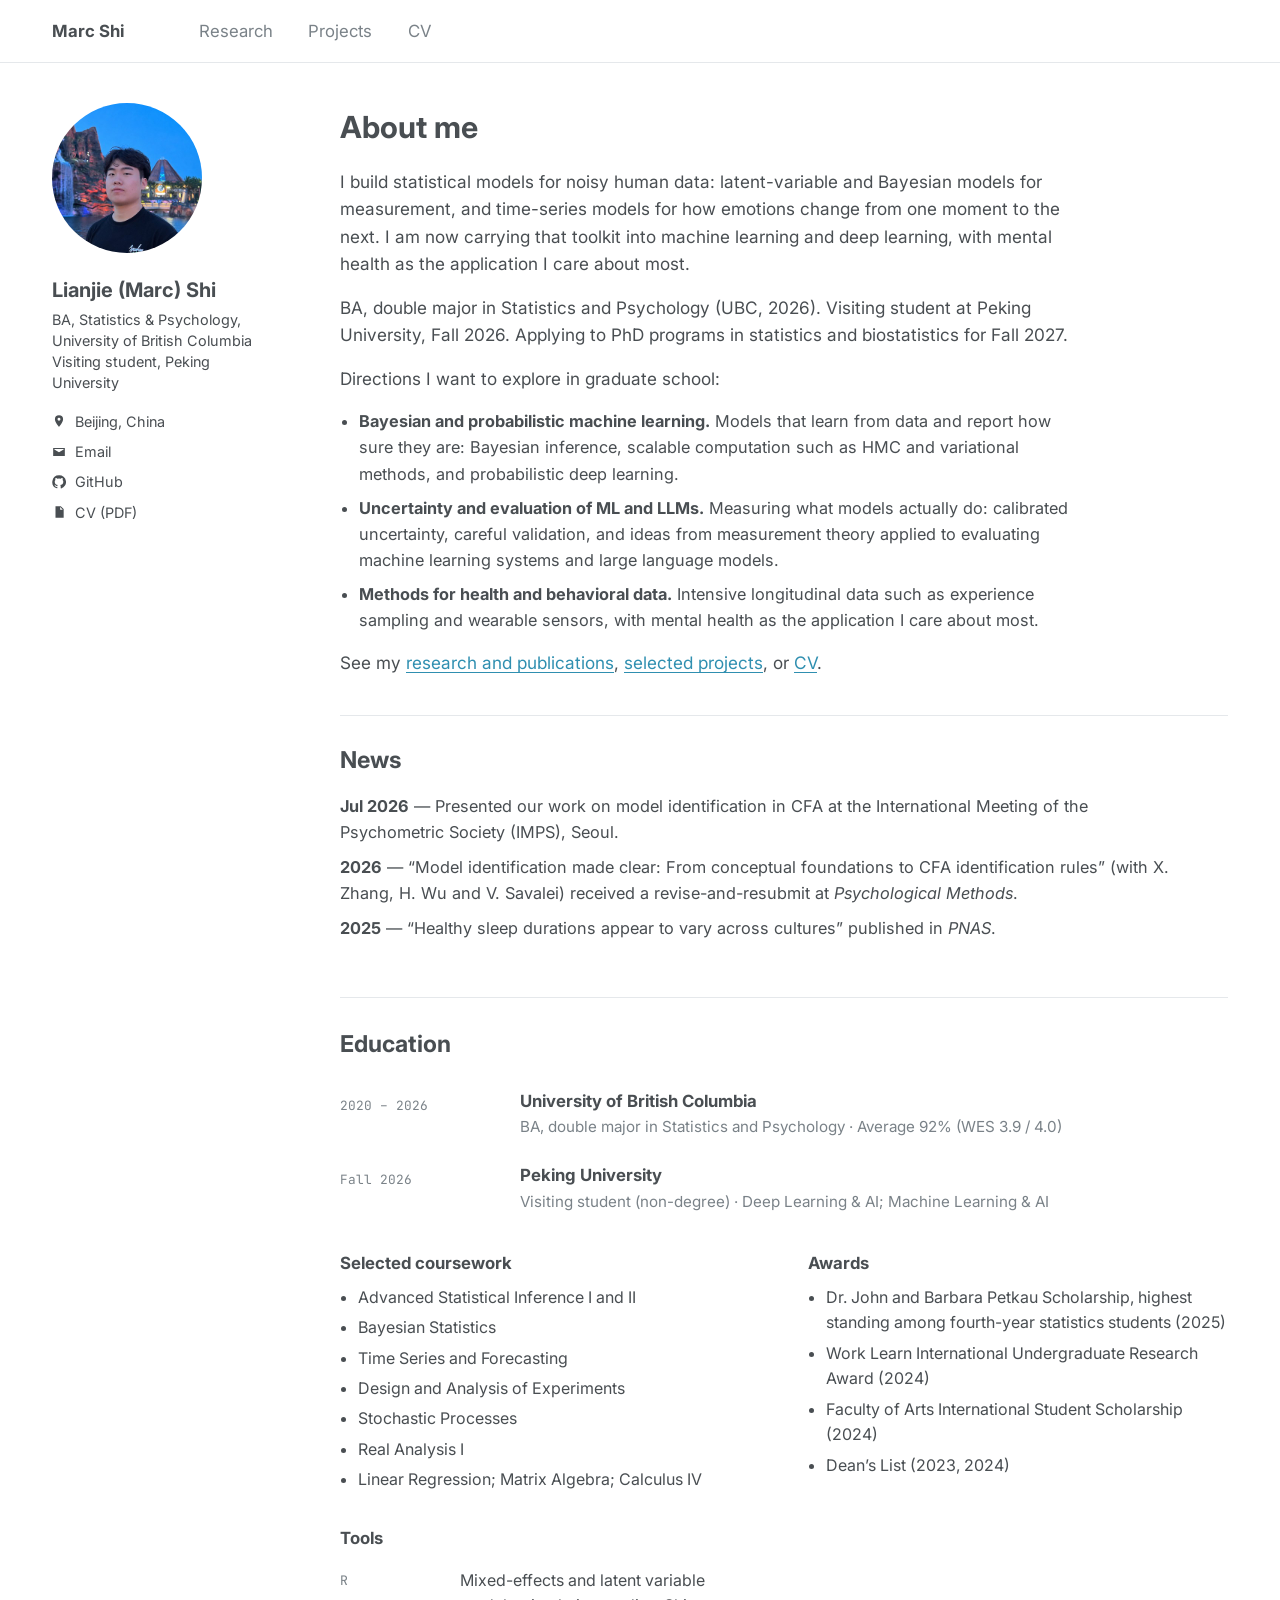
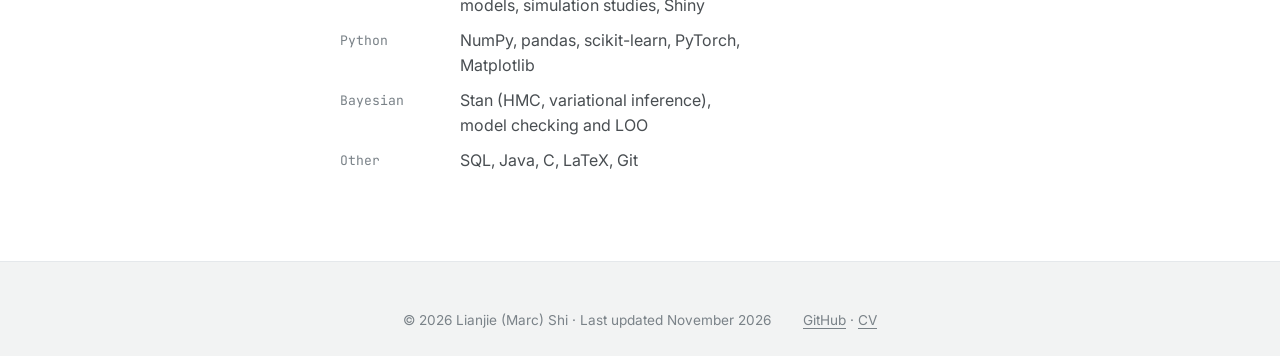
==== commit 5b4a3dbf: "Add profile photo to sidebar" ====
--- a/index.html
+++ b/index.html
@@ -9,7 +9,7 @@
 <header class="masthead"><div class="in"><a class="site" href="index.html">Marc Shi</a><nav aria-label="Pages"><a href="research.html">Research</a><a href="projects.html">Projects</a><a href="Shi_Lianjie_CV.pdf">CV</a></nav></div></header>
 <div class="layout">
   <aside class="sidebar" aria-label="About Marc">
-      <div class="avatar" aria-hidden="true">LS</div>
+      <img class="avatar-img" src="images/profile.jpg" alt="Lianjie (Marc) Shi">
       <p class="name">Lianjie (Marc) Shi</p>
       <p class="role">BA, Statistics &amp; Psychology, University of British Columbia<br>Visiting student, Peking University</p>
       <ul>
